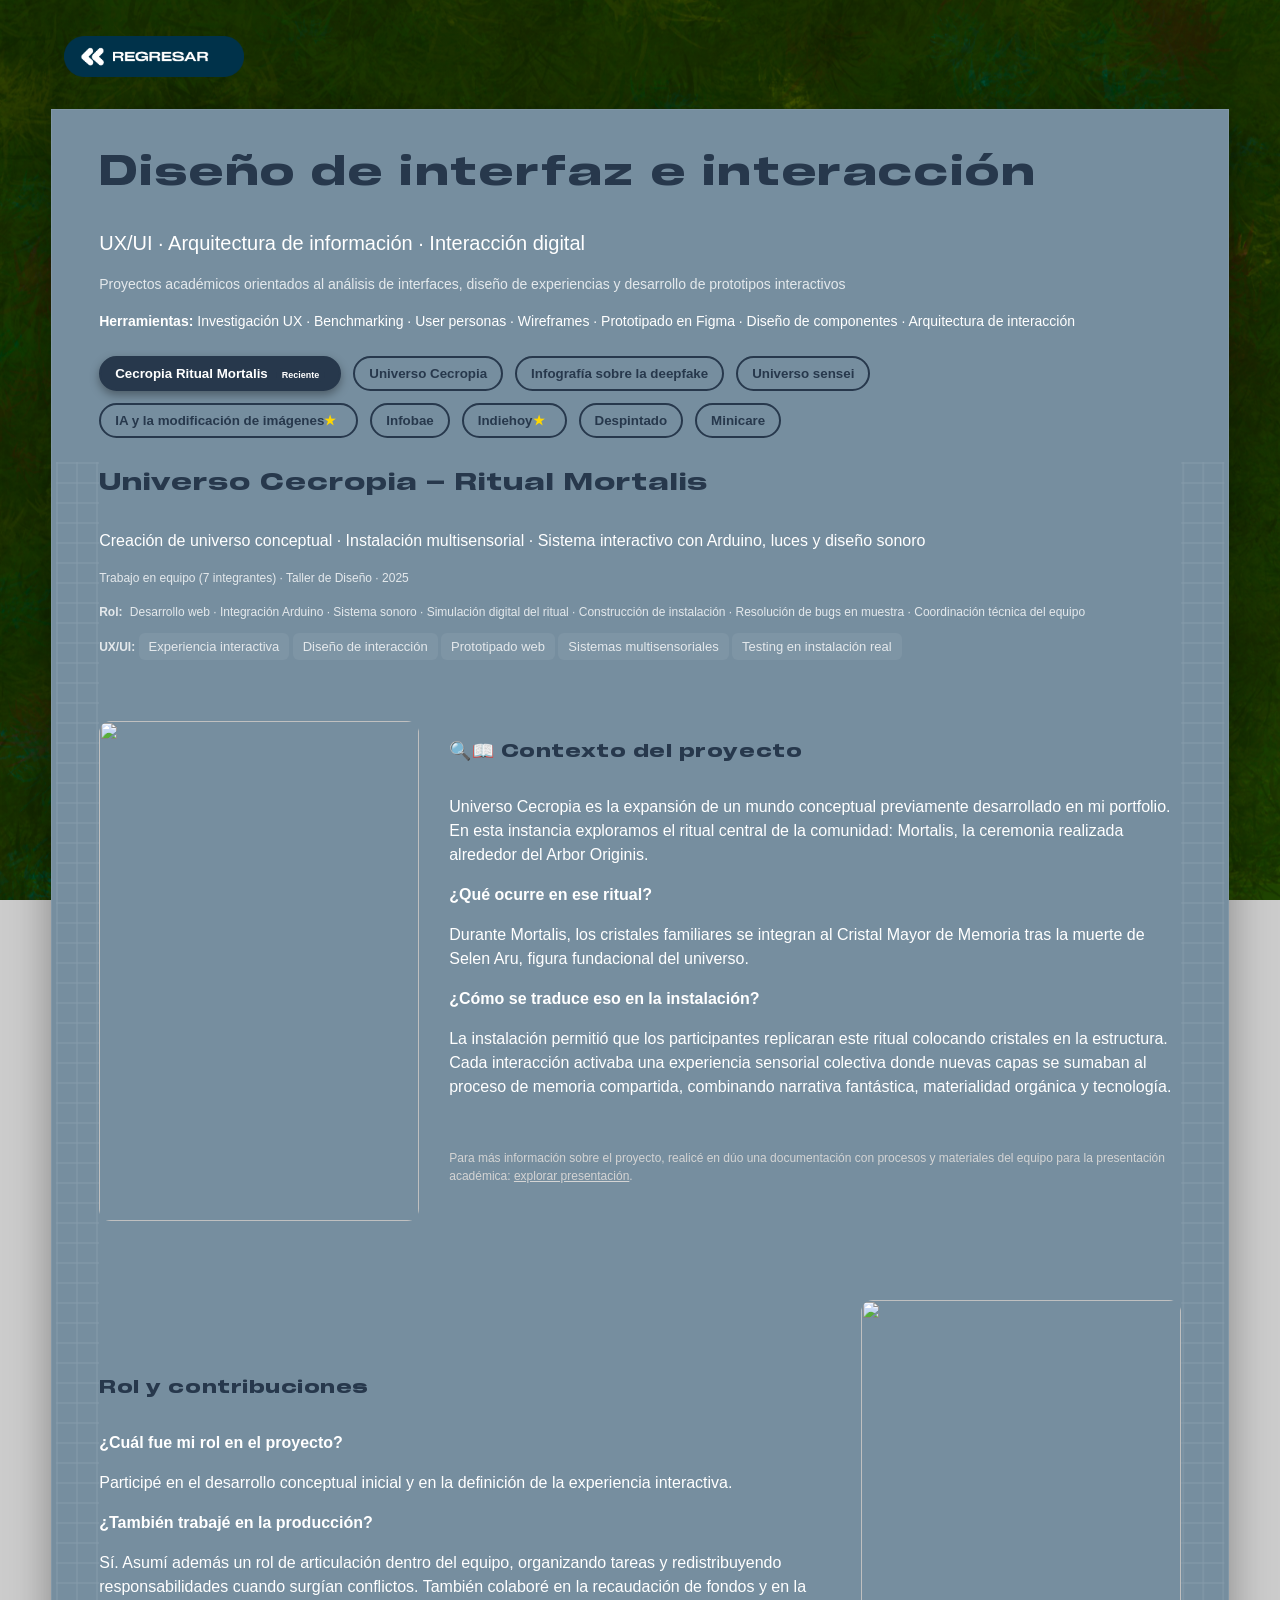
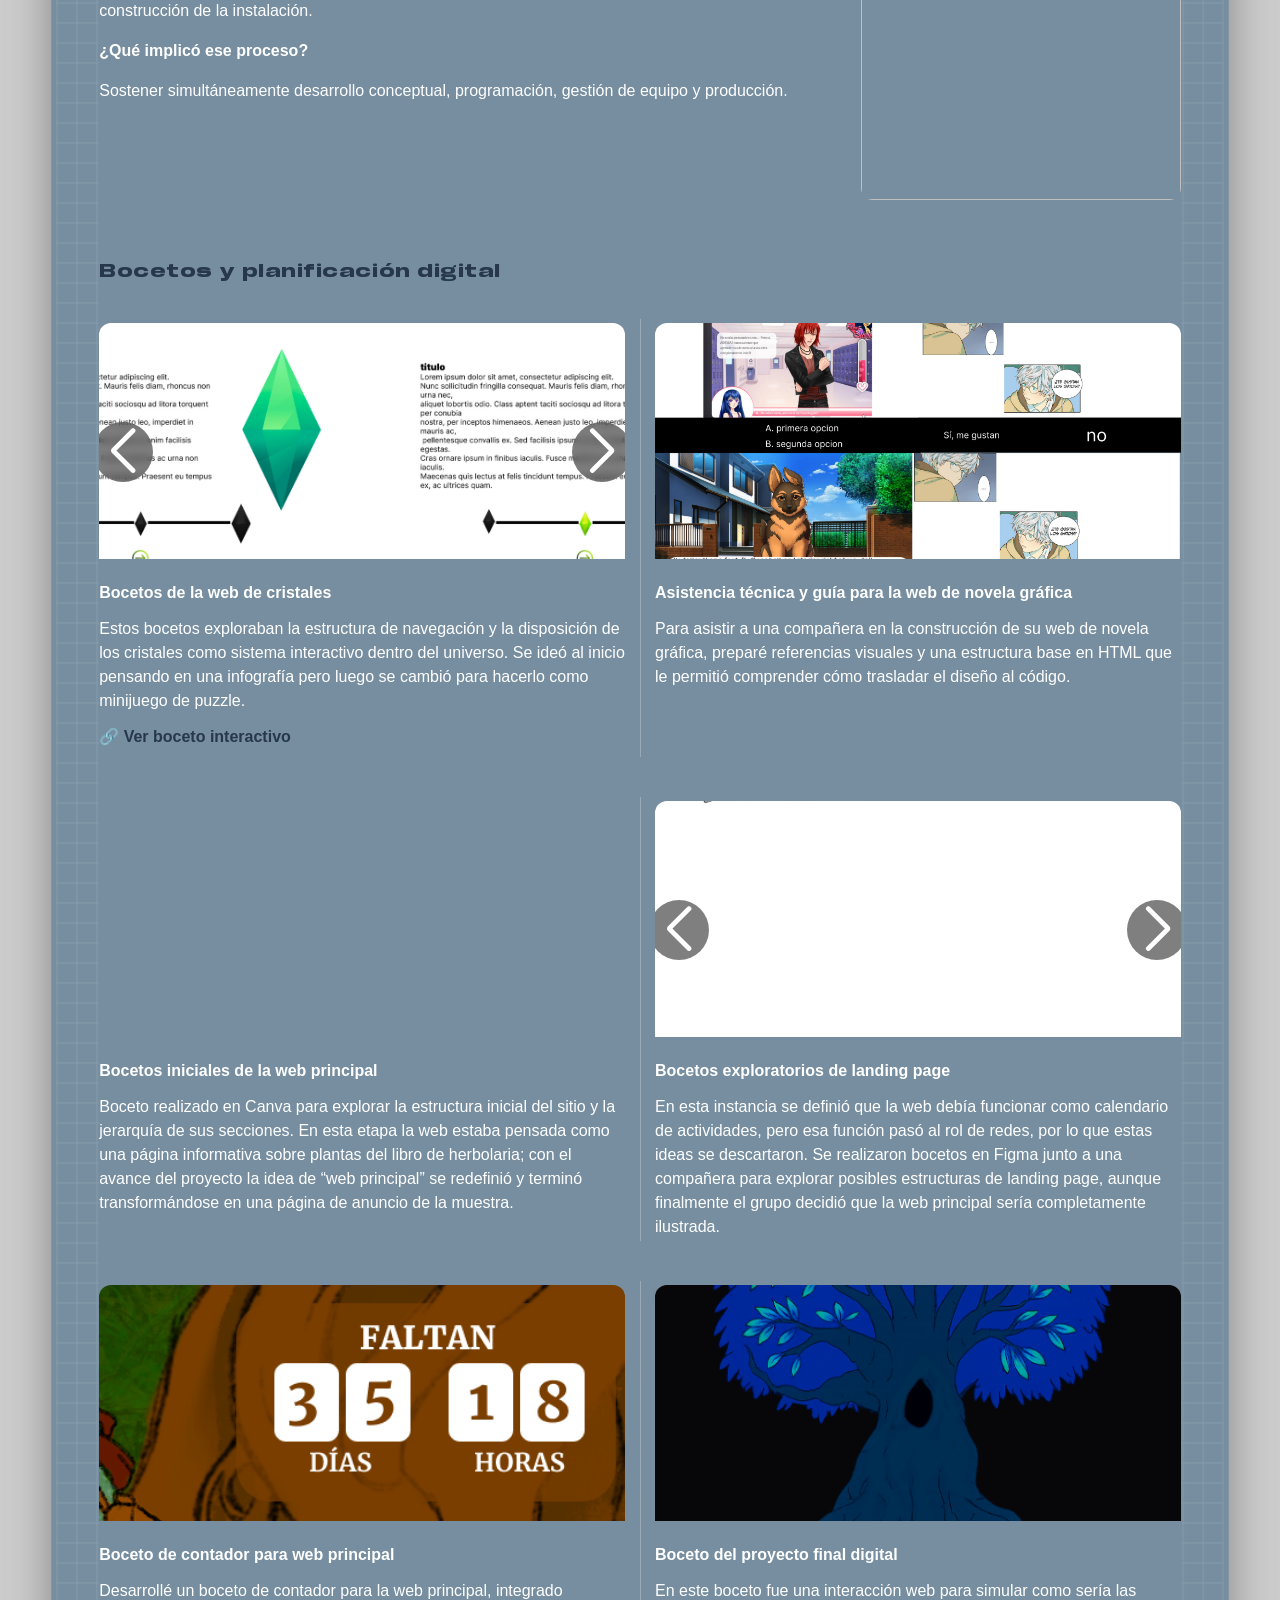
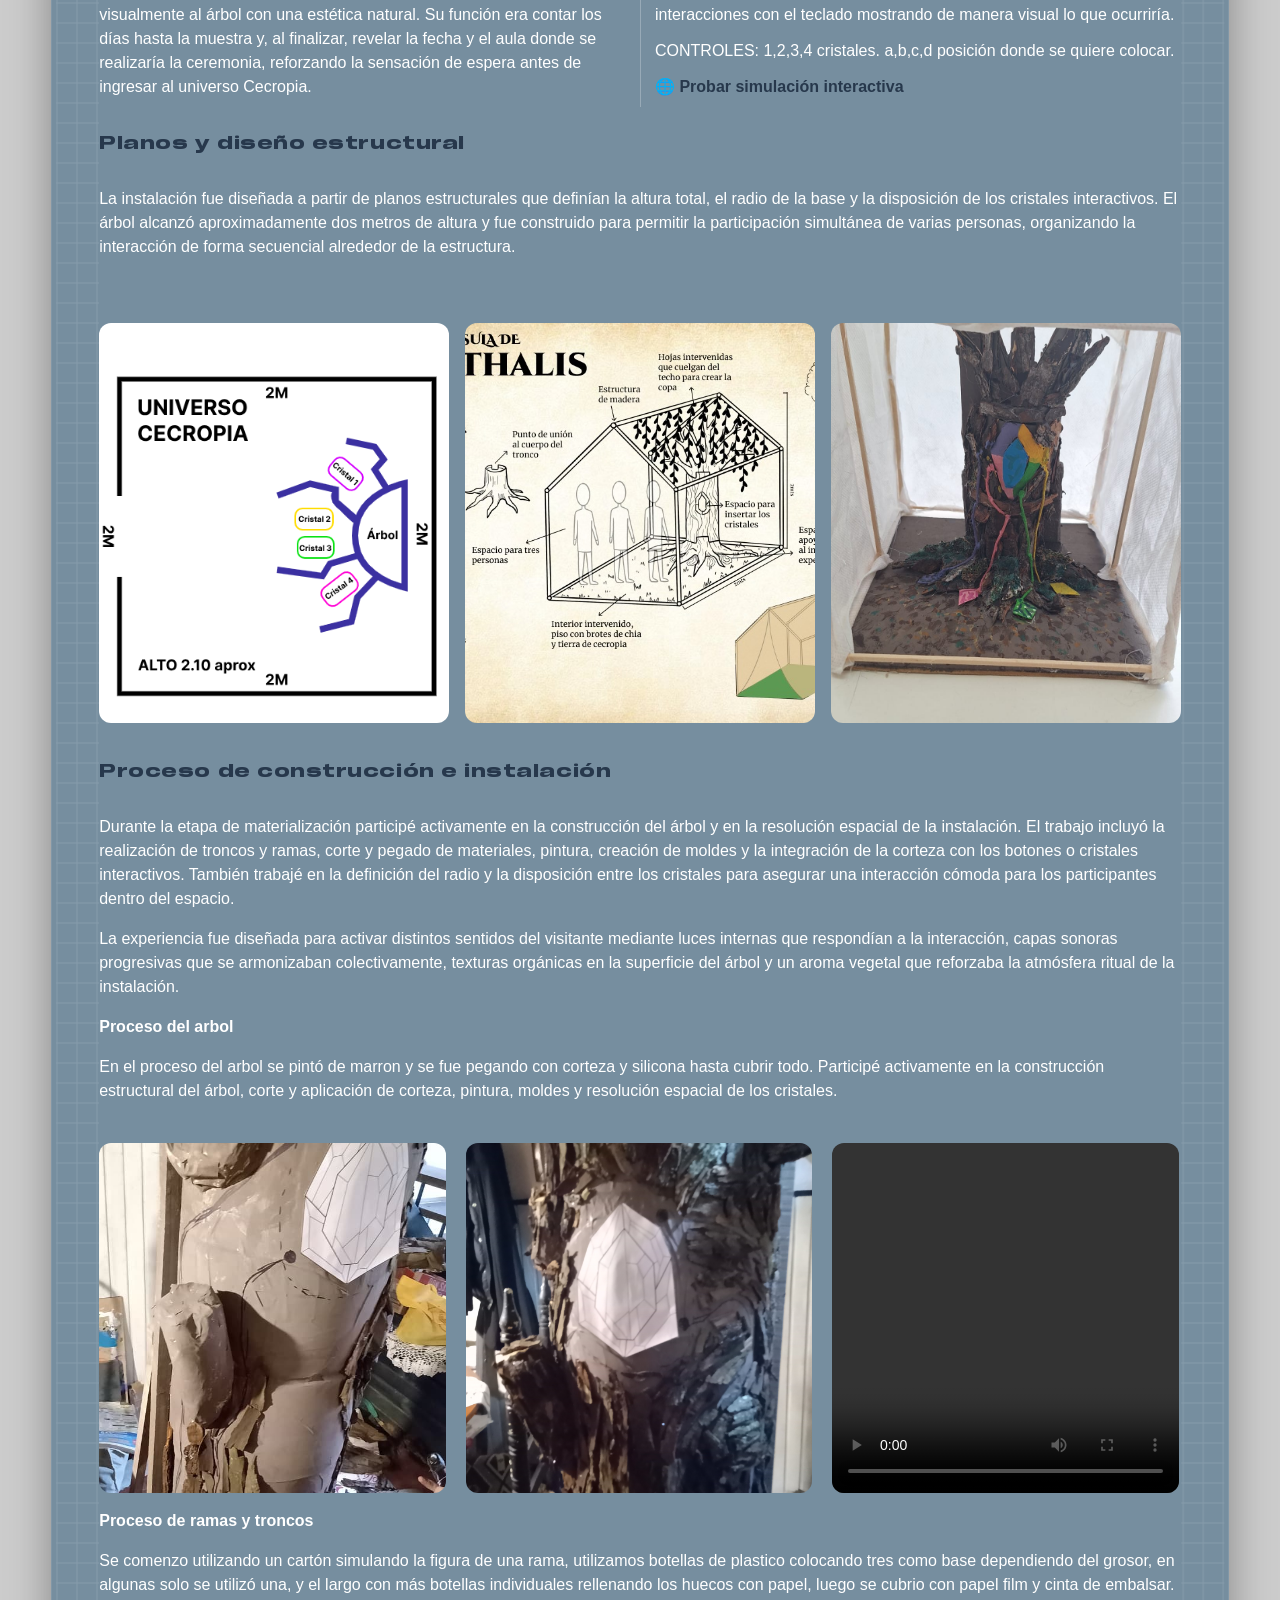
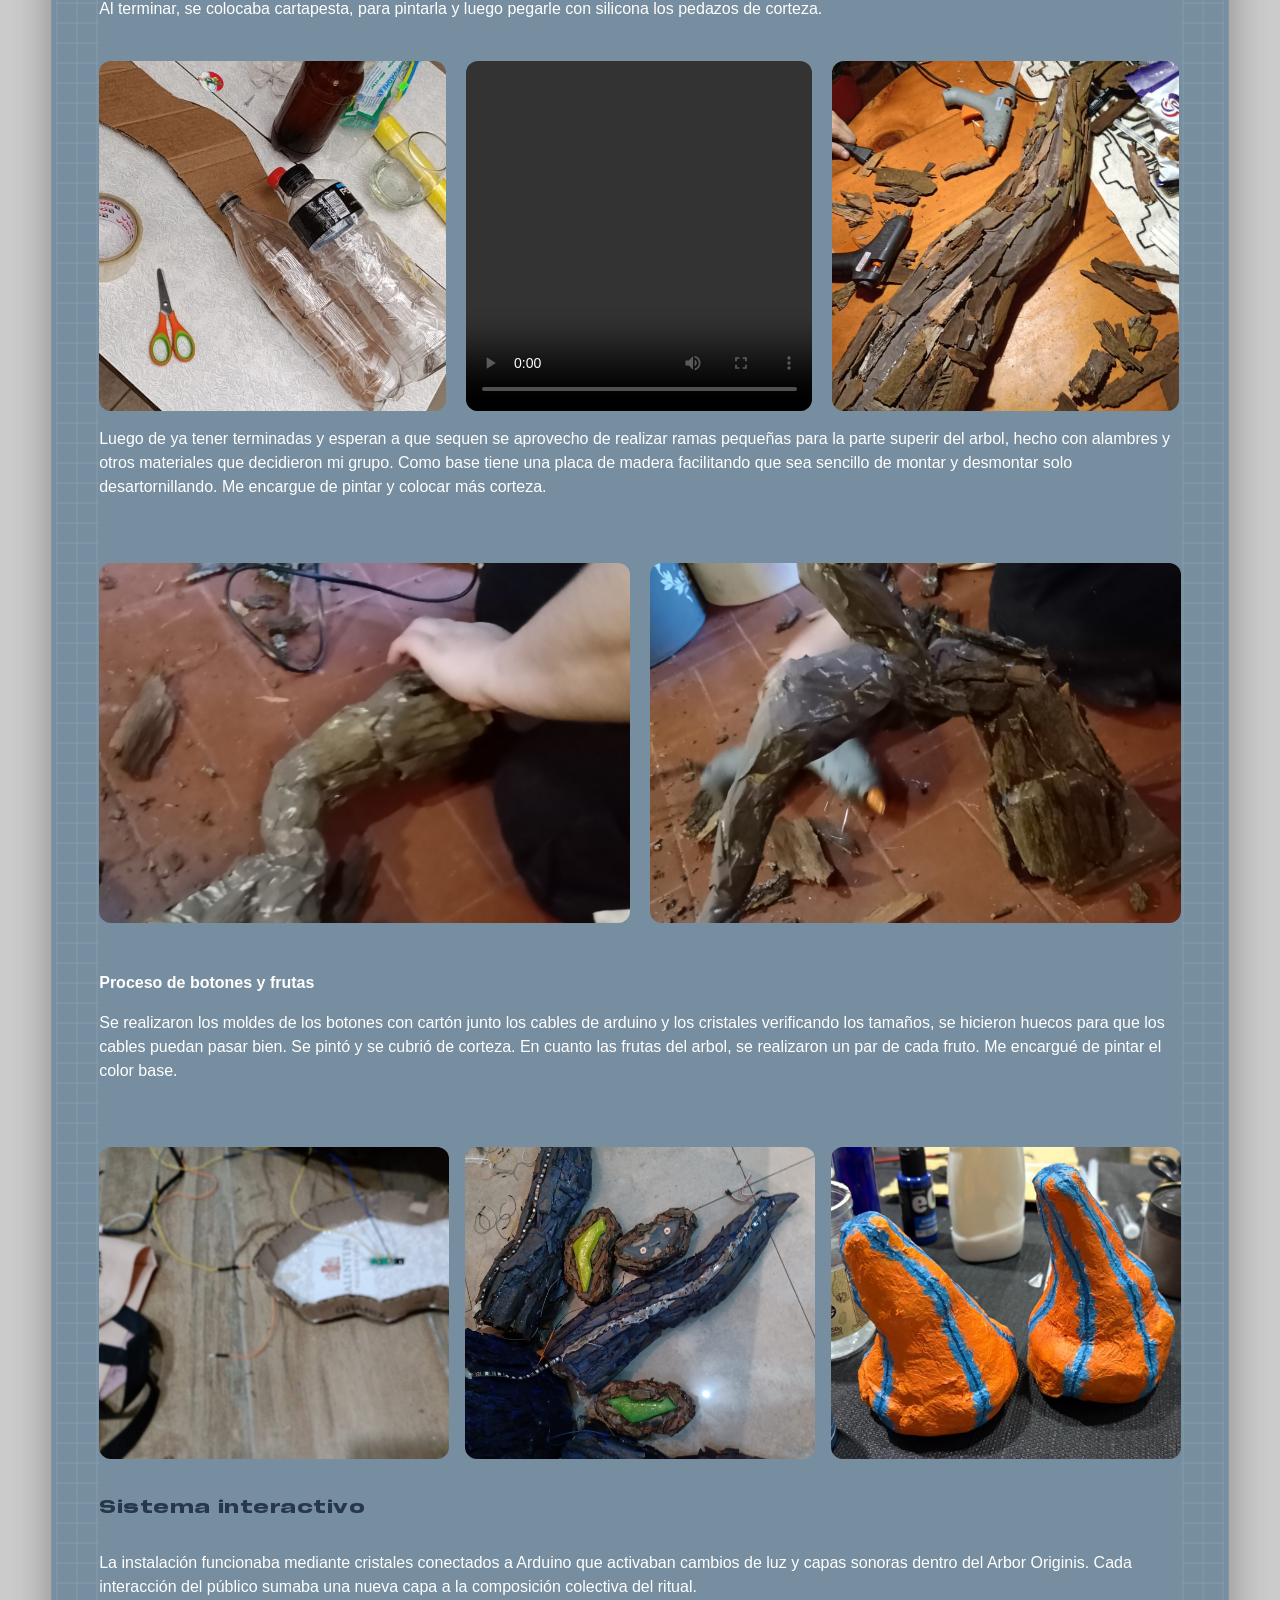
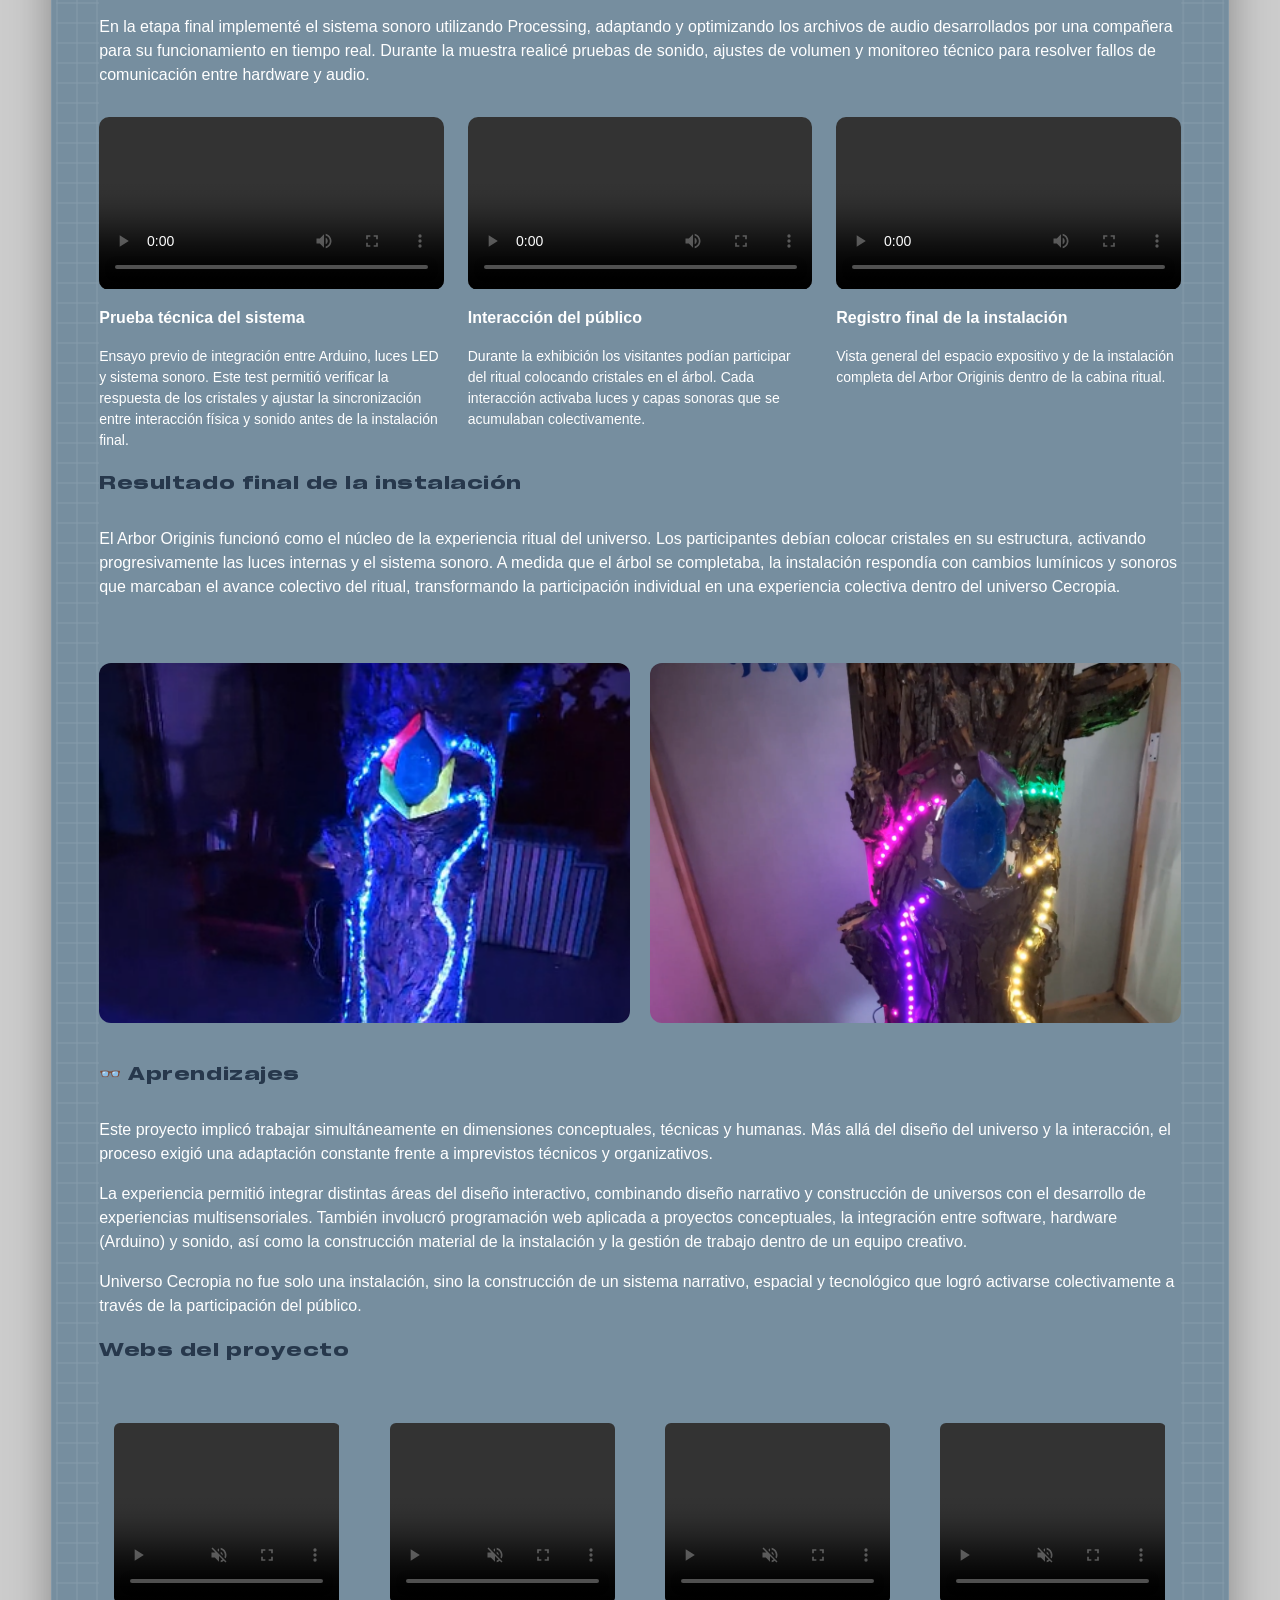
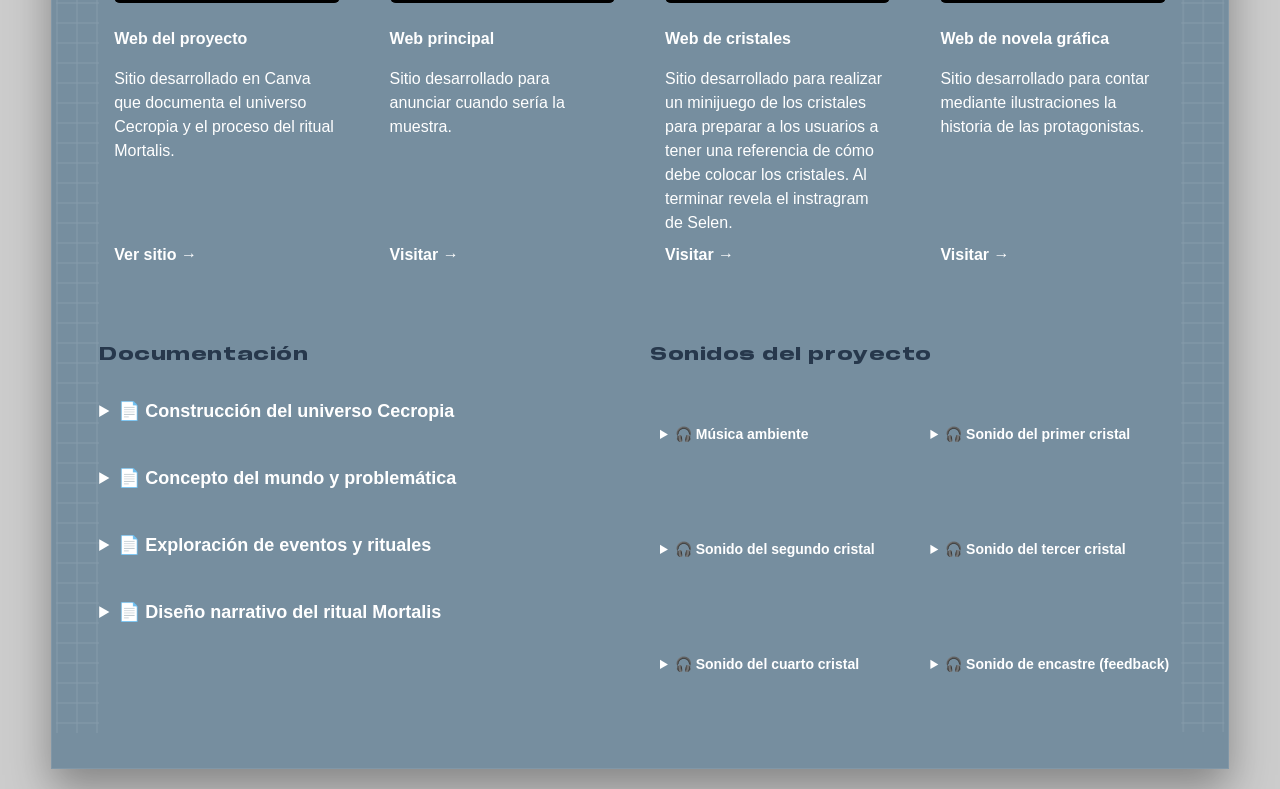
==== index.html @ 1b84fe7b "Add files via upload" ====
<!DOCTYPE html>
<html lang="es">

<head>
  <meta charset="UTF-8">
  <meta name="viewport" content="width=device-width, initial-scale=1.0">
  <title>Diseño de interfaz e interacción – Proyectos</title>
  <link rel="stylesheet" href="../css/interfaz-interaccion.css">
  <script type="module" src="https://unpkg.com/@google/model-viewer/dist/model-viewer.min.js"></script>
  <link rel="stylesheet" href="https://cdn.jsdelivr.net/npm/swiper@11/swiper-bundle.min.css" />

</head>

<body>


  <a class="back" id="regresar" href="https://ramirojuarezgiacomo.github.io/ux-ui-2026"
    aria-label="Volver al portfolio">
    <img class="back-icon" src="../img/regresar.png" alt="Volver al portfolio">
  </a>



  <main class="project-content">

    <div class="panel-stage">

      <div class="robot-container" id="robot">

        <!-- ROBOT INICIO -->
        <img src="../img/robot/robotsinmanitos.png" class="layer base">

        <!-- ANIMACIÓN SALUDO -->
        <img src="../img/robot/manitosaluda00.png" class="layer saludo" id="saludo">

        <img src="../img/robot/manitoabajo.png" class="hand-front" id="handFront">

        <!-- ESTADO CLICK (OCULTO) -->
        <img src="../img/robot/robotojosfelices.png" class="layer happy" id="robotHappy">

        <img src="../img/robot/manitosaluda00.png" class="layer handUp" id="handUp">

        <img src="../img/robot/manoarribaizq.png" class="layer handUpLeft" id="handUpLeft">

        <!-- CAJA TEXTO -->
        <div class="robot-message" id="robotMessage">
          ¿Seguís acá? Me agrada.
          Todavía quedan cosas por descubrir.
        </div>

      </div>

      <!-- HEADER -->
      <div class="content-panel">
        <header class="project-header">
          <h1>Diseño de interfaz e interacción</h1>
          <p class="subtitle">
            UX/UI · Arquitectura de información · Interacción digital
          </p>

          <p class="meta">
            Proyectos académicos orientados al análisis de interfaces,
            diseño de experiencias y desarrollo de prototipos interactivos
          </p>

          <p class="role">
            <strong>Herramientas:</strong> Investigación UX · Benchmarking ·
            User personas · Wireframes · Prototipado en Figma ·
            Diseño de componentes · Arquitectura de interacción
          </p>

          <!-- TABS -->
          <div class="tabs">
            <button class="tab-btn reciente active" onclick="openTab('tp0')">Cecropia Ritual Mortalis</button>
            <button class="tab-btn" onclick="openTab('tp1')">Universo Cecropia</button>

            <button class="tab-btn" onclick="openTab('tp2')">Infografía sobre la deepfake</button>
            <button class="tab-btn" onclick="openTab('tp3')">Universo sensei</button>

            <button class="tab-btn favorito" onclick="openTab('tp4')">IA y la modificación de imágenes</button>
            <button class="tab-btn" onclick="openTab('tp5')">Infobae</button>

            <button class="tab-btn favorito" onclick="openTab('tp6')">Indiehoy</button>
            <button class="tab-btn" onclick="openTab('tp7')">Despintado</button>
            <button class="tab-btn" onclick="openTab('tp8')">Minicare</button>
          </div>
        </header>

        <!-- TP0 mortalis -->
        <section id="tp0" class="tab-content">
          <div class="text-block">

            <div class="project-info">
              <h2>Universo Cecropia – Ritual Mortalis</h2>

              <p class="subtitle">
                Creación de universo conceptual · Instalación multisensorial ·
                Sistema interactivo con Arduino, luces y diseño sonoro
              </p>

              <p class="meta">
                Trabajo en equipo (7 integrantes) · Taller de Diseño · 2025
              </p>

              <p class="meta role-meta">
                <strong>Rol:</strong>
                Desarrollo web · Integración Arduino · Sistema sonoro ·
                Simulación digital del ritual · Construcción de instalación · Resolución de bugs en muestra ·
                Coordinación técnica del equipo
              </p>

              <p class="meta meta-ux">
                <strong>UX/UI:</strong>
                <i>Experiencia interactiva</i>
                <i>Diseño de interacción</i>
                <i>Prototipado web</i>
                <i>Sistemas multisensoriales</i>
                <i>Testing en instalación real</i>
              </p>
            </div>

            <div class="bloque-boceto">

              <img src="../img/mortalis/portada.png" class="media-boceto zoomable"
                style="height:500px; width:100%; max-height:none; max-width:none;">
              <div class="texto-intro">
                <h3>🔍📖 Contexto del proyecto</h3>
                <p>
                  Universo Cecropia es la expansión de un mundo conceptual previamente desarrollado en mi portfolio.
                  En esta instancia exploramos el ritual central de la comunidad: Mortalis, la ceremonia realizada
                  alrededor del Arbor Originis.</p>

                <p><b>¿Qué ocurre en ese ritual?</b></p>
                <p>Durante Mortalis, los cristales familiares se integran al Cristal Mayor de Memoria tras la muerte
                  de Selen Aru, figura fundacional del universo.</p>

                <p><b>¿Cómo se traduce eso en la instalación?</b></p>
                <p>La instalación permitió que los participantes replicaran este ritual colocando cristales en la
                  estructura. Cada interacción activaba una experiencia sensorial colectiva donde nuevas capas se
                  sumaban al proceso de memoria compartida, combinando narrativa fantástica, materialidad orgánica y
                  tecnología.
                </p>
                <br>
                <p style="font-size: 12px; color:#d4d4d4">
                  Para más información sobre el proyecto, realicé en dúo una documentación con procesos y materiales
                  del equipo para la presentación académica:
                  <a href="https://ramirojuarezgiacomo.my.canva.site/mortalis" target="_blank"
                    style="font-size: 12px; color:#d4d4d4">explorar
                    presentación</a>.
                </p>

              </div>

            </div>


            <div class="bloque-boceto">

              <div class="texto-intro">
                <h3>Rol y contribuciones</h3>
                <p><b>¿Cuál fue mi rol en el proyecto?</b></p>
                <p>
                  Participé en el desarrollo conceptual inicial y en la definición de la experiencia interactiva.
                </p>

                <p><b>¿También trabajé en la producción?</b></p>
                <p>
                  Sí. Asumí además un rol de articulación dentro del equipo, organizando tareas y redistribuyendo
                  responsabilidades cuando surgían conflictos. También colaboré en la recaudación de fondos y en la
                  construcción de la instalación.
                </p>

                <p><b>¿Qué implicó ese proceso?</b></p>
                <p>
                  Sostener simultáneamente desarrollo conceptual, programación, gestión de equipo y producción.
                </p>

              </div>

              <img src="../img/mortalis/portada2.png" class="media-boceto"
                style="height:500px; width:100%; max-height:none; max-width:none;">

            </div>




            <h3>Bocetos y planificación digital</h3>

            <div class="fila-cards">
              <!-- CARD 1 -->
              <div class="card-boceto">
                <div class="media-container mortalis-fix">

                  <!-- CARRUSEL -->
                  <div class="swiper mortalis-slider slider-cristal">
                    <div class="swiper-wrapper">

                      <div class="swiper-slide mortalis-slide">
                        <img src="../img/mortalis/bocetowebcristal.png">
                      </div>

                      <div class="swiper-slide mortalis-slide">
                        <img src="../img/mortalis/bocetowebcristal2.png">
                      </div>
                    </div>

                    <!-- botones -->
                    <div class="swiper-button-next"></div>
                    <div class="swiper-button-prev"></div>

                    <!-- puntitos -->
                    <div class="swiper-pagination"></div>
                  </div>
                </div>

                <p><b>Bocetos de la web de cristales</b></p>

                <p>
                  Estos bocetos exploraban la estructura de navegación y la disposición
                  de los cristales como sistema interactivo dentro del universo. Se ideó al inicio pensando
                  en una infografía pero luego se cambió para hacerlo como minijuego de puzzle.
                </p>

                <a href="https://www.figma.com/proto/vuSgsww1yGUpCg5CNgpOXr/taller-3-soportes-webs?node-id=1-2&t=F3peU6ZIBk1Xq5R4-1&scaling=min-zoom&content-scaling=fixed&page-id=0%3A1"
                  target="_blank" class="figma-link">
                  🔗 Ver boceto interactivo
                </a>

              </div>


              <!-- CARD 2 -->
              <div class="card-boceto">
                <div class="media-container">
                  <img src="../img/mortalis/referencias.png" alt="Referencias visuales" class="media-boceto">
                </div>
                <p><b>Asistencia técnica y guía para la web de novela gráfica</b></p>
                <p>
                  Para asistir a una compañera en la construcción de su web de novela gráfica,
                  preparé referencias visuales y una estructura base en HTML que le permitió
                  comprender cómo trasladar el diseño al código.
                </p>
              </div>
            </div>

            <div class="fila-cards">
              <!-- CARD 3 -->
              <div class="card-boceto">
                <div class="media-container">
                  <iframe src="../docs/projects/mortalis/bocetowebprincipal.pdf" class="media-boceto">
                  </iframe>
                </div>
                <p><b>Bocetos iniciales de la web principal</b></p>
                <p>
                  Boceto realizado en Canva para explorar la estructura inicial del sitio y
                  la jerarquía de sus secciones. En esta etapa la web estaba pensada como una
                  página informativa sobre plantas del libro de herbolaria; con el avance del
                  proyecto la idea de “web principal” se redefinió y terminó transformándose
                  en una página de anuncio de la muestra.
                </p>
              </div>


              <div class="card-boceto">
                <!-- CARD 4 -->
                <div class="media-container">
                  <!-- CARRUSEL -->
                  <div class="swiper mortalis-slider slider-landing">
                    <div class="swiper-wrapper">

                      <div class="swiper-slide mortalis-slide">
                        <img src="../img/mortalis/bocetoweb00.jpeg">
                      </div>

                      <div class="swiper-slide mortalis-slide">
                        <img src="../img/mortalis/bocetoweb01.jpeg">
                      </div>

                      <div class="swiper-slide mortalis-slide">
                        <img src="../img/mortalis/bocetoweb02.jpeg">
                      </div>

                      <div class="swiper-slide mortalis-slide">
                        <img src="../img/mortalis/bocetoweb03.jpeg">
                      </div>


                      <div class="swiper-slide mortalis-slide">
                        <img src="../img/mortalis/bocetoweb04.jpeg">
                      </div>


                    </div>

                    <div class="swiper-button-next"></div>
                    <div class="swiper-button-prev"></div>
                    <div class="swiper-pagination"></div>
                  </div>

                </div>

                <p><b>Bocetos exploratorios de landing page</b></p>

                <p>
                  En esta instancia se definió que la web debía funcionar como calendario de actividades, pero esa
                  función pasó al rol de redes, por lo que estas ideas se descartaron. Se realizaron bocetos en Figma
                  junto a una compañera para explorar posibles estructuras de landing page, aunque finalmente el grupo
                  decidió que la web principal sería completamente ilustrada.
                </p>


              </div>
            </div>

            <div class="fila-cards">
              <!-- CARD 5 -->

              <div class="card-boceto">

                <div class="media-container">
                  <img src="../img/mortalis/bocetocontador.png" alt="Propuesta contador" class="media-boceto">
                </div>
                <p><b>Boceto de contador para web principal</b></p>
                <p>
                  Desarrollé un boceto de contador para la web principal, integrado visualmente al árbol con una
                  estética natural. Su función era contar los días hasta la muestra y, al finalizar, revelar la fecha
                  y el aula donde se realizaría la ceremonia, reforzando la sensación de espera antes de ingresar al
                  universo Cecropia.
                </p>
              </div>

              <div class="card-boceto">
                <div class="media-container">
                  <img src="../img/mortalis/demoprograma.PNG" alt="Propuesta contador" class="media-boceto">
                </div>
                <p><b>Boceto del proyecto final digital</b></p>
                <p>En este boceto fue una interacción web para simular como sería las interacciones con el teclado
                  mostrando
                  de manera visual lo que ocurriría.
                </p>

                <p>CONTROLES: 1,2,3,4 cristales. a,b,c,d posición donde se quiere colocar.</p>

                <a href="https://teisun01.github.io/versiones-anteriores/web20/index.html" target="_blank"
                  class="figma-link">
                  🌐 Probar simulación interactiva
                </a>

              </div>

            </div>


            <h3>Planos y diseño estructural</h3>
            <p>
              La instalación fue diseñada a partir de planos estructurales que definían la
              altura total, el radio de la base y la disposición de los cristales interactivos.
              El árbol alcanzó aproximadamente dos metros de altura y fue construido para
              permitir la participación simultánea de varias personas, organizando la
              interacción de forma secuencial alrededor de la estructura.
            </p>
            <div style="display: flex; gap: 16px; margin-top: 40px; flex-wrap: wrap;">

              <img src="../img/mortalis/plano-planta.PNG" alt="Plano en planta"
                style="flex: 1; min-width: 250px; max-height: 400px; object-fit: cover;">

              <img src="../img/mortalis/plano-explicativo.jpeg" alt="Plano explicativo"
                style="flex: 1; min-width: 250px; max-height: 400px; object-fit: cover;">

              <img src="../img/mortalis/maqueta.jpeg" alt="Maqueta pequeña"
                style="flex: 1; min-width: 250px; max-height: 400px; object-fit: cover;">

            </div>

            <h3>Proceso de construcción e instalación</h3>
            <p>
              Durante la etapa de materialización participé activamente en la construcción del árbol y en la
              resolución
              espacial de la instalación. El trabajo incluyó la realización de troncos y ramas, corte y pegado de
              materiales, pintura, creación de moldes y la integración de la corteza con los botones o cristales
              interactivos. También trabajé en la definición del radio y la disposición entre los cristales para
              asegurar una interacción cómoda para los participantes dentro del espacio. </p>
            <p> La experiencia fue diseñada
              para activar distintos sentidos del visitante mediante luces internas que respondían a la interacción,
              capas sonoras progresivas que se armonizaban colectivamente, texturas orgánicas en la superficie del
              árbol
              y un aroma vegetal que reforzaba la atmósfera ritual de la instalación.
            </p>

            <p><b>Proceso del arbol</b></p>

            <p>En el proceso del arbol se pintó de marron y se fue pegando con corteza y silicona hasta cubrir todo.
              Participé activamente en la construcción estructural del árbol, corte y aplicación de
              corteza, pintura, moldes y resolución espacial de los cristales.
            </p>

            <div class="media-row">

              <img src="../img/mortalis/proceso/arbol/01.jpg" alt="Construcción de tronco" class="media-proceso">

              <img src="../img/mortalis/proceso/arbol/03.jpg" alt="Construcción de tronco" class="media-proceso">


              <video controls class="media-proceso">
                <source src="../img/mortalis/proceso/arbol/02.mp4" type="video/mp4">
              </video>


            </div>

            <p><b>Proceso de ramas y troncos</b></p>

            <p> Se comenzo utilizando un cartón simulando la figura de una rama, utilizamos botellas de plastico
              colocando tres como base dependiendo del grosor, en algunas solo se utilizó una, y el largo con más
              botellas individuales rellenando los huecos con papel, luego se cubrio con papel film y cinta de
              embalsar.
              Al terminar, se colocaba cartapesta, para pintarla y luego pegarle con silicona los pedazos de corteza.
            </p>


            <div class="media-row">

              <img src="../img/mortalis/proceso/troncos/00.jpg" class="media-proceso">

              <video controls class="media-proceso">
                <source src="../img/mortalis/proceso/troncos/01.mp4" type="video/mp4">
              </video>

              <img src="../img/mortalis/proceso/troncos/02.jpg" class="media-proceso">

            </div>

            <p>Luego de ya tener terminadas y esperan a que sequen se aprovecho de realizar ramas pequeñas para la
              parte
              superir del arbol, hecho con alambres y otros materiales que decidieron mi grupo.
              Como base tiene una placa de madera facilitando que sea sencillo de montar y desmontar solo
              desartornillando. Me encargue de pintar y colocar más corteza.</p>

            <div style="display: flex; gap: 20px; margin-top: 40px; flex-wrap: wrap;">

              <img src="../img/mortalis/proceso/ramasarriba/00.jpg" alt="Trabajo en ramas" alt="Instalación completa"
                style="flex: 1 1 calc(50% - 10px); max-width: calc(50% - 10px); height: auto; object-fit: cover; border-radius: 12px;">

              <img src="../img/mortalis/proceso/ramasarriba/01.jpg" alt="Trabajo en ramas"
                alt="Detalle del cristal central"
                style="flex: 1 1 calc(50% - 10px); max-width: calc(50% - 10px); height: auto; object-fit: cover; border-radius: 12px;">

            </div>



            <p><b>Proceso de botones y frutas</b></p>

            <p>Se realizaron los moldes de los botones con cartón junto los cables de arduino y los cristales
              verificando los tamaños, se hicieron huecos para que los cables puedan pasar bien. Se pintó y se cubrió
              de
              corteza. En cuanto las frutas del arbol, se realizaron un par de cada fruto. Me encargué de pintar el
              color base. </p>


            <div style="display: flex; gap: 16px; margin-top: 40px; flex-wrap: wrap;">

              <img src="../img/mortalis/proceso/botones/00.jpg" alt="Trabajo en ramas"
                style="flex: 1; min-width: 250px; max-height: 400px; object-fit: cover;">

              <img src="../img/mortalis/proceso/botones/01.jpg" alt="Trabajo en ramas"
                style="flex: 1; min-width: 250px; max-height: 400px; object-fit: cover;">

              <img src="../img/mortalis/proceso/fruta.jpg" alt="Trabajo en ramas"
                style="flex: 1; min-width: 250px; max-height: 400px; object-fit: cover;">

            </div>
            <h3>Sistema interactivo</h3>

            <p>
              La instalación funcionaba mediante cristales conectados a Arduino que activaban cambios de luz y capas
              sonoras dentro del Arbor Originis. Cada interacción del público sumaba una nueva capa a la composición
              colectiva del ritual.
            </p>

            <p>
              En la etapa final implementé el sistema sonoro utilizando Processing, adaptando y optimizando los
              archivos de audio desarrollados por una compañera para su funcionamiento en tiempo real. Durante la
              muestra realicé pruebas de sonido, ajustes de volumen y monitoreo técnico para resolver fallos de
              comunicación entre hardware y audio.
            </p>

            <!-- VIDEOS -->
            <div style="display:flex; gap:24px; margin-top:30px; flex-wrap:wrap;">
              <div style="flex:1; min-width:260px;">
                <video controls style="width:100%; max-height:250px; border-radius:10px; object-fit:cover;">
                  <source src="../videos/mortalis/pruebatecnica.mp4" type="video/mp4">
                </video>

                <p style="margin-top:10px;"><b>Prueba técnica del sistema</b></p>

                <p style="font-size:14px;">
                  Ensayo previo de integración entre Arduino, luces LED y sistema sonoro.
                  Este test permitió verificar la respuesta de los cristales y ajustar la
                  sincronización entre interacción física y sonido antes de la instalación final.
                </p>

              </div>


              <div style="flex:1; min-width:260px;">

                <video controls style="width:100%; max-height:250px; border-radius:10px; object-fit:cover;">
                  <source src="../videos/mortalis/publico.mp4" type="video/mp4">
                </video>

                <p style="margin-top:10px;"><b>Interacción del público</b></p>

                <p style="font-size:14px;">
                  Durante la exhibición los visitantes podían participar del ritual
                  colocando cristales en el árbol. Cada interacción activaba luces y
                  capas sonoras que se acumulaban colectivamente.
                </p>

              </div>


              <div style="flex:1; min-width:260px;">

                <video controls style="width:100%; max-height:250px; border-radius:10px; object-fit:cover;">
                  <source src="../videos/mortalis/finmuestra.mp4" type="video/mp4">
                </video>

                <p style="margin-top:10px;"><b>Registro final de la instalación</b></p>

                <p style="font-size:14px;">
                  Vista general del espacio expositivo y de la instalación completa
                  del Arbor Originis dentro de la cabina ritual.
                </p>

              </div>

            </div>

            <h3>Resultado final de la instalación</h3>
            <p>
              El Arbor Originis funcionó como el núcleo de la experiencia ritual del universo. Los participantes
              debían
              colocar cristales en su estructura, activando progresivamente las luces internas y el sistema sonoro. A
              medida que el árbol se completaba, la instalación respondía con cambios lumínicos y sonoros que marcaban
              el avance colectivo del ritual, transformando la participación individual en una experiencia colectiva
              dentro del universo Cecropia.
            </p>

            <div style="display: flex; gap: 20px; margin-top: 40px; flex-wrap: wrap;">

              <img src="../img/mortalis/arbolcompleto.png" alt="Instalación completa"
                style="flex: 1 1 calc(50% - 10px); max-width: calc(50% - 10px); height: auto; object-fit: cover; border-radius: 12px;">

              <img src="../img/mortalis/arbolcristal.png" alt="Detalle del cristal central"
                style="flex: 1 1 calc(50% - 10px); max-width: calc(50% - 10px); height: auto; object-fit: cover; border-radius: 12px;">

            </div>

            <h3>👓 Aprendizajes</h3>

            <p>
              Este proyecto implicó trabajar simultáneamente en dimensiones conceptuales, técnicas
              y humanas. Más allá del diseño del universo y la interacción, el proceso exigió una
              adaptación constante frente a imprevistos técnicos y organizativos.
            </p>

            <p>
              La experiencia permitió integrar distintas áreas del diseño interactivo, combinando
              diseño narrativo y construcción de universos con el desarrollo de experiencias
              multisensoriales. También involucró programación web aplicada a proyectos conceptuales,
              la integración entre software, hardware (Arduino) y sonido, así como la construcción
              material de la instalación y la gestión de trabajo dentro de un equipo creativo.
            </p>

            <p>
              Universo Cecropia no fue solo una instalación, sino la construcción de un sistema
              narrativo, espacial y tecnológico que logró activarse colectivamente a través de
              la participación del público.
            </p>

            <h3>Webs del proyecto</h3>

            <!-- WEBS -->
            <div class="web-grid">
              <div class="web-card">
                <video autoplay muted loop controls>
                  <source src="../img/mortalis/mortaliswebcanva.mp4" type="video/mp4">
                </video>
                <p><b>Web del proyecto</b></p>
                <p>
                  Sitio desarrollado en Canva que documenta el universo Cecropia
                  y el proceso del ritual Mortalis.
                </p>

                <a href="https://ramirojuarezgiacomo.my.canva.site/mortalis" target="_blank">
                  Ver sitio →
                </a>
              </div>

              <div class="web-card">
                <video autoplay muted loop controls>
                  <source src="../videos/mortalis/webprincipal.mp4" type="video/mp4">
                </video>
                <p><b>Web principal</b></p>

                <p>
                  Sitio desarrollado para anunciar cuando sería la muestra.
                </p>

                <a href="https://mortalisfda.github.io/0/">
                  Visitar →
                </a>
              </div>


              <div class="web-card">
                <video autoplay muted loop controls>
                  <source src="../videos/mortalis/webcristales.mp4" type="video/mp4">
                </video>
                <p> <b>Web de cristales</b></p>
                <p>
                  Sitio desarrollado para realizar un minijuego de los cristales para preparar a los usuarios
                  a tener una referencia de cómo debe colocar los cristales. Al terminar revela el instragram
                  de Selen.
                </p>
                <a href="https://mortalisfda.github.io/1/">
                  Visitar →
                </a>
              </div>


              <div class="web-card">
                <video autoplay muted loop controls>
                  <source src="../videos/mortalis/webnovela.mp4" type="video/mp4">
                </video>
                <p> <b>Web de novela gráfica</b></p>
                <p>
                  Sitio desarrollado para contar mediante ilustraciones la historia de las protagonistas.
                </p>

                <a href="https://mortalisfda.github.io/2/">
                  Visitar →
                </a>
              </div>

            </div>



            <!-- PDFS -->
            <div class="media-row media-row-2">
              <div class="media-item">
                <h3>Documentación</h3>
                <div class="pdfs">
                  <details>
                    <summary>📄 Construcción del universo Cecropia</summary>
                    <p class="pdf-subtitle">
                      Documento inicial donde se desarrolla el universo ficticio de Cecropia.
                      Se exploran las reglas del mundo, su relación con la naturaleza y el
                      sistema de salud basado en plantas medicinales.
                    </p> <a href="../docs/projects/mortalis/construccion-universo.pdf" target="_blank">
                      Abrir PDF →
                    </a>
                    <iframe src="../docs/projects/mortalis/construccion-universo.pdf"></iframe>

                  </details>

                  <details>
                    <summary>📄 Concepto del mundo y problemática</summary>
                    <p class="pdf-subtitle">Investigación conceptual que plantea el origen del universo: una sociedad
                      que,
                      tras depender
                      excesivamente de la inteligencia artificial, vuelve a la medicina natural y al trabajo comunitario
                      para recuperar su salud y sus vínculos sociales.</p>
                    <a href="../docs/projects/mortalis/concepto-problematica.pdf" target="_blank">
                      Abrir PDF →
                    </a>
                    <iframe src="../docs/projects/mortalis/concepto-problematica.pdf"></iframe>
                  </details>

                  <details>
                    <summary>📄 Exploración de eventos y rituales</summary>
                    <p class="pdf-subtitle">
                      Documento de ideación donde se exploran distintos eventos dentro del universo Cecropia, como
                      rutinas diarias, cosechas y ceremonias comunitarias. Estas escenas ayudan a construir la cultura y
                      las prácticas de la sociedad. </p>
                    <a href="../docs/projects/mortalis/ideas-ritual.pdf" target="_blank">
                      Abrir PDF →
                    </a>
                    <iframe src="../docs/projects/mortalis/ideas-ritual.pdf"></iframe>
                  </details>

                  <details>
                    <summary>📄 Diseño narrativo del ritual Mortalis</summary>
                    <p class="pdf-subtitle">
                      Desarrollo del ritual central del proyecto. Se describe la ceremonia en honor a Selen Aru, los
                      vínculos entre los participantes y los elementos simbólicos que construyen la experiencia
                      multisensorial alrededor del Gran Árbol.</p>
                    <a href="../docs/projects/mortalis/narracion-ritual.pdf" target="_blank">
                      Abrir PDF →
                    </a>
                    <iframe src="../docs/projects/mortalis/narracion-ritual.pdf"></iframe>
                  </details>
                </div>
              </div>


              <!-- SONIDOS -->
              <div class="media-item">

                <h3>Sonidos del proyecto</h3>

                <div class="audio-grid">

                  <details>
                    <summary>🎧 Música ambiente</summary>
                    <audio controls preload="none">
                      <source src="../audio/mortalis/ambiente.wav" type="audio/wav">
                    </audio>
                    <a href="../audio/mortalis/ambiente.wav" target="_blank">
                      Abrir en una ventana →
                    </a>
                  </details>

                  <details>
                    <summary>🎧 Sonido del primer cristal</summary>
                    <audio controls preload="none">
                      <source src="../audio/mortalis/cristal1bis.wav" type="audio/wav">
                    </audio>
                    <a href="../audio/mortalis/cristal1bis.wav" target="_blank">
                      Abrir en una ventana →
                    </a>
                  </details>

                  <details>
                    <summary>🎧 Sonido del segundo cristal</summary>
                    <audio controls preload="none">
                      <source src="../audio/mortalis/cristal2bis.wav" type="audio/wav">
                    </audio>
                    <a href="../audio/mortalis/cristal2bis.wav" target="_blank">
                      Abrir en una ventana →
                    </a>
                  </details>

                  <details>
                    <summary>🎧 Sonido del tercer cristal</summary>
                    <audio controls preload="none">
                      <source src="../audio/mortalis/cristal3bis.wav" type="audio/wav">
                    </audio>
                    <a href="../audio/mortalis/cristal3bis.wav" target="_blank">
                      Abrir en una ventana →
                    </a>
                  </details>

                  <details>
                    <summary>🎧 Sonido del cuarto cristal</summary>
                    <audio controls preload="none">
                      <source src="../audio/mortalis/cristal4bis.wav" type="audio/wav">
                    </audio>
                    <a href="../audio/mortalis/cristal4bis.wav" target="_blank">
                      Abrir en una ventana →
                    </a>
                  </details>

                  <details>
                    <summary>🎧 Sonido de encastre (feedback)</summary>
                    <audio controls preload="none">
                      <source src="../audio/mortalis/sonido1inicio.wav" type="audio/wav">
                    </audio>
                    <a href="../audio/mortalis/sonido1inicio.wav" target="_blank">
                      Abrir en una ventana →
                    </a>
                  </details>

                </div>

              </div>

            </div>



          </div>
        </section>

        <!-- TP1 cecropia -->
        <section id="tp1" class="tab-content">
          <div class="text-block">
            <div class="project-info">
              <h2>Universo Cecropia</h2>

              <p class="subtitle">
                Creación de universo conceptual · Instalación multisensorial ·
                Dispositivo interactivo con Arduino
              </p>

              <p class="meta">
                Trabajo en equipo (7 integrantes) · Taller de Diseño · 2025
              </p>

              <p class="meta role-meta">
                <strong>Rol:</strong> Desarrollo de materialidad · Investigación conceptual ·
                Apoyo en programación y experiencia interactiva · Búsqueda de identidad
                arquitectónica y sensorial · Aporte estratégico en construcción del universo
              </p>

              <p class="meta meta-ux">
                <strong>UX/UI:</strong>
                <i>Diseño de interacción física</i>
                <i>Experiencia multisensorial</i>
                <i>Mapeo de flujo de usuario</i>
                <i>Prototipado de experiencia</i>
                <i>Observación de usuarios en instalación real</i>
              </p>
            </div>

            <div class="bloque-boceto-cecropia">
              <img src="../img/cecropia/generalmuestra.jpg" class="media-boceto-cecropia">

              <div class="texto-intro">
                <h3>🔍📖 Sobre el proyecto</h3>

                <p>
                  Cecropia es un universo futurista que nace a partir de una crisis sanitaria y social: la dependencia
                  excesiva de la tecnología y la pérdida de conexión con la naturaleza.
                  <br>
                  En este mundo, la medicina tradicional deja de ser efectiva debido a la resistencia bacteriana,
                  lo que obliga a la humanidad a volver a las plantas, al cultivo propio y a una forma de vida más
                  consciente y orgánica.
                  <br>
                  El proyecto comenzó como una construcción conceptual, pero evolucionó hasta convertirse en una
                  instalación interactiva multisensorial presentada en una muestra.
                </p>

              </div>

            </div>


            <h3>Construcción del universo</h3>
            <p>El universo fue desarrollado a partir de categorías sensoriales: vista, tacto, olfato, gusto y oído.
              También trabajamos arquitectura, indumentaria, clima y naturaleza como un sistema integral.</p>

            <div style="display: flex; gap: 20px; margin-top: 40px; flex-wrap: wrap;">

              <img src="../img/cecropia/feed.jpeg"
                style="flex: 1; min-width: 250px; max-height: 300px; object-fit: cover;">

              <img src="../img/cecropia/moodboardfisico.png"
                style="flex: 1; min-width: 250px; max-height: 300px; object-fit: cover;">

              <img src="../img/cecropia/moodboard.png"
                style="flex: 1; min-width: 250px; max-height: 300px; object-fit: cover;">

            </div>

            <p>
              <b> En la exploración sensorial</b> las categorías sensoriales fueron desarrolladas visual y
              materialmente,
              explorando texturas, colores, aromas y estímulos físicos que luego
              formaron parte de la instalación final.
              La estética se aleja del futurismo tecnológico tradicional y propone un futuro orgánico. Se trabajaron
              formas curvas, materiales naturales y una arquitectura inspirada en que la naturaleza forma parte central
              de la vida cotidiana.
              <br>
              La intención fue construir un mundo coherente, donde cada elemento —desde la textura de la ropa hasta el
              clima— respondiera a la misma lógica narrativa.
            </p>

            <h3>Ideación del dispositivo interactivo</h3>

            <p>
              El proyecto se materializó en un dispositivo interactivo programado con Arduino.
              El sistema utilizaba sensores para detectar la interacción del usuario y activar
              distintos estímulos dentro de la experiencia.

              La actividad estaba pensada para realizarse en parejas: una persona introducía la
              mano dentro del terrario sin poder ver el interior, mientras la otra observaba a
              través de un orificio lateral y debía guiarla.

              Dentro del terrario había frutos que debían colocarse sobre puntos de luz. Cuando
              todos los puntos eran cubiertos correctamente, el sistema activaba un estímulo
              final liberando un aroma dentro del dispositivo.
            </p>

            <p>
              Durante el desarrollo también se realizaron distintos esquemas y diagramas para
              definir la interacción del usuario, la lógica del sistema y la estructura física
              del dispositivo. Estos materiales sirvieron como guía para planificar el
              funcionamiento del artefacto y su construcción.
            </p>


            <div class="media-row">

              <div class="media-item">
                <img src="../img/cecropia/interaccion-usuario.jpg" style="width:100%; height:220px; object-fit:cover;">
                <p><b>Interacción del usuario</b></p>
                <p>
                  La persona introduce su mano en el terrario sin ver el interior mientras otra observa y la guía.
                  También muestra la altura del pedestal en relación al cuerpo del usuario.
                </p>
              </div>

              <div class="media-item">
                <img src="../img/cecropia/flowchat.jpg" style="width:100%; height:220px; object-fit:cover;">
                <p><b>Flujo de interacción</b></p>
                <p>
                  Diagrama que representa el recorrido que el usuario debe realizar
                  y la secuencia de activación de los estímulos dentro del sistema.
                </p>
              </div>

              <div class="media-item">
                <img src="../img/cecropia/plano.jpg" style="width:100%; height:220px; object-fit:cover;">
                <p><b>Plano del dispositivo</b></p>
                <p>
                  Plano con las medidas generales del artefacto y la organización
                  de sus partes para la construcción física.
                </p>
              </div>

              <div class="media-item">
                <img src="../img/cecropia/disp00.png" style="width:100%; height:220px; object-fit:cover;">
                <p><b>Esquema técnico</b></p>
                <p>
                  Diagrama que señala los sensores y componentes electrónicos
                  utilizados dentro del dispositivo interactivo.
                </p>
              </div>


            </div>

            <h3>Modelado 3D del dispositivo</h3>

            <p>
              Para visualizar mejor cómo sería el dispositivo antes de su construcción,
              realicé un modelo 3D preliminar que nos permitió discutir proporciones,
              disposición de elementos y posibles recorridos de interacción.
              El modelo no formaba parte obligatoria del proyecto, sino que lo desarrollé
              como una herramienta de exploración para compartir con el equipo y tener
              una referencia visual más clara del artefacto.
            </p>

            <div class="media-row media-row-3">

              <div class="media-item">

                <video controls style="width:100%; height:260px; object-fit:cover;">
                  <source src="../videos/cecropia/modeloblender.mp4" type="video/mp4">
                </video>

                <p><b>Exploración del dispositivo en 3D</b></p>

                <p>
                  Modelo realizado por mí en Blender para visualizar la estructura del
                  dispositivo, la cúpula y la distribución general de los elementos antes
                  de comenzar la construcción física.
                </p>

              </div>

              <div class="media-item">

                <model-viewer src="../videos/cecropia/cecropia.gltf" camera-controls auto-rotate
                  style="width:100%; height:260px;">
                </model-viewer>

                <p><b>Modelo interactivo</b></p>

                <p>
                  Versión interactiva del modelo 3D que permite explorar el dispositivo
                  desde distintos ángulos para entender su forma y organización espacial.
                </p>

              </div>


              <div class="media-item">

                <video controls style="width:100%; height:260px; object-fit:cover;">
                  <source src="../videos/cecropia/modelo3d.mp4" type="video/mp4">
                </video>

                <p><b>Visualización del dispositivo completo</b></p>

                <p>
                  Representación final del proyecto generada a partir de imágenes mediante
                  una herramienta web de reconstrucción 3D. Este modelo permitió mostrar
                  una versión aproximada del resultado final con colores y composición
                  general del dispositivo.
                </p>

              </div>



            </div>

            <h3>Desarrollo de materialidad</h3>

            <p>Mi rol principal fue el desarrollo de la materialidad del universo, enfocándome en traducir el concepto
              en decisiones físicas concretas.
              <br>
              Trabajé sobre cómo debía sentirse y verse este mundo en términos reales: qué materiales usar, cómo
              resolver las uniones, cómo sostener los elementos y cómo lograr que lo orgánico no perdiera estabilidad
              estructural.
            </p>


            <div class="media-row">

              <div class="media-item">

                <img src="../img/cecropia/cupulayeso.jpg"
                  style="width:100%; height:220px; object-fit:cover; margin-bottom:0;">

                <p><b>Construcción de la cúpula</b></p>

                <p>Para la estructura principal realizamos una cúpula utilizando yeso como material base, tomando una
                  forma circular plástica como molde. Luego la pintamos en tonos marrones para simular arcilla,
                  reforzando la identidad orgánica del universo.

                  Participé activamente en la construcción y acabado de esta pieza, buscando que la textura y el color
                  transmitieran una sensación natural y artesanal.
                </p>

              </div>

              <div class="media-item">


                <img src="../img/cecropia/tapamusgo.jpg"
                  style="width:100%; height:220px; object-fit:cover; margin-bottom:0;">

                <p><b>Sistema para flores y vegetación</b></p>

                <p>Hubo complicaciones al colocar las flores, ya que era difícil unir plástico con yeso. Por eso propuse
                  usar tapas de botellas como base, fijadas con tornillos.
                  El sistema funcionó, así que cubrimos las tapas con musgo artificial hecho con esponjas cortadas y
                  pintadas en tonos verdes y violetas.
                  Esta solución combinó funcionalidad y estética, resolviendo un problema técnico sin perder coherencia
                  visual con el proyecto.</p>

              </div>

              <div class="media-item">

                <img src="../img/cecropia/tornilloluces.jpg"
                  style="width:100%; height:220px; object-fit:cover; margin-bottom:0;">

                <p><b>Iluminación interior</b></p>

                <p>También me ocupé de pensar la iluminación interna de la cúpula.

                  Propuse sujetar las tiras de luces mediante un sistema de tornillo central que permitiera enrollarlas
                  en múltiples vueltas dentro de la estructura, asegurando una distribución uniforme de la luz.

                  La intención era que el interior quedara bien iluminado sin que la fuente de luz fuera invasiva o
                  visible desde el exterior.
                </p>
              </div>


              <div class="media-item">
                <img src="../img/cecropia/flores.jpg"
                  style="width:100%; height:220px; object-fit:cover; margin-bottom:0;">

                <p><b>Sistema práctico de encastre</b></p>

                <p>La cúpula contiene musgo, tapas, flores y la pintura terminada. Diseñé el sistema para que las flores
                  conservaran la rosca de la tapa, permitiendo encastrarlas simplemente girándolas en la base. Esto
                  facilitaba desmontarlas sin dañar el yeso y permitía transportar la estructura con menor riesgo de
                  rotura. La solución fue pensada desde lo práctico y la durabilidad.</p>

              </div>
            </div>


            <div class="media-row">

              <div class="media-item">

                <video controls style="width:100%; height:260px; object-fit:cover; margin-bottom:0;">
                  <source src="../img/cecropia/pilasluces.mp4" type="video/mp4">
                </video>

                <p><b>Iluminación exterior y detalles</b></p>

                <p>
                  Incorporé luces LED a pilas en el exterior, fijadas manualmente con cinta, para reforzar el
                  carácter orgánico y generar un efecto decorativo por debajo de las flores.
                  Aunque era un detalle pequeño, ayudó a darle más profundidad visual y presencia en la muestra.
                </p>

              </div>

              <div class="media-item">

                <video controls style="width:100%; height:260px; object-fit:cover; margin-bottom:0;">
                  <source src="../img/cecropia/olfato.mp4" type="video/mp4">
                </video>

                <p><b>Olfato y gusto</b></p>

                <p>
                  Realice pruebas de aroma mezclando elementos como romero, menta y alcohol hasta que el aroma de
                  naranja con alcohol
                  fue elegida ya que combinaba lo dulce y lo natural.
                  En el gusto se hizo una tierra comestible de colores. A partir de
                  esa base propuse incorporar golosinas (Bulldogs y Jelly Beans) para que el público pudiera
                  interactuar.
                </p>

              </div>


              <div class="media-item">

                <video controls style="width:100%; height:260px; object-fit:cover; margin-bottom:0;">
                  <source src="../img/cecropia/hojas.mp4" type="video/mp4">
                </video>
                <p><b>Lianas de hojas</b></p>

                <p>
                  Recorté pequeños fragmentos de papel que luego pinté en tonos verdes y oscuros, creando unas lianas
                  buscando
                  equilibrar la composición ya que visualmente el conjunto estaba quedando demasiado marrón intentando
                  darle
                  más vegetación.
                  Finalmente no se utilizaron por decisión de los profesores, ya que el material se percibía
                  claramente como papel.
                </p>

              </div>

              <div class="media-item">

                <img src="../img/cecropia/agujeros.jpg"
                  style="width:100%; height:260px; object-fit:cover; margin-bottom:0;">

                <p><b>Sistema de piso y sensores</b></p>

                <p>
                  En prototipo se realizó un piso sin perforaciones y pequeño, lo que no funcionó. El equipo construyó
                  finalmente la versión con agujeros, como había planteado en el inicio.

                  Los sensores de luz del Arduino necesitaban que ingresara luz desde el suelo para activarse. Para
                  evitar que los frutos se caigan, propuse una lámina de acetato como soporte.
                </p>

              </div>
            </div>



            <h3>👓 Reflexión y aprendizaje</h3>
            <div class="media-row">
              <div class="media-item">
                <img src="/img/cecropia/muestra03.jpg" style="height:250px; object-fit:cover;">
              </div>

              <div class="media-item">
                <p> <b>Trabajo colaborativo</b><br>
                  Fue una experiencia importante de trabajo en equipo, donde fue necesario adaptarse a cambios y asumir
                  responsabilidades en áreas distintas a las previstas. Aunque mi rol principal estaba vinculado al
                  desarrollo de la materialidad, también participé en otras áreas del proyecto.
                </p>
              </div>

              <div class="media-item">
                <img src="/img/cecropia/muestra00.jpg" style="height:250px; object-fit:cover;">
              </div>

              <div class="media-item">
                <p>
                  <b>Construcción del universo Cecropia</b><br>
                  A nivel personal, el proyecto me permitió experimentar cómo un concepto narrativo puede traducirse en
                  decisiones materiales, técnicas y sensoriales. Uno de los aspectos que más me interesó fue el proceso
                  de construir un universo coherente.
                </p>
              </div>

            </div>
            <div class="media-row">

              <div class="media-item">
                <img src="/img/cecropia/muestra01.JPG" style="height:250px; object-fit:cover;">
              </div>

              <div class="media-item">
                <p>
                  <b>Interacción entre participantes</b><br>
                  Durante la muestra fue muy interesante observar cómo las personas interactuaban con el dispositivo. La
                  experiencia estaba pensada para realizarse en parejas, y era gratificante ver sus reacciones y
                  emociones, especialmente en quien introducía la mano sin poder ver.
                </p>
              </div>

              <div class="media-item">
                <img src="/img/cecropia/muestra02.jpg" style="height:250px; object-fit:cover;">
              </div>

              <div class="media-item">
                <p>
                  <b>Prototipado y aprendizaje</b><br>
                  El proceso de construcción y prototipado fue clave para comprender cómo las ideas se transforman en
                  experiencias concretas y cómo cada etapa del diseño contribuye a una experiencia significativa.
                </p>
              </div>

            </div>


            <h3>Documentación completa</h3>

            <p class="docs-intro">
              A continuación se incluyen algunos documentos utilizados durante el desarrollo
              del proyecto, que muestran el proceso de investigación, construcción del
              universo y diseño del dispositivo interactivo.
            </p>

            <div class="media-row media-row-2">

              <div class="media-item">
                <div class="pdfs">
                  <details>


                    <summary>📄 Exploración inicial del universo</summary>

                    <p class="pdf-subtitle">
                      Documento de ideación donde se exploran distintos escenarios posibles
                      para el futuro de la humanidad. A partir de estas hipótesis se comienza
                      a construir el punto de partida conceptual del universo Cecropia y su
                      relación con la naturaleza, la tecnología y la medicina.
                    </p>

                    <a href="../docs/projects/cecropia/ideasuniverso.pdf" target="_blank">
                      Abrir PDF →
                    </a>
                    <br>
                    <iframe src="../docs/projects/cecropia/ideasuniverso.pdf"></iframe>
                  </details>


                  <details>
                    <summary>📄 Ficha del universo Cecropia</summary>

                    <p class="pdf-subtitle">
                      Documento de análisis donde se definen las bases del universo ficticio:
                      contexto histórico, geolocalización, mensaje conceptual y características
                      del entorno. Se describen aspectos como el ambiente, la alimentación,
                      la arquitectura y el vínculo entre humanos, naturaleza y tecnología.
                    </p>

                    <a href="../docs/projects/cecropia/ficha.pdf" target="_blank">
                      Abrir PDF →
                    </a>
                    <br>
                    <iframe src="../docs/projects/cecropia/ficha.pdf"></iframe>
                  </details>


                  <details>
                    <summary>📄 Propuesta conceptual del universo Cecropia</summary>

                    <p class="pdf-subtitle">
                      Desarrollo conceptual del universo donde se profundiza en la experiencia
                      multisensorial del entorno. El documento explora cómo el tacto, el olor,
                      el sonido y el gusto forman parte de la vida cotidiana dentro de este
                      mundo basado en plantas medicinales y conexión con la naturaleza.
                    </p>

                    <a href="../docs/projects/cecropia/cecropiapropuesta.pdf" target="_blank">
                      Abrir PDF →
                    </a>
                    <br>
                    <iframe src="../docs/projects/cecropia/cecropiapropuesta.pdf"></iframe>
                  </details>
                </div>
              </div>

              <div class="media-item">
                <div class="pdfs">
                  <details>
                    <summary>📄 Diseño del dispositivo multisensorial</summary>

                    <p class="pdf-subtitle">
                      Documento técnico que explica el diseño del dispositivo interactivo
                      desarrollado para representar el universo Cecropia. Incluye el uso de
                      sensores, iluminación, aromas y programación con Arduino para generar
                      una experiencia multisensorial vinculada al cultivo de plantas.
                    </p>

                    <a href="../docs/projects/cecropia/dispositivo.pdf" target="_blank">
                      Abrir PDF →
                    </a>
                    <br>
                    <iframe src="../docs/projects/cecropia/dispositivo.pdf"></iframe>
                  </details>


                  <details>
                    <summary>📄 Presentación final del proyecto Cecropia</summary>

                    <p class="pdf-subtitle">
                      Documento de entrega final del trabajo práctico donde se sintetiza el
                      universo Cecropia y su desarrollo conceptual. Incluye descripciones del
                      entorno, arquitectura, clima, indumentaria, experiencias sensoriales y
                      registros del proceso del proyecto.
                    </p>

                    <a href="../docs/projects/cecropia/final.pdf" target="_blank">
                      Abrir PDF →
                    </a>
                    <br>
                    <iframe src="../docs/projects/cecropia/final.pdf"></iframe>
                  </details>
                </div>
              </div>
            </div>


          </div>
        </section>

        <!-- TP2 deepfake -->
        <section id="tp2" class="tab-content">
          <div class="text-block">
            <div class="project-info">
              <h2>Cinépolis</h2>

              <p class="subtitle">
                Instalación interactiva · Infografía lúdica · Trivias sobre Deepfake
              </p>

              <p class="meta">
                Trabajo en equipo · Taller de Diseño para la Web · 2024
              </p>

              <p class="meta role-meta">
                <strong>Mi rol:</strong> Diseño UX/UI · Sistema de componentes ·
                Diseño de interacción y feedback · Organización visual y grillas ·
                Coordinación del diseño del proyecto · Testing de experiencia ·
                Resolución técnica en contexto real
              </p>

              <p class="meta meta-ux">
                <strong>UX/UI:</strong>
                <i>Arquitectura de información</i>
                <i>Diseño de interacción</i>
                <i>Sistema de componentes</i>
                <i>Prototipado en Figma</i>
                <i>Feedback y estados de interfaz</i>
                <i>Testing en instalación real</i>
              </p>
            </div>

            <div class="media-row media-row-3">

              <div class="media-item">
                <div class="icon-block">
                  <span class="icon">🎬</span>
                  <h3>Contexto y objetivo</h3>
                  <p>Instalación interactiva tipo cabina de cine que informa y genera reflexión sobre Deepfake en el
                    cine.
                  </p>
                </div>
              </div>

              <div class="media-item">
                <div class="icon-block">
                  <span class="icon">🎮</span>
                  <h3>Concepto de experiencia</h3>
                  <p>Menú interactivo no lineal. El usuario aprende mediante actividades como trivias y juegos
                    interactivos.</p>
                </div>
              </div>

              <div class="media-item">
                <div class="icon-block">
                  <span class="icon">🧩</span>
                  <h3>Núcleos interactivos</h3>
                  <p> Cinco núcleos sobre diferentes aspectos del Deepfake. Los usuarios exploran libremente con botones
                    numéricos.</p>
                </div>
              </div>

            </div>

            <h3>Componentes</h3>
            <p>
              Se diseñaron distintos componentes interactivos para guiar el recorrido
              del usuario dentro de la experiencia. Entre ellos se incluyen trivias,
              preguntas de verdadero o falso, carruseles informativos y selección
              visual de imágenes (deepfake vs originales). Cada componente busca
              reforzar el aprendizaje mediante la interacción y mantener una
              navegación dinámica dentro de los distintos núcleos de contenido.
            </p>
            <div class="media-row media-row-3">
              <div class="media-item">
                <img src="../img/deepfake/componentes/componente00.png" alt="Componentes interactivos">
                <p>Trivias donde el usuario debe adivinar con información ya dada anteriormente. Se evalua al usuario si
                  ha entendido el contenido informativo. </p>
              </div>
              <div class="media-item">
                <img src="../img/deepfake/componentes/componente01.png" alt="Componentes interactivos">
                <p>Figuras famosas con datos despegable en el lateral, se agrandan a medida que avanzas, permite que el
                  usuario se ubique, los inactivos se vuelven a su estado inicial.</p>
              </div>
              <div class="media-item">
                <img src="../img/deepfake/componentes/componente02.png" alt="Componentes interactivos">
                <p>Pregunta con respuesta interactiva para evaluar al usuario o desafiar si ha entendido el contenido
                  informativo del núcleo.</p>
              </div>
              <div class="media-item">
                <img src="../img/deepfake/componentes/componente03.png" alt="Componentes interactivos">
                <p>Recurso de carrusel para moverse mediante los botones mientras se muestra información arriba del
                  carrusel por cada tema elegido.</p>
              </div>
              <div class="media-item">
                <img src="../img/deepfake/componentes/componente04.png" alt="Componentes interactivos">
                <p>Pequeño cartel en el inicio de cada nucleo donde da un mini instrutivo de los controles.</p>
              </div>
              <div class="media-item">
                <img src="../img/deepfake/componentes/componente05.png" alt="Componentes interactivos">
                <p>Orden de información en una claqueta, gif de muestra y una ruleta interactiva con animaciones donde
                  va girando con distintos temas moviendo con los botones a la izquierda o derecha.</p>
              </div>
            </div>


            <h3>Feedback</h3>

            <p>
              Las interacciones incorporan distintos tipos de feedback visual para
              confirmar las acciones del usuario y reforzar la comprensión del
              contenido. Se utilizan indicadores de correcto o incorrecto,
              mensajes visuales, cambios de estado y animaciones que guían el
              avance dentro de cada núcleo y comunican cuándo una actividad fue
              completada.
            </p>
            <div class="media-row media-row-3">
              <div class="media-item">
                <img src="../img/deepfake/feedback/feedback00.png" alt="Feedback visual">
                <p>Feedback de correcto o incorrecto, permitiendo saber al usuario si se ha equivocado o acertado. Con
                  iconografia visual y colores distintivos.</p>
              </div>

              <div class="media-item">
                <img src="../img/deepfake/feedback/feedback01.png" alt="Feedback visual">
                <p>Feedback de ilustración con mensaje de felicidades o contención permitiendo que el usuario se informe
                  si ha acertado o equivocado.</p>
              </div>

              <div class="media-item">
                <img src="../img/deepfake/feedback/feedback02.png" alt="Feedback visual">
                <p>Secuencia animada de flechas que inicia inactiva. El usuario no puede avanzar hasta completar el
                  núcleo. Una vez finalizado, la flecha se activa con mayor opacidad y una animación indicando que ya
                  puede continuar.</p>
              </div>
            </div>

            <div class="media-row media-row-2">
              <div class="media-item">
                <img src="../img/deepfake/feedback/feedback03.png" alt="Feedback visual">
                <p>Diseño con enfoque visual del cine con butacas, pensado en utilizar porcentajes, pregunta y
                  adivinanza.</p>
              </div>

              <div class="media-item">
                <img src="../img/deepfake/feedback/feedback04.png" alt="Feedback visual">
                <p>Pregunta para que el usuario de su opinión y se le otorgue un porcentaje e información de demás
                  usuarios que han votado.</p>
              </div>
            </div>



            <div class="bloque-boceto-deepfake">

              <video class="media-boceto-deepfake video" controls>
                <source src="../videos/deepfake/preparacion.mp4" type="video/mp4">
              </video>

              <div class="texto-intro">

                <h3 style="margin-bottom: 0; margin-top: 0;">🛠️ Resolución de problemas</h3>
                <p> Durante la muestra, los sensores (teclas de la computadora) eran demasiado sensibles y
                  provocaban múltiples activaciones al presionarlos. Sin acceso al código original ya que no era mi rol,
                  implementé un script en AutoHotkey que detecta cada pulsación y agrega un retardo de 3 segundos,
                  eliminando la sensibilidad excesiva y garantizando el correcto funcionamiento de la experiencia.</p>
              </div>

            </div>



            <div class="bloque-boceto-deepfake">

              <img src="../img/deepfake/promocion.jpeg" alt="Promoción del proyecto Cinépolis durante la muestra"
                class="media-boceto-deepfake">

              <div class="texto-intro">

                <h3 style="margin-bottom:0;margin-top:0;">🍿 Promoción</h3>

                <p>
                  Para generar interés durante la muestra propuse una pequeña estrategia para promocionar.
                  El equipo utilizó vestimenta temática (vestimenta roja y vinchas de pochoclos) para
                  llamar la atención del público mientras recorríamos la institución.
                </p>

                <p>
                  La idea era generar curiosidad visual antes de que las personas vieran la instalación.
                  Esto funcionó como una forma simple de promoción: muchas personas se acercaban a
                  preguntar de qué se trataba el proyecto.
                </p>

                <p>
                  También se repartieron pequeñas bolsitas de pochoclos y stickers para reforzar el concepto
                  de cabina de cine y atraer visitantes hacia la experiencia.
                </p>

              </div>
            </div>



            <div class="bloque-boceto-deepfake">

              <img src="../img/deepfake/instalacion.jpeg" alt="Instalación interactiva Cinépolis durante la muestra"
                class="media-boceto-deepfake">
              <div class="texto-intro">
                <h3 style="margin-bottom: 0; margin-top: 0;">☝🤓 Aprendizajes del proyecto</h3>
                <p>
                  Este proyecto implicó diseñar una experiencia interactiva pensada para un contexto físico real,
                  combinando arquitectura de información, diseño de interacción y componentes lúdicos
                  para explicar el fenómeno del deepfake de forma accesible. Durante el proceso también
                  fue necesario adaptarse a situaciones propias de una instalación en exhibición, resolviendo
                  problemas técnicos y ajustando la experiencia para garantizar su funcionamiento durante la muestra.
                  Más allá de la interfaz, el proyecto permitió pensar la interacción como parte de una experiencia
                  espacial y participativa, donde el público descubre y explora los contenidos a través del juego y
                  la participación directa.
                </p>
              </div>
            </div>

            <h3>Documentación completa</h3>
            <p>
              A continuación se incluyen algunos documentos utilizados durante el desarrollo del proyecto.
              Estos materiales muestran el proceso de investigación, conceptualización y planificación de la instalación
              interactiva.
            </p>

            <div class="project-resources">

              <!-- DOCUMENTOS-->
              <div class="resource-card">

                <p class="resource-title">📄 Documentación</p>

                <p class="resource-text">
                  Documentos de investigación, conceptualización y planificación de la instalación interactiva.
                </p>
                <div class="pdfs">
                  <details>
                    <summary>Propuesta conceptual</summary>
                    <p class="pdf-subtitle">
                      Documento inicial donde se desarrolla la idea del proyecto <strong>Cinépolis</strong>, una cabina
                      de
                      cine interactiva pensada para informar y generar reflexión sobre el uso del deepfake en la
                      industria
                      cinematográfica.
                      En este material se explica la propuesta de valor de la instalación y cómo la experiencia
                      interactiva permite abordar el tema de forma más inmersiva que una página web tradicional.
                    </p>
                    <a href="../docs/projects/deepfake/deepfake.pdf" target="_blank">Abrir PDF</a>
                    <br>
                    <iframe src="../docs/projects/deepfake/deepfake.pdf"></iframe>
                  </details>

                  <details>

                    <summary>Guía de presentación</summary>
                    <p class="pdf-subtitle">
                      Documento de planificación utilizado para organizar la presentación del proyecto.
                      Incluye la definición del tema, los objetivos de la experiencia interactiva, la descripción de los
                      cinco núcleos de información y el mapa de navegación que estructura el recorrido del usuario
                      dentro
                      de la instalación.
                    </p>

                    <p class="pdf-subtitle">
                      También se detallan aspectos del público objetivo, el concepto de interfaz física y las posibles
                      acciones que realiza el usuario durante la experiencia.
                    </p>
                    <a href="../docs/projects/deepfake/guia-presentacion.pdf" target="_blank">Abrir PDF</a>
                    <br>
                    <iframe src="../docs/projects/deepfake/guia-presentacion.pdf"></iframe>
                  </details>
                </div>
              </div>



              <!-- UNITY -->
              <div class="resource-card">
                <p class="resource-title">🕹️ Experiencia Unity</p>
                <p class="resource-text">
                  El proyecto fue desarrollado en Unity como una experiencia interactiva funcional para su uso en
                  contexto físico.
                </p>
                <a class="figma-link"
                  href="https://drive.google.com/drive/folders/1fj5a68F4gDQrEPzWCH89z4goYhmfOxzF?usp=drive_link"
                  target="_blank">
                  ⬇️ Descargar ejecutable
                </a>
              </div>


              <!-- FIGMA -->
              <div class="resource-card">

                <p class="resource-title">🎨 Prototipos Figma</p>

                <p class="resource-text">
                  El proyecto fue prototipado en Figma mediante cinco núcleos independientes, activados de forma
                  individual para simular la instalación física.
                </p>

                <div class="figma-grid-full">
                  <a href="https://www.figma.com/proto/1BgOQYtw0F0092blOV6KBo/ramirojuarezgiacomo-ultimo?node-id=4-3394&t=ceY29rZkTuICdxXE-1"
                    target="_blank"><span class="link-icon">1️⃣</span> CGI</a>
                  <a href="https://www.figma.com/proto/1BgOQYtw0F0092blOV6KBo/ramirojuarezgiacomo-ultimo?node-id=4-3577&t=DG4VSY2I2tJvQcYL-1"
                    target="_blank"><span class="link-icon">2️⃣</span> ¿Qué es y cómo funciona?</a>
                  <a href="https://www.figma.com/proto/1BgOQYtw0F0092blOV6KBo/ramirojuarezgiacomo-ultimo?node-id=4-5266&t=qTSVsQxs89qrNohe-1"
                    target="_blank"><span class="link-icon">3️⃣</span> Uso de Deepfake</a>
                  <a href="https://www.figma.com/proto/1BgOQYtw0F0092blOV6KBo/ramirojuarezgiacomo-ultimo?node-id=4-4150&t=N1nPg8iFXwdapzzF-1"
                    target="_blank"><span class="link-icon">4️⃣</span> Herramientas</a>
                  <a href="https://www.figma.com/proto/1BgOQYtw0F0092blOV6KBo/ramirojuarezgiacomo-ultimo?node-id=4-5626&t=w4hSYTupbm3Cpt9J-1"
                    target="_blank" class="center-link"><span class="link-icon">5️⃣</span> La huelga de actores</a>
                </div>

              </div>

            </div>


          </div>


        </section>

        <!-- TP3 sensei -->
        <section id="tp3" class="tab-content">
          <div class="text-block">
            <div class="project-info">
              <h2>Universo Sensei</h2>

              <p class="subtitle">
                Experiencia interactiva · Meditación · Concentración · Juego sensorial
              </p>

              <p class="meta">
                Proyecto grupal (3 integrantes) · Desarrollo en Unity · 2024
              </p>

              <p class="meta role-meta">
                <strong>Mi rol:</strong>
                Programación completa en Unity · Diseño de interacción ·
                Integración de ilustraciones · Implementación de sonido ·
                Gestión de estados del personaje · Ajustes técnicos y animación
              </p>

              <p class="meta meta-ux">
                <strong>UX/UI:</strong>
                <i>Diseño de interacción</i>
                <i>Sistemas de estados del usuario</i>
                <i>Feedback visual y sonoro</i>
                <i>Prototipado conceptual</i>
                <i>Diseño de experiencia exploratoria</i>
                <i>Implementación interactiva en Unity</i>
              </p>
            </div>


            <div class="bloque-boceto-sensei">

              <img src="../img/sensei/sensei-feliz.png" class="media-boceto-sensei">
              <div class="texto-intro">
                <h3>🔍📖 Concepto de la experiencia</h3>
                <p>
                  <strong>Universo Sensei</strong> es una experiencia interactiva desarrollada en el marco de un trabajo
                  práctico grupal, cuyo eje conceptual gira en torno a la <strong>concentración, la meditación y la
                    distracción</strong>.
                </p>

                <p>
                  El usuario interactúa con un <strong>sensei</strong> ubicado en un entorno tipo dojo. El personaje
                  intenta mantener su concentración mientras el usuario puede tocar distintos elementos del entorno.

                  Algunas interacciones favorecen la calma del sensei mientras que otras generan distracción o
                  frustración.
                  No existe una guía explícita: el aprendizaje se produce mediante exploración y prueba y error.
                </p>
                <a class="figma-link" href="https://ramirojuarezg.itch.io/capelettinis" target="_blank">
                  🎮 Probar la experiencia
                </a>
              </div>

            </div>

            <div class="bloque-boceto-sensei">

              <div class="texto-intro">
                <h3>🎨 Proceso y desarrollo</h3>
                <p>
                  El proyecto comenzó con una etapa de ideación y bocetado donde se definieron los estados emocionales
                  del personaje, los objetos interactivos y las reglas del sistema. A partir de estos esquemas se
                  crearon wireframes y prototipos para organizar la lógica de interacción.
                </p>

                <p>
                  El desarrollo final se realizó en <strong>Unity</strong>. Me encargué de la programación del sistema
                  interactivo, incluyendo la detección de interacciones, la gestión de estados del personaje, la
                  sincronización de animaciones y la integración del sonido.
                </p>

                <p>
                  El proyecto se realizó en colaboración con una ilustradora responsable de los elementos visuales,
                  mientras que un tercer integrante participó en el armado inicial de algunas secuencias.
                </p>

                <div class="figma-links">
                  <a class="figma-link"
                    href="https://www.figma.com/proto/8kegCoYLUF1MHklNfgxaUY/sensei-wireframe?node-id=1-132&p=f&t=Czylgphi07WyngE3-1&scaling=min-zoom&content-scaling=fixed&page-id=0%3A1"
                    target="_blank">
                    🔗 Primer boceto prototipo
                  </a>

                  <a class="figma-link"
                    href="https://www.figma.com/proto/HzsMXPhCjwS5dpRV3wulPL/ilustracion-lmm2?node-id=1-2&t=rsBrmyJWRsJ3crQd-1&scaling=contain&content-scaling=fixed&page-id=0%3A1&starting-point-node-id=1%3A2"
                    target="_blank">
                    🔗 Segundo boceto prototipo
                  </a>
                </div>
              </div>

              <img src="../img/sensei/bocetos.jpg" alt="Bocetos y wireframes iniciales" class="media-boceto-sensei">
            </div>



            <h3>Objetos interactivos del entorno</h3>
            <p>
              La experiencia utiliza objetos interactivos que modifican el estado del sensei.

              Estos elementos son reutilizables y permiten una interacción libre, sin un recorrido único.
            </p>


            <div class="media-row media-row-3">

              <div class="media-item">

                <img src="../img/sensei/objetos/neutro/objetosneutro.png" alt="Entorno interactivo del dojo">

                <p><b>Objetos del entorno neutral</b></p>

                <p>
                  Elementos del entorno del dojo que no alteran el estado del personaje.
                  Funcionan como parte de la ambientación y construyen el espacio interactivo.
                </p>

              </div>

              <div class="media-item">

                <img src="../img/sensei/objetos/meditacion/meditacion.png" alt="Entorno interactivo del dojo">

                <p><b>Objetos de meditación</b></p>

                <p>
                  Elementos asociados a la concentración del sensei.
                  Al interactuar con ellos, el personaje recupera
                  el equilibrio y el foco dentro del entorno.
                </p>

              </div>


              <div class="media-item">

                <img src="../img/sensei/objetos/desconcentracion/desconcentracion.png"
                  alt="Entorno interactivo del dojo">

                <p><b>Objetos de distracción</b></p>

                <p>
                  Objetos que interrumpen la calma del dojo y afectan la concentración del personaje,
                  generando reacciones de frustración o pérdida de foco.
                </p>

              </div>
            </div>

            <h3>Feedback e interacción</h3>
            <p>
              El sistema de feedback hace que cada acción del usuario genere una respuesta visual y sonora.
              En lugar de cambios abruptos, el personaje evoluciona progresivamente según cómo el usuario interactúa con
              los objetos del entorno.
            </p>


            <div class="media-row media-row-3">

              <div class="media-item">

                <img src="../img/sensei/escenario-neutro.png" alt="Entorno interactivo del dojo">

                <p><b>Estado inicial del entorno.</b></p>

                <p>

                  El sensei se encuentra en equilibrio y el dojo mantiene una ambientación tranquila.

                </p>


              </div>

              <div class="media-item">

                <img src="../img/sensei/escenario-meditacion.png" alt="Entorno interactivo del dojo">

                <p><b>Estado de meditación</b></p>

                <p>
                  Cuando el usuario interactúa con el instrumento, el entorno refuerza la concentración del personaje.
                  El sensei se relaja y el ambiente transmite una sensación de trance.
                </p>

              </div>


              <div class="media-item">

                <img src="../img/sensei/escenario-desconcentracion.png" alt="Entorno interactivo del dojo">

                <p><b>Estado de distracción</b></p>

                <p>
                  Si el usuario activa objetos que interrumpen la calma del dojo, el personaje pierde su concentración.
                  Las animaciones y el entorno reflejan este cambio mostrando un momento de tensión en la escena.
                </p>

              </div>
            </div>
            <div class="bloque-boceto-sensei" style="margin-top:0">

              <div class="texto-intro">

                <h3>👓 Aprendizajes</h3>
                <p>
                  Este proyecto implicó desarrollar una experiencia interactiva donde conceptos abstractos como
                  la concentración, la calma y la distracción se comunican mediante animación, sonido y diseño de
                  interacción.</p>
                <p>
                  El desafío fue construir un sistema donde las acciones del usuario generaran respuestas claras
                  del personaje, integrando programación, lógica de estados y trabajo con el área de ilustración
                  para dar forma al entorno.
                </p>



              </div>

              <img src="../img/sensei/shamisen.png" alt="Bocetos y wireframes iniciales" class="media-boceto-sensei">


            </div>

            <h3>Documentación y prototipos</h3>
            <div class="media-row media-row-2">
              <div class="media-item">
                <!-- DOCUMENTOS -->
                <div class="pdfs">
                  <details>
                    <summary>📄 Ideación y concepto</summary>
                    <a href="../docs/projects/sensei/ideacion.pdf" target="_blank">
                      Abrir PDF →
                    </a>
                    <iframe src="../docs/projects/sensei/ideacion.pdf"></iframe>
                  </details>

                  <details>
                    <summary>📄 Desarrollo y sistema interactivo</summary>
                    <a href="../docs/projects/sensei/desarrollo.pdf" target="_blank">
                      Abrir PDF →
                    </a>
                    <iframe src="../docs/projects/sensei/desarrollo.pdf"></iframe>
                  </details>

                  <details>
                    <summary>📄 Concepto de experiencia interactiva</summary>
                    <a href="../docs/projects/sensei/concepto-experiencia.pdf" target="_blank">
                      Abrir PDF →
                    </a>
                    <iframe src="../docs/projects/sensei/concepto-experiencia.pdf"></iframe>
                  </details>
                </div>
              </div>

              <div class="media-item">
                <!-- DOCUMENTOS -->
                <div class="pdfs">
                  <details>
                    <summary>📄 Boceto y propuesta estética de la pieza interactiva</summary>
                    <a href="../docs/projects/sensei/boceto-propuesta.pdf" target="_blank">
                      Abrir PDF →
                    </a>
                    <iframe src="../docs/projects/sensei/boceto-propuesta.pdf"></iframe>
                  </details>
                </div>

                <a class="figma-link" href="https://ramirojuarezg.itch.io/capelettinis" target="_blank">
                  🎮 Probar la experiencia
                </a>

              </div>
            </div>

        </section>

        <!-- TP4 ia -->
        <section id="tp4" class="tab-content">
          <div class="text-block">
            <div class="project-info">
              <h2>Infografía interactiva sobre Inteligencia Artificial</h2>

              <p class="subtitle">
                Storytelling interactivo · Micro-interacciones · Sistema de componentes
              </p>

              <p class="meta">
                Trabajo en equipo (4 integrantes) · Taller de Diseño para la Web · 2024
              </p>

              <p class="meta role-meta">
                <strong>Mi rol:</strong> Diseño UX/UI · Arquitectura de la experiencia ·
                Sistema de componentes · Diseño de interacción y feedback visual ·
                Micro-animaciones y señales de acción · Estados del personaje ·
                Grillas y jerarquía visual · Coordinación y guía conceptual del equipo ·
                Apoyo en desarrollo
              </p>

              <p class="meta meta-ux">
                <strong>UX/UI:</strong>
                <i>Arquitectura de información</i>
                <i>Storytelling interactivo</i>
                <i>Sistema de componentes</i>
                <i>Diseño de micro-interacciones</i>
                <i>Prototipado en Figma</i>
                <i>Experiencia de exploración por scroll</i>
              </p>
            </div>


            <div class="bloque-boceto-infoia">

              <img src="../img/infografia-ia/principal.png" class="media-boceto-infoia">

              <div class="texto-intro">
                <h3>🔍📖 Concepto de la experiencia</h3>
                <p>
                  El proyecto consistió en el diseño de una infografía interactiva orientada a
                  comunicar información compleja sobre inteligencia artificial de manera
                  accesible, dinámica y participativa.
                </p>

                <p>
                  La propuesta transforma datos y contenidos informativos en una experiencia de
                  storytelling interactivo, donde el usuario explora distintos temas mediante
                  scroll, interacción y decisiones propias.
                </p>

                <p>
                  La navegación fue pensada como un recorrido vertical en el que el usuario
                  avanza entre diferentes núcleos temáticos. Cada sección funciona como una
                  unidad independiente, permitiendo profundizar en un tema o desplazarse entre
                  contenidos sin un recorrido rígido, manteniendo siempre la continuidad de la
                  experiencia.
                </p>
              </div>

            </div>

            <!-- COMPONENTES -->
            <h3>Sistema de componentes interactivos</h3>
            <p>
              Mi trabajo se centró en el diseño de un sistema de componentes interactivos
              reutilizables que organiza la información y marca el ritmo de la experiencia.
              A través de módulos como mini juegos, carruseles y galerías, el contenido se presenta
              de forma progresiva, incentivando la exploración sin generar sobrecarga de información.
            </p>


            <div class="media-row media-row-3">
              <!-- MINI JUEGO -->
              <div class="media-item">

                <img src="../img/infografia-ia/vof.jpg" alt="Mini juego verdadero o falso con información progresiva">

                <p><b>Mini juego: Verdadero o falso</b></p>

                <p>
                  El mini juego de verdadero o falso fue diseñado como una herramienta de
                  aprendizaje activo. Al interactuar con las cartas, se despliega una ventana
                  informativa donde los contenidos se desbloquean gradualmente mediante
                  elementos visuales animados.
                </p>

              </div>

              <!-- CARRUSEL -->
              <div class="media-item">

                <img src="../img/infografia-ia/carrusel.jpg" alt="Carrusel interactivo con ejemplos de uso de IA">

                <p><b>Carrusel interactivo</b></p>

                <p>
                  Se diseñó un carrusel de logos interactivo que permite acceder a información
                  contextual y ejemplos concretos de aplicación de la inteligencia artificial.
                </p>

              </div>

              <!-- GALERÍA -->
              <div class="media-item">

                <img src="../img/infografia-ia/galeria.jpg" alt="Galería interactiva de obras generadas con IA">

                <p><b>Módulo tipo galería</b></p>

                <p>
                  El módulo de galería presenta obras generadas con IA, donde al seleccionar
                  una pieza se despliega información lateral sin interrumpir el flujo principal.
                </p>

              </div>
            </div>


            <div class="media-row media-row-3">
              <div class="media-item">

                <img src="../img/infografia-ia/principal - copia.png" alt="Componente de menu con feedback al usuario"
                  style=" width:100%; max-height:none; max-width:none;">

                <p><b>Menú de navegación</b></p>

                <p>
                  Este componente permite al usuario elegir el tema que desea explorar.
                  Los tres cuadros iniciales muestran ilustraciones y títulos; al hacer
                  hover se resalta el cuadro, y al hacer clic, el scroll lleva al usuario directamente
                  al tema seleccionado, facilitando la exploración libre dentro del storytelling.
                </p>

              </div>

              <div class="media-item">
                <img src="../img/infografia-ia/robot.jpg" alt="Robot interactivo con distintos estados y animaciones">

                <p><b>Personaje interactivo</b></p>

                <p>
                  Diseñé un personaje interactivo que funciona como guía sutil dentro de la
                  experiencia. El robot acompaña al usuario con intervenciones breves,
                  sugerencias y preguntas reflexivas.
                </p>

                <p>
                  Se trabajaron distintos estados animados (saludo, indicador de interacción,
                  estados inactivos) cuidando que su presencia no resulte invasiva.
                </p>
              </div>

              <div class="media-item">

                <img src="../img/infografia-ia/valoracion.jpg" alt="Componente de valoración con feedback al usuario">

                <p><b>Valoración y feedback</b></p>

                <p>
                  Al finalizar cada núcleo informativo se incorporó un componente de valoración
                  que permite al usuario expresar su opinión y recibir información contextual
                  respaldada por fuentes.
                </p>

              </div>

            </div>

            <div class="bloque-boceto-infoia">

              <img src="../img/infografia-ia/cuadro.png" class="media-boceto-infoia">

              <div class="texto-intro">
                <h3>☝🤓 Aprendizajes y resultados</h3>
                <p> Este proyecto permitió trabajar simultáneamente en dimensiones conceptuales,
                  técnicas y de experiencia de usuario. Más allá del diseño visual y narrativo, fue
                  necesario coordinar la interacción de los componentes, micro-animaciones y feedback
                  para lograr un flujo coherente y atractivo. </p>
                <p> La experiencia integró distintas
                  áreas del diseño interactivo: storytelling, arquitectura de información, micro-interacciones
                  y exploración por scroll. Además, implicó pensar en la reutilización de componentes,
                  la consistencia visual y la respuesta del sistema a las decisiones del usuario. </p>
                <p> El resultado final es una infografía interactiva dinámica, accesible y participativa,
                  donde la información se comunica de forma clara y progresiva, fomentando la exploración
                  libre del usuario y consolidando un sistema robusto de interacción y narrativa visual. </p>

              </div>

            </div>

            <h3>Documentación completa</h3>
            <p class="docs-intro">
              A continuación se incluyen algunos documentos utilizados durante el desarrollo
              del proyecto, que muestran el proceso de investigación, construcción del
              universo y diseño del dispositivo interactivo.
            </p>
            <div class="media-row media-row-3">

              <div class="media-item">
                <p><b>Exploración de fuentes</b></p>
                <p>
                  Documento de fuentes donde se exploran los sitios de dónde sacamos
                  la información de nuestro trabajo. A partir de estas hipótesis se comienza
                  a construir el punto de partida conceptual de la infografia.
                </p>
                <div class="pdfs">
                  <details>

                    <summary>📄 Fuentes de los datos</summary>



                    <a href="../docs/projects/infografia-ia/fuentes.pdf" target="_blank">
                      Abrir PDF →
                    </a>
                    <br>
                    <iframe src="../docs/projects/infografia-ia/fuentes.pdf"></iframe>
                  </details>
                </div>
              </div>

              <!-- WEB -->
              <div class="media-item">

                <p><b>Sitio web interactivo</b></p>

                <p>
                  El proyecto fue llevado a una versión web funcional que permite experimentar
                  la infografía con scroll narrativo, interacciones y animaciones, reflejando
                  el comportamiento de los componentes diseñados.
                </p>

                <a class="figma-link" href="https://ramirojuarezgiacomo.github.io/Portfolio/web07/index.html"
                  target="_blank">
                  🌐 Ver infografía interactiva
                </a>

              </div>

              <!-- FIGMA -->
              <div class="media-item">

                <p><b>Prototipo interactivo</b></p>

                <p>
                  El prototipo interactivo en Figma fue utilizado para definir flujos,
                  transiciones y comportamiento de los componentes antes de la implementación.
                </p>
                <br>
                <a class="figma-link"
                  href="https://www.figma.com/proto/zv1ZEMuju1C8t1RpEdEGcO/2024-Taller-2-infografia?node-id=922-1167&t=x7TgerFX4xTTVGxh-1&scaling=scale-down-width&content-scaling=fixed&page-id=3%3A300&starting-point-node-id=922%3A1167"
                  target="_blank">
                  🔗 Ver prototipo en Figma
                </a>

              </div>

            </div>

          </div>
        </section>

        <!-- TP5 infobae -->
        <section id="tp5" class="tab-content">

          <div class="text-block">
            <div class="project-info">
              <h2>Infobae</h2>

              <p class="subtitle">
                Rediseño UX de medio digital · Enfoque en componentes
              </p>

              <p class="meta">
                Trabajo en equipo (4 integrantes) · Taller de Diseño para la Web · 2024
              </p>

              <p class="meta role-meta">
                <strong>Mi rol:</strong> Diseño de componentes · Jerarquías visuales ·
                Señales de interacción · Estados y feedback · Apoyo en prototipado (Figma)
              </p>

              <p class="meta meta-ux">
                <strong>UX/UI:</strong>
                <i>Rediseño UX de producto digital</i>
                <i>Arquitectura de información</i>
                <i>Sistema de componentes</i>
                <i>Jerarquía y escaneo de contenido</i>
                <i>Estados y feedback de interfaz</i>
                <i>Wireframes y prototipado en Figma</i>
              </p>
            </div>



            <div class="icon-sections">
              <div class="icon-block">
                <span class="icon">🎯</span>
                <h3>Contexto y objetivo</h3>
                <p>El proyecto consistió en el rediseño UX de <strong>Infobae</strong>,
                  uno de los principales medios digitales de Argentina. El objetivo fue
                  mejorar la experiencia de lectura y exploración en un contexto de alto
                  volumen de información.</p>
              </div>
              <div class="icon-block">
                <span class="icon">⚠️</span>
                <h3>Problema</h3>
                <p>La gran cantidad de noticias y actualizaciones constantes genera ruido
                  visual y dificulta la identificación rápida de temas relevantes,
                  afectando la comprensión y navegación del usuario.</p>
              </div>
              <div class="icon-block">
                <span class="icon">🔍</span>
                <h3>Enfoque de mi aporte</h3>
                <p> Mi trabajo se centró en el diseño de <strong>componentes interactivos</strong>
                  y en la definición de jerarquías claras, priorizando la comprensión del
                  contenido por sobre lo estético. Se trabajaron señales visuales, estados
                  e interacciones para guiar al usuario y reforzar la comunicación del sistema.</p>

              </div>
            </div>


            <!-- WIREFRAMES -->
            <h3>Wireframes</h3>
            <div class="media-row media-row-3">
              <div class="media-item">

                <img src="../img/infobae/wireframe/wireframe00.png"
                  alt="Componente de votación con estados e interacción">
                <p><b>Componente de tendencias</b></p>
                <p>Diseñé el componente de tendencias en la home para que sea interactivo, esta pensado para mostrar de
                  forma breve el tema más votado.
                  Al interactuar con el componente (hovers), se despliega una ventana por debajo que muestra la noticia
                  más vista o votada.
                  El objetivo fue ofrecer información relevante sin sobrecargar la pantalla.</p>
              </div>

              <div class="media-item">

                <img src="../img/infobae/wireframe/wireframe01.png"
                  alt="Componente de votación con estados e interacción">
                <p><b>Actualizaciones en vivo</b></p>
                <p>Está sección la diseñé pensando en que cuando se lea un artículo el usuario puede seguir
                  pendiente ante las actualizaciones en vivo en el lateral del articulo se muestra mientras
                  aún se hace scroll. Se descartó por peso visual.</p>

              </div>

              <div class="media-item">
                <img src="../img/infobae/wireframe/wireframe02.png"
                  alt="Componente de votación con estados e interacción">
                <p><b>Ranking de opiniones</b></p>
                <p>Se muestra los comienzos del diseño sobre lo que la gente más quiere o odia, mostrando sus
                  porcentajes.</p>
              </div>
            </div>

            <div class="media-row media-row-2">

              <div class="media-item">
                <img src="../img/infobae/wireframe/wireframe03.png"
                  alt="Componente de votación con estados e interacción">
                <p><b>Noticias por temática</b></p>
                <p>En las noticias por temática trabajé la jerarquización de la información, con datos
                  como cantidad de artículos, fecha de actualización y reacciones totales. El objetivo
                  fue facilitar una lectura rápida del impacto y la relevancia del tema, permitiendo al
                  usuario decidir si profundizar o no en ese contenido.</p>
              </div>

              <div class="media-item">
                <img src="../img/infobae/wireframe/wireframe04.png"
                  alt="Componente de votación con estados e interacción">
                <p><b>Valoración de artículos</b></p>
                <p>El componentede de valoración fue pensado no solo como una acción de voto, sino como ver la
                  cantidad de usuarios que interactúan y comparten su pensamiento sobre tal artículo.
                  Inicia en estado neutro y al ser activado, cambia de color para indicar el estado seleccionado.
                  El voto puede revertirse, volviendo al estado inicial, lo que le otorga mayor control y claridad
                  al usuario.</p>
              </div>


            </div>

            <a class="figma-link" href="https://www.figma.com/proto/b0t7w1YvkuOWaM4I78B8PJ/tp2TM2?node-id=8-6143"
              target="_blank">
              🔗 Ver wireframes interactivos en Figma
            </a>

            <!-- MOCKUPS -->
            <h3>Mockups</h3>

            <div class="media-row media-row-2">

              <div class="media-item">
                <img src="../img/infobae/mockup/mockup00.png" style="height: 400px;"
                  alt="Componente de votación con estados e interacción">
                <p><b>Valoración de artículos</b></p>
                <p>Al final de cada artículo diseñé el componente de valoración mediante acciones de “me gusta” y “no me
                  gusta”, pensado no solo como una acción de voto sino también como un canal de feedback hacia el
                  usuario. Al interactuar, el sistema confirma la acción mediante cambios de color y mensajes
                  contextuales que indican si el voto fue registrado o si el usuario expresó disconformidad con el
                  contenido.

                  El componente inicia en un estado neutro y, al ser activado, cambia visualmente para indicar la
                  selección realizada. Además, el voto puede revertirse y volver al estado inicial, lo que le otorga
                  mayor control al usuario y mantiene una experiencia flexible y comprensible durante la lectura.</p>
              </div>

              <div class="media-item">
                <img src="../img/infobae/mockup/mockup01.png" style="height: 400px;">
                <p><b>Top interactivo</b></p>
                <p>Diseñé el componente de top presente en la home como un sistema interactivo de lectura rápida pensado
                  para mostrar de forma breve las opiniones de los usuarios. Al interactuar con el componente (hover),
                  se despliega una ventana lateral que informa cuál es el contenido más votado y el más rechazado,
                  utilizando indicadores visuales como iconos y barras de valoración que refuerzan la comparación entre
                  resultados.
                  <br>
                  El objetivo fue ofrecer información relevante sin sobrecargar la pantalla, aplicando una interacción
                  progresiva que revela datos solo cuando el usuario lo necesita. A nivel de prototipado, el componente
                  fue construido conectando múltiples nodos en Figma para simular sus distintos estados, cuidando
                  especialmente distancias, tamaños tipográficos y alineaciones para mantener consistencia visual dentro
                  de una lista extensa de contenido.
                </p>
              </div>

            </div>

            <div class="media-row media-row-2">

              <div class="media-item">
                <img src="../img/infobae/mockup/mockup02.png" alt="Componente de votación con estados e interacción">
                <p><b>Estadísticas del artículo</b></p>
                <p>En los artículos particulares contienen estadísticas de los mismo, como su posición,
                  si es que se encuentra dentro del top, las visualizaciones, las reacciones y las veces
                  que se compartió, todo en relación a ese tema, para que el usuario no solo se quede con
                  la noticia leída si no que también obtenga una información mas precisa de lo que se habla
                  y tiene relevancia en el país.</p>
              </div>

              <div class="media-item">
                <img src="../img/infobae/mockup/mockup03.png" alt="Componente de votación con estados e interacción">
                <p><b>Sección de noticias por temática</b></p>
                <p>En las noticias por temática trabajé el diseño visual y la jerarquización de la información,
                  buscando destacar rápidamente los temas de mayor relevancia, con una imagen representativa y el
                  nombre de la persona asociada a la temática con datos como cantidad de artículos, visualizaciones
                  y reacciones totales. El objetivo fue facilitar una lectura rápida del impacto y la relevancia del
                  tema, permitiendo al usuario decidir si profundizar o no en ese contenido.</p>
              </div>

            </div>

            <a class="figma-link" href="https://www.figma.com/proto/b0t7w1YvkuOWaM4I78B8PJ/tp2TM2?node-id=8-3932"
              target="_blank">
              🔗 Ver prototipo interactivo en Figma
            </a>

            <h3>👓 Aprendizajes</h3>
            <p>
              Este proyecto permitió profundizar en el diseño de componentes dentro de
              un sistema de información complejo, donde la claridad y la jerarquía
              visual resultan fundamentales para la lectura. Trabajar sobre un medio
              digital con gran volumen de contenido implicó pensar la interfaz desde
              la lógica del escaneo y la exploración rápida, priorizando señales
              visuales y estados que guíen al usuario sin sobrecargar la pantalla.
            </p>

            <p>
              A lo largo del proceso se exploraron distintas formas de presentar
              información de manera progresiva, utilizando componentes interactivos
              que revelan contenido solo cuando el usuario lo necesita. El trabajo
              en equipo y el prototipado en Figma también permitieron validar
              decisiones de diseño y ajustar la interacción antes de llegar a
              la propuesta final.
            </p>


            <!-- PDF -->
            <div class="pdfs">
              <h3>Documentación del proyecto</h3>

              <details>
                <summary>📄 Memoria descriptiva del proyecto</summary>
                <a href="../docs/projects/infobae/infobae.pdf" target="_blank">
                  Abrir PDF →
                </a>
                <iframe src="../docs/projects/infobae/infobae.pdf"></iframe>
              </details>
            </div>
          </div>

        </section>

        <!-- TP6 indiehoy -->
        <section id="tp6" class="tab-content">
          <div class="text-block">
            <div class="project-info">
              <h2>Indie Hoy – Landing Page</h2>

              <p class="subtitle">
                Rediseño UX/UI · Landing page responsive
              </p>

              <p class="meta">
                Proyecto individual · Diseño UX/UI · 2024
              </p>

              <p class="meta role-meta">
                <strong>Mi rol:</strong> Investigación UX · User personas · Benchmarking ·
                Wireframes · Diseño UI · Prototipado (Mobile & Desktop)
              </p>

              <p class="meta meta-ux">
                <strong>UX/UI:</strong>
                <i>Investigación UX</i>
                <i>User personas</i>
                <i>Benchmarking</i>
                <i>Arquitectura de información</i>
                <i>Wireframes y prototipado en Figma</i>
                <i>Diseño responsive (Mobile & Desktop)</i>
              </p>
            </div>

            <div class="icon-sections">
              <div class="icon-block">
                <span class="icon">🎯</span>
                <h3>Contexto y objetivo</h3>
                <p>
                  Rediseño de la landing page de <strong>Indie Hoy</strong>, medio digital de música, cine, cultura y
                  arte. El objetivo fue crear una página clara y atractiva que comunique el valor del medio y motive a
                  sus usuarios a suscribirse al newsletter.
                </p>
              </div>
              <div class="icon-block">
                <span class="icon">⚠️</span>
                <h3>Problema</h3>
                <p>
                  Muchos medios digitales no comunican de forma inmediata su propuesta de valor. El desafío fue
                  organizar la información, reducir sobrecarga visual y guiar al usuario hacia la acción principal
                  (suscripción), tanto en mobile como en desktop.
                </p>
              </div>
              <div class="icon-block">
                <span class="icon">🔍</span>
                <h3>Investigación UX</h3>
                <p>
                  El proceso comenzó con una investigación exploratoria del medio y su contexto.
                  Se realizó un <strong>moodboard</strong> para definir el estilo visual,
                  analizando tipografías, paletas de color, componentes e interacciones presentes
                  en la identidad de Indie Hoy.
                </p>

              </div>
            </div>



            <div class="bloque-boceto-indiehoy">
              <div class="texto-intro">
                <h3>Concepto visual</h3>
                <p>
                  Como punto de partida se desarrolló un <strong>moodboard</strong> para
                  definir el estilo visual de la landing. Se analizaron tipografías,
                  paletas de color, imágenes y componentes presentes en la identidad
                  del medio para construir una propuesta coherente con Indie Hoy.
                </p>

                <p>
                  La landing fue diseñada para destacar el beneficio principal del
                  medio: el <strong>newsletter personalizado</strong>. A partir de este
                  objetivo se organizaron las secciones y llamados a la acción para
                  comunicar claramente el valor del contenido e incentivar la
                  suscripción del usuario.
                </p>

              </div>
              <img src="../img/indiehoy/moodboard.png" class="media-boceto-indiehoy">
            </div>


            <h3>Proceso de diseño</h3>
            <div class="media-row-2">

              <div class="media-item">
                <img src="../img/indiehoy/userperson01.png" style="height: 300px;">
                <p><b>User persona</b></p>
                <p>
                  Se desarrollaron tres perfiles de usuario para comprender necesidades,
                  frustraciones e intereses. Esto permitió tomar decisiones de diseño
                  más fundamentadas y centradas en el usuario.
                </p>
              </div>

              <div class="media-item">
                <img src="../img/indiehoy/benchmark.png" style="height: 300px;">
                <p><b>Benchmarking</b></p>
                <p>
                  Se analizaron medios como Level Up y Cinéfilos para identificar
                  patrones de navegación, jerarquización de contenido y recursos
                  como sistemas de etiquetas y organización de entrevistas.
                </p>
              </div>

              <div class="media-item">
                <img src="../img/indiehoy/wireframes.png" style="height: 300px;">
                <p><b>Wireframes</b></p>
                <p>
                  A partir de la investigación, se desarrollaron wireframes iniciales
                  para las versiones mobile y desktop, definiendo la estructura general
                  de la landing.
                </p>
              </div>

              <div class="media-item">
                <img src="../img/indiehoy/mockwire.png" style="height: 300px;">
                <p><b>De wireframe a diseño final</b></p>
                <p>
                  Los wireframes se transformaron en el diseño visual final, incorporando
                  tipografía, color y jerarquía visual. El objetivo fue comunicar la propuesta
                  del medio y destacar el beneficio principal para el usuario: el newsletter
                  personalizado.
                </p>
              </div>

            </div>


            <div class="bloque-boceto-indiehoy">
              <div class="texto-intro">
                <h3>👓 Aprendizajes</h3>
                <p>
                  Este proyecto permitió trabajar el proceso completo de diseño UX/UI, desde la
                  investigación inicial hasta el desarrollo de wireframes y prototipos
                  interactivos. A lo largo del proceso fue clave organizar la información de
                  forma clara y definir una jerarquía visual que ayudara a comunicar el valor
                  del medio y orientar al usuario hacia la suscripción al newsletter.
                </p>

                <p>
                  La investigación mediante user personas y benchmarking permitió comprender
                  mejor a los posibles lectores del medio y detectar patrones de diseño
                  utilizados en otros sitios culturales. Esto ayudó a fundamentar decisiones
                  como la organización del contenido, la simplificación de la navegación y la
                  priorización de llamados a la acción.
                </p>

                <p>
                  El proyecto también permitió profundizar en el diseño responsive,
                  adaptando la estructura y los componentes para que la experiencia funcione
                  correctamente tanto en mobile como en desktop, manteniendo coherencia visual
                  y funcional entre ambas versiones.
                </p>
              </div>

              <img src="../img/indiehoy/final.png" class="media-boceto-indiehoy">

            </div>


            <h3>Prototipos y documentación</h3>
            <div class="media-row media-row-3">

              <!-- web -->
              <div class="media-item">

                <p><b>Versión Desktop</b></p>

                <p>
                  En desktop se aprovechó la mayor resolución para ampliar banners,
                  mostrar más contenido en simultáneo y reorganizar los elementos de forma horizontal,
                  manteniendo coherencia con la versión mobile.
                </p>

                <a class="figma-link"
                  href="https://www.figma.com/proto/ClxVZi9eXB5mWUTaK7FYG0/TP1_TM2?node-id=4178-847&t=grNrnQd713Qn6RGh-1"
                  target="_blank">
                  🔗 Ver prototipo Desktop
                </a>
              </div>

              <!-- mobile -->
              <div class="media-item">

                <p><b>Versión Mobile</b></p>

                <p>
                  En mobile se priorizó una lectura rápida y escaneable. Se utilizaron carruseles
                  para noticias y entrevistas, iconografía clara para explicar beneficios
                  y un formulario progresivo que habilita el CTA solo cuando los datos están completos.
                </p>

                <a class="figma-link"
                  href="https://www.figma.com/proto/ClxVZi9eXB5mWUTaK7FYG0/TP1_TM2?node-id=4177-1333&starting-point-node-id=4177%3A1333&t=WWDm02EGpLg6vj9D-1"
                  target="_blank">
                  🔗 Ver prototipo Mobile
                </a>

              </div>

              <!-- DOCUMENTOS -->
              <div class="media-item">

                <p><b>Documentación del proyecto</b></p>

                <p>
                  Documento que reúne el proceso completo de trabajo: investigación UX,
                  análisis de referencias, desarrollo de user personas, wireframes y
                  decisiones de diseño aplicadas en la propuesta final.
                </p>
                <div class="pdfs">
                  <details>
                    <summary>📄 Ver memoria descriptiva</summary>
                    <a href="../docs/projects/indiehoy/indiehoy.pdf" target="_blank">
                      Abrir PDF →
                    </a>
                    <iframe src="../docs/projects/indiehoy/indiehoy.pdf"></iframe>
                  </details>
                </div>
              </div>

            </div>

          </div>
        </section>

        <!-- TP7 despintado -->
        <section id="tp7" class="tab-content">
          <div class="text-block">
            <div class="project-info">
              <h2>Despintado</h2>

              <p class="subtitle">
                Videojuego interactivo · Instalación lúdica · Shooter experimental
              </p>

              <p class="meta">
                Trabajo en equipo · Taller de Diseño Multimedial 1 · 2023
              </p>

              <p class="meta role-meta">
                <strong>Mi rol:</strong>
                Programación en Unity · Diseño de feedback e interacción ·
                Integración de ilustraciones y sonido · Diseño e implementación de HUD ·
                Resolución de problemas técnicos · Asistencia al desarrollo general ·
                Apoyo en arquigrafía y armado del dispositivo físico
              </p>

              <p class="meta meta-ux">
                <strong>UX/UI:</strong>
                <i>Diseño de interacción en videojuegos</i>
                <i>Feedback visual y sistémico</i>
                <i>Diseño de HUD</i>
                <i>Tutorial y comprensión de mecánicas</i>
                <i>Testing en instalación física</i>
                <i>Iteración de gameplay</i>
              </p>
            </div>

            <div class="bloque-boceto-despintado">

              <img src="../img/despintado/general.jpg" alt="Vista general del juego Despintado"
                class="media-boceto-despintado">


              <div class="texto-intro">
                <h3>🔍📖 Sobre el proyecto</h3>
                <p>
                  <strong>Despintado</strong> Despintado es un videojuego interactivo
                  desarrollado en Unity, inspirado en la obra Huyendo de la crítica de
                  Pere Borrell. La experiencia funciona como una metáfora lúdica sobre
                  la exposición pública, las críticas negativas y su impacto emocional.
                </p>

                <p>
                  El jugador controla a Víctor, quien debe defenderse de una horda de “haters”
                  que intentan publicar comentarios dañinos. Para hacerlo utiliza el <strong>Pinceltrón 3000</strong>,
                  un arma que dispara pintura, la cual funciona tanto como munición como vida.
                </p>
                <p>
                  La mecánica principal consiste en resistir oleadas de enemigos, evitar la publicación
                  de comentarios negativos y derrotar al jefe final. El proyecto buscó crear una
                  experiencia clara y accesible, donde el jugador entienda las reglas y consecuencias
                  de sus acciones a través del feedback visual, sonoro y sistémico.
                </p>
              </div>

            </div>

            <div class="media-row media-row-2 media-row-juego">
              <div class="media-item">
                <img src="../img/despintado/hud.jpg" alt="HUD y mecánicas de juego">

                <!-- MECÁNICAS -->
                <h3>Mecánicas principales</h3>
                <p>El juego se estructura como un shooter por oleadas en el que cada enemigo
                  representa una crítica negativa. El jugador debe apuntar, disparar con su arma
                  física, recargar pintura y administrar estratégicamente
                  sus recursos, ya que la vida y la munición comparten el mismo sistema.
                  A medida que avanzan las partidas, las oleadas de enemigos se vuelven
                  progresivamente más intensas hasta culminar en un enfrentamiento final
                  contra un jefe.</p>
              </div>
              <div class="media-item">
                <video controls muted playsinline>
                  <source src="../img/despintado/feedback.mp4" type="video/mp4">
                </video>
                <!-- FEEDBACK -->
                <h3>Feedback e interacción</h3>
                <p>
                  Uno de mis principales aportes fue el diseño de feedback claro para que el jugador
                  comprenda de inmediato el efecto de sus acciones. Para ello se implementaron
                  respuestas visuales y sistémicas que refuerzan la lectura del juego y evitan
                  confusión durante el ritmo acelerado de las partidas, como enemigos que cambian
                  a rojo al recibir daño, enemigos especiales que titilan tres veces antes de morir,
                  reducción progresiva de vida ante la aparición de comentarios y mensajes o alertas
                  visuales que guían al jugador durante el tutorial.
                </p>
              </div>
            </div>


            <div class="bloque-boceto-despintado">
              <video class="media-boceto-despintado video" controls muted playsinline>
                <source src="../img/despintado/gameplay.mp4" type="video/mp4">
              </video>

              <div class="texto-intro">
                <h3>Implementación técnica y gameplay</h3>
                <p>Durante el desarrollo surgieron dificultades técnicas al implementar la mecánica de
                  los comentarios en pantalla que le quitan vida al jugador. Inicialmente el sistema utilizaba valores
                  enteros, lo que generaba problemas de implementación. Como alternativa, propuse utilizar valores
                  decimales para aplicar una pérdida de vida progresiva, solución que permitió destrabar el
                  desarrollo y se mantuvo en la versión final del juego.</p>
                <p>
                  También participé en la implementación de sistemas de gameplay como el tutorial interactivo,
                  la integración del HUD, la colocación de escenarios en el build final, la integración de enemigos y
                  tweets.
                  En el siguiente video se observa el funcionamiento del sistema de vida, la interacción con
                  enemigos y el impacto de los comentarios durante la partida.</p>
              </div>
            </div>


            <div class="bloque-boceto-despintado">

              <img src="../img/despintado/arqui.jpg" alt="Dispositivo físico y stand" class="media-boceto-despintado">

              <div class="texto-intro">
                <!-- ARQUI -->
                <h3>Arquigrafía y dispositivo físico</h3>
                <p>
                  El proyecto incluyó el diseño y armado de un dispositivo físico
                  que funciona como controlador del juego.
                  Ante fallas técnicas con los controles disponibles,
                  facilité mi control de Wii y sensor, explicando su uso
                  como mouse en PC para la correcta calibración del arma.
                </p>
                <p>
                  También colaboré en tareas de maqueta, pintura, armado,
                  empapelado y detalles generales del stand,
                  además de asistir en el diseño del logo y su tipografía.
                </p>
              </div>
            </div>

            <h3>Experiencia en la muestra</h3>
            <p>El proyecto fue presentado en una muestra académica donde el público pudo interactuar
              directamente con el juego y el dispositivo físico. Durante la exhibición se realizaron
              pruebas con usuarios en tiempo real, lo que permitió observar cómo los jugadores comprendían
              las mecánicas, el sistema de vida y las respuestas visuales del juego.

              La instalación combinaba el videojuego proyectado en pantalla con el controlador físico del
              Pinceltrón 3000, generando una experiencia lúdica que integraba juego digital y participación
              del público.</p>
            <div class="media-row media-row-5">

              <div class="media-item">
                <video controls muted playsinline disablepictureinpicture
                  style="height:350px; width:100%; max-height:none; max-width:none; object-fit: cover;">
                  <source src="../img/despintado/muestra00.mp4" type="video/mp4">
                </video>
              </div>

              <div class="media-item">
                <video controls muted playsinline disablepictureinpicture
                  style="height:350px; width:100%; max-height:none; max-width:none; object-fit: cover;">
                  <source src="../img/despintado/muestra01.mp4" type="video/mp4">
                </video>
              </div>

              <div class="media-item">
                <video controls muted playsinline disablepictureinpicture
                  style="height:350px; width:100%; max-height:none; max-width:none; object-fit: cover;">
                  <source src="../img/despintado/muestra02.mp4" type="video/mp4">
                </video>
              </div>

              <div class="media-item">
                <video controls muted playsinline disablepictureinpicture
                  style="height:350px; width:100%; max-height:none; max-width:none; object-fit: cover;">
                  <source src="../img/despintado/muestra04.mp4" type="video/mp4">
                </video>
              </div>

              <div class="media-item">
                <video controls muted playsinline disablepictureinpicture
                  style="height:350px; width:100%; max-height:none; max-width:none; object-fit: cover;">
                  <source src="../img/despintado/muestra05.mp4" type="video/mp4">
                </video>
              </div>

            </div>



            <video controls muted playsinline disablepictureinpicture
              style="height:350px; width:100%; max-height:none; max-width:none; object-fit: cover;">
              <source src="../img/despintado/muestra03.mp4" type="video/mp4">
            </video>



            <div class="bloque-boceto-despintado">
              <img src="../img/despintado/final.jpeg" alt="Dispositivo físico y stand" class="media-boceto-despintado">

              <div class="texto-intro">
                <!-- ARQUIGRAFÍA -->
                <h3>👓 Aprendizaje</h3>
                <p>
                  Este proyecto implicó trabajar en diseño, programación e interacción dentro de una experiencia que
                  combinaba un videojuego con un dispositivo físico. El proceso incluyó el desarrollo de mecánicas de
                  juego, resolución de problemas técnicos y ajustes en el sistema de feedback para mejorar la claridad
                  de las acciones del jugador.
                </p>
                <p>
                  La experiencia integró programación en Unity con diseño de interacción, desarrollo de HUD, tutoriales
                  y sistemas de feedback visual. También incluyó una instalación física que funcionaba como controlador
                  del juego, lo que implicó desafíos de calibración y de experiencia del jugador en un espacio
                  expositivo.
                </p>
                <p>
                  El proyecto se desarrolló de forma colaborativa, participando en el desarrollo del gameplay y en la
                  integración de elementos visuales y técnicos. El proceso incluyó pruebas con usuarios y ajustes
                  iterativos para mejorar la comprensión del juego.
                </p>
                <p>
                  Despintado se planteó como una experiencia interactiva que combinó mecánicas lúdicas, crítica social e
                  interfaces físicas para explorar cómo el diseño de interacción puede comunicar ideas y generar
                  experiencias claras para el público.
                </p>
              </div>
            </div>


            <h3>Documentación y material del proyecto</h3>
            <div class="media-row media-row-2">
              <div class="media-item">
                <!-- DOCUMENTOS -->
                <div class="pdfs">
                  <p class="resource-title">📄 Documentación</p>
                  <p class="resource-text">
                    El proyecto fue desarrollado en Unity como una experiencia interactiva funcional para su uso en
                    contexto físico.
                  </p>
                  <details>
                    <summary>📄 Presentación final</summary>
                    <a href="../docs/projects/despintado/despintado.pdf" target="_blank">
                      Abrir PDF →
                    </a>
                    <iframe src="../docs/projects/despintado/despintado.pdf"></iframe>
                  </details>

                  <details>
                    <summary>📄 Exploración y bocetos</summary>
                    <a href="../docs/projects/despintado/procesos.pdf" target="_blank">
                      Abrir PDF →
                    </a>
                    <iframe src="../docs/projects/despintado/procesos.pdf"></iframe>
                  </details>
                </div>
              </div>

              <div class="media-item">

                <!-- UNITY -->
                <p class="resource-title">🕹️ Experiencia Unity</p>
                <p class="resource-text">
                  El proyecto fue desarrollado en Unity como una experiencia interactiva funcional para su uso en
                  contexto físico.
                </p>
                <a class="figma-link"
                  href="https://drive.google.com/drive/folders/1m7rZXjf3viI5zT0ZH9nnQLSxUiee3Oqv?usp=sharing"
                  target="_blank">
                  ⬇️ Descargar ejecutable
                </a>

                <a class="figma-link" href="https://ramirojuarezg.itch.io/despintado" target="_blank">
                  🎮 Probar la experiencia
                </a>

              </div>
            </div>


          </div>

        </section>

        <!-- MINICARE -->
        <section id="tp8" class="tab-content active">
          <div class="text-block">
            <div class="project-info">
              <h2>Minicare</h2>

              <p class="subtitle">
                App de gestión de salud infantil · Proyecto académico
              </p>

              <p class="meta">
                Trabajo en equipo (3 integrantes) · Taller de Diseño Multimedial · 2023
              </p>

              <p class="meta role-meta">
                <strong>Mi rol:</strong> Investigación UX · Benchmarking · Análisis de patrones ·
                Diseño de componentes · Apoyo en prototipado (Figma)
              </p>

              <p class="meta meta-ux">
                <strong>UX/UI:</strong>
                <i>Investigación y benchmarking de aplicaciones</i>
                <i>Análisis de patrones de diseño UX</i>
                <i>Organización y jerarquía de la información</i>
                <i>Diseño de navegación y flujos de usuario</i>
                <i>Wireframes y prototipado en Figma</i>
                <i>Diseño de componentes y consistencia visual</i>
              </p>
            </div>


            <div class="icon-sections-2">
              <div class="icon-block">
                <span class="icon">🎯</span>
                <h3>Contexto y objetivo</h3>
                <p>
                  Minicare surge a partir del análisis de aplicaciones orientadas al cuidado
                  y seguimiento de la salud infantil. El objetivo fue identificar oportunidades
                  de mejora en la organización de la información y proponer una interfaz clara,
                  accesible y confiable para padres y tutores.
                </p>
              </div>
              <div class="icon-block">
                <span class="icon">⚠️</span>
                <h3>Problema</h3>
                <p>
                  Muchas apps del rubro presentan interfaces sobrecargadas, flujos poco claros
                  y exceso de información en una misma pantalla, lo que dificulta el seguimiento
                  de turnos médicos, vacunas e historial clínico.
                </p>
              </div>

            </div>


            <h3>Investigación UX</h3>
            <p>
              Realicé una búsqueda y análisis de distintas aplicaciones similares, comparando sus estructuras
              de pantalla, funcionalidades y patrones de uso. A partir de este estudio se identificaron
              constantes, variables, fortalezas y debilidades de cada solución. Como principal aporte,
              analicé patrones de diseño recurrentes (navegación por tabs, el uso de colores de
              estado y la jerarquía visual) que luego sirvieron como base para la propuesta de la app.
            </p>
            <div class="media-row-2" style="margin-top: 0;">

              <div class="media-item">
                <img src="../img/minicare/1-1.png" alt="Benchmark de aplicaciones" style="height: 300px;">
                <p>
                  Se analizaron aplicaciones similares comparando estructura de pantallas,
                  funcionalidades y organización de la información para detectar
                  fortalezas y debilidades.
                </p>
              </div>

              <div class="media-item">
                <img src="../img/minicare/3.png" alt="Análisis de patrones UX" style="height: 300px;">
                <p>
                  A partir del benchmark se identificaron patrones recurrentes como
                  navegación por tabs, uso de colores de estado y jerarquía visual,
                  que sirvieron como base para el diseño de la propuesta.
                </p>
              </div>

            </div>



            <div class="bloque-boceto">
              <img src="../img/minicare/userperson.png" class="media-boceto"
                style="height:400px; width:100%; max-height:none; max-width:none;">
              <div class="texto-intro">
                <h3>Brand persona</h3>
                <p>
                  A partir de entrevistas y la observación de patrones de uso, se identificaron
                  necesidades recurrentes de padres y tutores al gestionar información médica infantil.
                  Con base en estos insights se desarrolló el brand persona, que guió las decisiones de
                  diseño durante el proyecto. Mi participación consistió en identificar puntos clave,
                  necesidades repetidas, comportamientos y expectativas comunes en las entrevistas,
                  aportando al análisis que permitió al equipo elaborar la redacción final del brand persona.
                </p>

              </div>
            </div>


            <h3>Proceso de diseño</h3>
            <p>
              El proceso de diseño se desarrolló en dos etapas. En una primera instancia
              se trabajaron wireframes interactivos para definir la estructura general
              de la app y los flujos principales. Posteriormente, se desarrolló un
              prototipo de alta fidelidad incorporando identidad visual, tipografía,
              colores e iconografía.
            </p>
            <div class="proceso-grid">

              <img src="../img/minicare/wireframe.png" class="proceso-img">
              <img src="../img/minicare/mockup.png" class="proceso-img">
              <img src="../img/minicare/mockup2.png" class="proceso-img">

              <div class="proceso-texto1">
                <p>
                  Los wireframes permitieron definir y validar la estructura general de la app,
                  la organización y jerarquía de la información, así como los flujos principales
                  y la navegación antes de avanzar al diseño visual final.
                </p>

                <a class="figma-link"
                  href="https://www.figma.com/proto/SZ9HmRQIuTOoL0Si7reKRh/GRUPO-8-tema-1--Copia-?node-id=342-25463&p=f&t=UMIJ3Vw5MRJJTgmO-1&scaling=scale-down&content-scaling=fixed&page-id=0%3A1&starting-point-node-id=342%3A25463">
                  🔗 Ver wireframes
                </a>
              </div>

              <div class="proceso-texto2">
                <p>
                  En el prototipo final se trabajó una estética amigable y familiar,
                  priorizando la claridad y la consistencia visual. Para lograrlo,
                  se incorporaron tipografía, iconografía y componentes reutilizables
                  como botones y cards que mantienen la coherencia a lo largo de
                  toda la interfaz.
                </p>

                <a class="figma-link"
                  href="https://www.figma.com/proto/cA9t7RN12ulSNStebgg5CD/TP3.2--Copia-?node-id=593-857&p=f&t=7piTXbSJFcyNcbYg-1&scaling=min-zoom&content-scaling=fixed&page-id=1%3A4653&starting-point-node-id=593%3A857">
                  🔗 Ver prototipo final
                </a>
              </div>

            </div>

            <h3>👓 Aprendizajes</h3>

            <p>
              Este proyecto permitió trabajar el proceso de diseño UX aplicado a una
              problemática concreta dentro del ámbito de la salud. A partir del análisis
              de aplicaciones existentes fue posible identificar patrones de uso,
              fortalezas y debilidades en la organización de la información y en la
              navegación de las interfaces.
            </p>

            <p>
              El benchmarking y el análisis de patrones de diseño ayudaron a comprender
              cómo diferentes aplicaciones resuelven tareas similares, como la creación
              de perfiles familiares, el registro de información médica y el seguimiento
              de vacunas o controles pediátricos. Estos hallazgos sirvieron como base
              para definir decisiones de diseño orientadas a simplificar los flujos y
              mejorar la claridad de la interfaz.
            </p>

            <p>
              El proceso también permitió profundizar en la importancia de la jerarquía
              visual, la consistencia de componentes y la organización de la información
              en aplicaciones con gran cantidad de datos. A través de wireframes y
              prototipos interactivos se exploraron distintas formas de estructurar
              las pantallas para facilitar la gestión de información médica infantil
              de forma clara y confiable para padres y tutores.
            </p>


            <!-- PDFs -->
            <div class="pdfs">
              <h3>Documentación del proyecto</h3>

              <details>
                <summary>📄 Investigación UX y benchmarking</summary>
                <a href="../docs/projects/minicare/ux-research-benchmark.pdf" target="_blank">
                  Abrir PDF →
                </a>
                <iframe src="../docs/projects/minicare/ux-research-benchmark.pdf"></iframe>
              </details>

              <details>
                <summary>📄 Análisis de patrones de diseño</summary>
                <a href="../docs/projects/minicare/ux-patterns-analysis.pdf" target="_blank">
                  Abrir PDF →
                </a>
                <iframe src="../docs/projects/minicare/ux-patterns-analysis.pdf"></iframe>
              </details>

              <details>
                <summary>📄 Brand persona</summary>
                <a href="../docs/projects/minicare/brand-persona.pdf" target="_blank">
                  Abrir PDF →
                </a>
                <iframe src="../docs/projects/minicare/brand-persona.pdf"></iframe>
              </details>
            </div>
          </div>
        </section>


      </div>

  </main>

  <script src="../js/interfaz.js"></script>
  <script src="https://cdn.jsdelivr.net/npm/swiper@11/swiper-bundle.min.js"></script>
</body>

</html>
---- css/interfaz-interaccion.css ----
* {
  box-sizing: border-box;
  margin: 0;
  padding: 0;
}

body {
  position: relative;
  background: #000;
  color: #fff;
  overflow-x: hidden;
}


/* FONDOS DE LAS TABS */

/* mortalis / canva */
body.bg-tp0 {
      background:
    linear-gradient(
      rgba(0,0,0,0.20),
      rgba(0,0,0,0.20)
    ),
    url("/img/fondo/morthalis.png") center / cover no-repeat fixed;

  color: #fff;
}
/* cecropia */
body.bg-tp1 {
      background:
    linear-gradient(
      rgba(0,0,0,0.20),
      rgba(0,0,0,0.20)
    ),
    url("/img/fondo/morthalis.png") center / cover no-repeat fixed;

  color: #fff;
}

/* Deepfake */
body.bg-tp2 {
    background:
    linear-gradient(
      rgba(0,0,0,0.80),
      rgba(0,0,0,0.80)
    ),
    url("/img/fondo/deepfake.png") center no-repeat fixed;

  color: #fff;
}

/* Sensei */
body.bg-tp3 {
  background:
    linear-gradient(
      rgba(0,0,0,0.60),
      rgba(0,0,0,0.60)
    ),
    url("/img/fondo/sensei.jpeg") center / cover no-repeat fixed;

  color: #fff;
}


/* IA */
body.bg-tp4 {background:
  linear-gradient(rgba(0,0,0,.7), rgba(0,0,0,.7)),
  url("/img/fondo/00.png") top center / contain no-repeat,
  url("/img/fondo/01.png") center 40vh / contain no-repeat,
  url("/img/fondo/02.png") repeat;
}

/* infobae */
body.bg-tp5 {
  background:
    linear-gradient(
      rgba(0, 0, 0, 0.60),
      rgba(0, 0, 0, 0.60)
    ),
    url("/img/fondo/infobae.png");

  background-repeat: repeat;
  background-size: 80% auto; /* 👈 tamaño del patrón */
  background-position: top left;

  color: #fff;
}

/* indiehoy */
body.bg-tp6 {
  background:
    linear-gradient(
      rgba(0,0,0,0.40),
      rgba(0,0,0,0.20)
    ),
    url("/img/fondo/indiehoy.png") center / cover no-repeat fixed;

  color: #fff;
}
/* despintado */
body.bg-tp7 {
      background:
    linear-gradient(
      rgba(0,0,0,0.70),
      rgba(0,0,0,0.70)
    ),
    url("/img/fondo/despintado.jpg") center / cover no-repeat fixed;

  color: #fff;
}

/* minicare */
body.bg-tp8 {
  background:
    linear-gradient(
      rgba(0, 0, 0, 0.70),
      rgba(0, 0, 0, 0.70)
    ),
    url("/img/fondo/minicare.png") center;

  color: #fff;
}


@font-face {
  font-family: 'CyGrotesk';
  src: url('../fonts/grotesk/CyGroteskStd-GrandDemi.woff2') format('woff2');
  font-style: normal;
  font-display: swap;
}

@font-face {
  font-family: 'Murs';
  src: url('../fonts/MursGothic-WideDark.woff2') format('woff2');
  font-weight: 300 900;
  font-style: normal;
  font-display: swap;
}

@font-face {
  font-family: 'Cosette';
  src: url('../fonts/CossetteTitre-Bold.woff2') format('woff2');
  font-style: normal;
  font-display: swap;
}

@font-face {
  font-family: 'Raela'; /* esta puede ser */
  src: url('../fonts/grotesk/RaelaGrotesque-Black.woff2') format('woff2');
  font-style: normal;
  font-display: swap;
}

h1, h2 {
  font-family:
    'CyGrotesk',
    'Murs',
    'Cosette',
    'Raela',
    sans-serif;
  font-weight: 700;
  color: #27384c;
  letter-spacing: 0.04em;
}

h3 {
  font-family:
    'CyGrotesk',
    'Murs',
    'Cosette',
    'Raela',
    sans-serif;
  font-weight: 700;
  color: #27384c;
  letter-spacing: 0.03em;
}

/* TIPOGRAFÍA */
h1 {
  font-size: 32px;
}


h2 {
  font-size: 24px;
}

h3 {
  font-size: 18px;
}

a {
  font-size: 16px;
}

p {
  font-family: 'IBM Plex Sans', sans-serif;
  font-size: 16px;
  line-height: 1.5;
  color: #fff;
}

h1, h2, h3, p, a, summary, details {
  margin-bottom: 16px;
  margin-top: 16px;
}

summary, details, a { 
  font-size: 16px;
  font-family: 'IBM Plex Sans', sans-serif;
  line-height: 1.5;
  color: #fff;
}


ul, li {
  font-family: 'IBM Plex Sans', sans-serif;
  font-size: 16px;
  line-height: 1.5;
  color: #fff;
}

ul {
  margin-top: 16px;
  margin-bottom: 16px;
  padding-left: 22px;
}

li {
  margin-bottom: 8px;
}

/* TIPOGRAFÍA */


/* EDICION TEXTO */
.text-block { 
  position: relative; 
} 

.text-block::before,
.text-block::after {
  content: "";
  position: absolute;
  top: 0;
  width: 4%;
  height: 100%;

  background:
    linear-gradient(rgba(255, 255, 255, 0.50) 2px, transparent 2px), /* horizontal */
    linear-gradient(90deg, rgba(255, 255, 255, 0.50) 2px, transparent 2px); /* vertical */

  background-size: 20px 20px;
  opacity: 0.12;
  pointer-events: none;
}

/* lado izquierdo */
.text-block::before {
  left: -4%;
}

/* lado derecho (espejado) */
.text-block::after {
  right: -4%;
  transform: scaleX(-1);
}


.content-panel {
  position: relative;
width: min(1300px, 90vw);
  margin: 0 auto 80px;
  padding: 36px 48px;

  background-color: color-mix(
    in srgb,
    var(--panel-color, #000000) var(--panel-alpha, 20%),
    transparent
  );

  backdrop-filter: blur(var(--panel-blur, 8px));
  -webkit-backdrop-filter: blur(var(--panel-blur, 8px));

  box-shadow:
    0 20px 40px rgba(0,0,0,0.35),
    inset 0 0 0 1px rgba(255,255,255,0.08);
}

body.bg-tp0,
body.bg-tp1,
body.bg-tp2,
body.bg-tp3,
body.bg-tp4,
body.bg-tp5,
body.bg-tp6,
body.bg-tp7,
body.bg-tp8 {
  --panel-color: #768e9f; 
  --panel-alpha: 100%;
  --panel-blur: 1px;
}


/* EDICION TEXTO */

h1, h2, h3 {
  position: relative;
  display: inline-block;
  margin-top: 8px;
}

/* HEADER */

.back {
  position: relative;
  top: 20px;
  left: 64px;
  z-index: 9999;
  margin-left: 0;
  margin-bottom: 32px;
  display: inline-flex;
  line-height: 0;
  text-decoration: none;
cursor: pointer;
}

.back-icon {
  width: 180px; 
  height: auto;
  display: block;
    margin: 0;
cursor: pointer;
}


/* ROBOT */
.robot-container {
  position: absolute;
  isolation: isolate;
  top: -160px;
  right: 0;
  width: 120px;
  height: 120px;
  z-index: 10;
    display: none;
    cursor:pointer;
}
.layer {
  position: absolute;
  inset: 0;
  width: 100%;
}

.base { z-index: 1; }
.saludo { z-index: 2; }
.happy {
  z-index: 3;
}

.handUp {
  z-index: 4;
}

.handUpLeft {
  z-index: 5;
}

.hand-front {
  position: absolute;
  inset: 0;
  width: 100%;
  z-index: 6;
}

/* estado inicial con visibilidad */
#saludo,
#handFront{
  display:block;
}

/* estado feliz toculto*/
#robotHappy,
#handUp,
#handUpLeft,
#robotMessage{
  display:none;
}

#robotHappy {
  position: absolute;
  inset: 0;
  z-index: 999999;
  pointer-events: none;
}

.handUpLeft{
  inset:auto;
  position:absolute;
  top:6px;
  left:-5px;
  width:100%;
  z-index:5;
}

/* texto robot*/
.robot-message{
  position:absolute;
  font-family:'IBM Plex Sans', sans-serif;
  right:100%;
  margin-right:16px;
  top:50%;
  width:220px;
  padding:16px 18px;
  background:#32508b;
  color:#fff;
  font-size:14px;
  line-height:1.4;
  border-radius:12px;
  box-shadow:
    0 10px 25px rgba(0,0,0,.35);
  z-index:9999;
  display:none;
}

.robot-message::after{
  content:"";
  position:absolute;
  top:14px;
  right:-8px;

  width:0;
  height:0;

  border-top:8px solid transparent;
  border-bottom:8px solid transparent;
  border-left:8px solid #32508b;
}



.panel-stage {
  position: relative;
  margin: 0 auto;
}


.content-panel {
  position: relative;
  z-index: 20;
}

.project-header {
  margin: 0 auto 24px;
  padding: 0;
}

.panel-stage,
.content-panel,
.project-header{
  width: 92vw;
  max-width: 1600px;
  margin: 0 auto;
}


.project-header h1 {
  font-size: 40px;
  color: #27384c;
}

.subtitle {
  font-size: 20px;
  margin-bottom: 8px;
}

.meta{
font-size:14px;
opacity:0.8;
margin-bottom:4px;
}

.role-meta strong{
opacity:1;
margin-right:4px;
}

.meta-ux i{
background:#ffffff14;
padding:6px 10px;
border-radius:6px;
font-size:13px;
font-style:normal;
}


.role {
  margin-top: 16px;
  font-size: 14px;
}

/* HEADER */

    .project-link {
      display: inline-block;
      margin-top: 20px;
      font-weight: 600;
      text-decoration: none;
      color: #27384c;
    }

    .project-link:hover {
      text-decoration: underline;
    }

    .download-btn {
      display: inline-block;
      margin-top: 20px;
      padding: 10px 16px;
      border-radius: 8px;
      background-color: #27384c;
      color: #fff;
      text-decoration: none;
      font-weight: 600;
    }

.tab-btn.favorito::after {
  content: "★";
  margin-right: 6px;
  color: gold;
}

.tab-btn.reciente::after {
  content: "Reciente";
  font-size: 9px;
  margin-left: 8px;
  padding: 2px 6px;
  border-radius: 10px;
  background: #27384c;
  color: white;
}

 /* TABS */
.tabs {
  display: flex;
  flex-wrap: wrap;
  gap: 12px;
  margin: 24px 0;

  width: 85%;
}

.tab-btn {
  background: none;
  border: 2px solid #27384c;
  color: #27384c;
  padding: 8px 14px;
  border-radius: 20px;
  font-weight: 600;
  cursor: pointer;

  transition:
    transform 0.25s ease,
    background-color 0.25s ease,
    color 0.25s ease,
    box-shadow 0.25s ease;
}

.tab-btn:hover {
  background-color: #27384c;
  color: #fff;

  transform: translateY(-2px) scale(1.03);

  box-shadow:
    0 8px 18px rgba(0,0,0,0.4),
    0 0 10px rgba(39,56,76,0.35);
}


/* estado activo */
.tab-btn.active {
  background-color: #27384c;
  color: #fff;

  box-shadow:
    0 4px 10px rgba(0,0,0,0.35);
}

    .tab-content {
      display: none;
    }

    .tab-content.active {
      display: block;
    }

    .video-link {
    font-family:
    'CyGrotesk',
    'Murs',
    'Cosette',
    'Raela',
    sans-serif;
    font-weight: 700;
    display: inline-block;
    margin-top: 12px;
    padding: 8px 16px;
    border-radius: 20px;
    background-color: #27384c;
    color: #fff;
    text-decoration: none;
    letter-spacing: 0.04em;
    }

    .video-link:hover {
      opacity: 0.85;
    }
 /* TABS */

/* CONTENIDO */
.project-content {
  display: flex;
  flex-wrap: wrap;
  gap: 20px;
  padding: 20px;
}

/* TODAS las imágenes */
img {
  width: 100%;
  margin-top: 24px;
  border-radius: 12px;
  margin-bottom: 32px;
}

#tp0 img {
  max-height: 360px;
  object-fit: cover;
}

/* CONTENIDO */


/* DOCUMENTACIÓN */
/* PDFs */
.pdfs details {
  margin-bottom: 24px;
}

.pdfs summary {
  font-size: 18px;
  cursor: pointer;
  font-weight: 600;
}

.pdfs iframe {
  width: 100%;
  height: 80vh;
  border: none;
  margin-top: 16px;
}

.website-link,
.figma-link {
  display: block;
  margin-top: 12px;
  margin-bottom: 28px;
  font-weight: 600;
  text-decoration: none;
  color: #27384c;
}

.figma-link:hover {
  text-decoration: underline;
}

.website-link:hover {
  text-decoration: underline;
}

.figma-links{
display:flex;
gap:12px;
flex-wrap:wrap;
}

.figma-links .figma-link{
flex:1;
text-align:left;
}
/* DOCUMENTACIÓN */

/* HEADER INTERNO DE TABS*/

.project-info {
  width: 100%;
  margin: 0 auto 32px;
  padding: 0;
}

.project-info .subtitle {
  font-size: 16px;
}

.project-info .meta {
  font-size: 12px;
}

.project-info .role {
  font-size: 14px;
}

video {
  width: 100%;
  height: auto;
  margin-bottom: 16px;
  border-radius: 12px;
}

img,
video,
iframe {
  max-width: 100%;
  height: auto;
}



/* Mobile */

@media (max-width: 768px) {

  .back {
  display: inline-flex;
    top: 20px;
  left: 0px;
  margin-left: 24px;
  margin-bottom: 32px;

  }

  .back-icon {
    width: 120px;
    max-width: 100%;
  }
  
  .project-content {
    display: block !important;
    padding: 10px !important;
  }
    .project-header {
    width: 100% !important;
    max-width: 100% !important;
    box-sizing: border-box;
  }

  .content-panel {
    width: 100% !important;
    max-width: 100% !important;
  }

  h1 { font-size: 24px; line-height: 1.2; }
  h2 { font-size: 20px; }
  h3 { font-size: 18px !important; }
  p  { font-size: 16px; line-height: 1.5; }

  
  .content-panel {
 max-width: 100%;
    backdrop-filter: none !important;
    -webkit-backdrop-filter: none !important;
    
    background-color: #768e9f !important; 
    

    padding: 20px 15px !important;
    margin: 0 auto 30px !important;
    
    /* Forzamos al celular a usar la tarjeta gráfica (GPU) para suavizar */ /* Osea que will-change esta moviendo la carga de las animaciones para la gpu tarjeta grafica, esto evita que haya lag optimiza */
    transform: translateZ(0);
    will-change: transform;
  }

  .text-block {
    padding-right: 20px !important;
    margin-bottom: 30px;
  }

  .text-block::after {
    right: 5px; 
    height: 85%;
  }


  body.bg-tp0,
  body.bg-tp1,
  body.bg-tp3,
  body.bg-tp5,
  body.bg-tp6,
   body.bg-tp7,
  body.bg-tp8 {

    background-size: auto 100% !important;

background-position: top center !important;

    background-repeat: no-repeat !important;

    background-color: #000 !important;
  }


  /* TP2 patrón */
  body.bg-tp5 {
    background-size: 80% auto !important;
    background-repeat: repeat !important;
  }

  body.bg-tp8{
    background-size: 400px auto !important;
    background-repeat: repeat !important;

  }

  /* TP4 capas */
  body.bg-tp4 {
    background:
      linear-gradient(rgba(0,0,0,.7), rgba(0,0,0,.7)),


    url("/img/fondo/00.png") top center / auto 4% no-repeat,


    url("/img/fondo/01.png") center 40vh / auto 4% no-repeat,


    url("/img/fondo/02.png") repeat;

  background-color: #000 !important;

  }


  /* supuestamenete mejora lo visual*/
  body {
    image-rendering: -webkit-optimize-contrast;
  }


  /* TABS */
  .tabs-nav { 
    display: flex;
    overflow-x: auto;
    white-space: nowrap;
    padding-bottom: 10px;
    -webkit-overflow-scrolling: touch;
    gap: 10px;
    justify-content: flex-start !important;
  }

  .tab-btn {
    padding: 8px 16px;
    font-size: 14px;
    flex: 0 0 auto;
  }

  .project-header h1, .project-info h1, .project-info h2 {
    font-size: 24px !important;
  }

  .subtitle {
 font-size: 16px !important;

  }

.meta {
 font-size: 16px !important;
}

.role {
  font-size: 16px !important;
}


img, 
video, 
iframe:not(#tp7 iframe) {
  max-width: 100%;
  height: auto !important;
}

.pdfs iframe {
  height: 60vh !important; 
}

  * {
    overflow-wrap: break-word;
    word-wrap: break-word;
  }


  /* HEADER UX */

  .meta-ux {
    display: flex;
    flex-wrap: wrap;
    gap: 8px;
    margin-top: 12px;
  }

  .meta-ux i {
    display: inline-block;
    padding: 6px 6px;
    font-size: 11px;
    line-height: 1;
  }

    /* BLOQUE-BOCETO IMAGENES Y DEMAS */

  /* TODO en vertical */

.bloque-boceto {
    display: flex;
    flex-direction: column;
    gap: 12px;
  }

  /* reset de tamaños pasados*/
  [class*="bloque-boceto"] img,
  [class*="bloque-boceto"] video,
  [class*="bloque-boceto"] iframe {
    height: 160px;
    width: 100%;
    max-width: 100% ;
    flex: none !important;
    object-fit: cover;
  }

  .media-row,
  .media-row-2,
  .media-row-3,
  .media-row-5 {
    display: flex;
    flex-direction: column;
    gap: 16px;
    
  }

  .media-proceso{
    width: 100% !important;
    max-width: 100% !important;
    flex: none !important;
  }


  .media-item {
    width: 100% !important;
    max-width: 100% !important;
    flex: none !important;
  }

  .texto-intro {
    width: 100%;
  }

  .project-info {
    padding: 0;
  }

  /* MORTALIS */
  .fila-cards{
    display: grid !important;
    grid-template-columns: 1fr !important;
  }

  .fila-cards::after{
    display: none;
  }

  .card-boceto{
    width: 100% !important;
  }


  /* deepfake documentación */
    .project-resources{
    display: grid !important;
    grid-template-columns: 1fr !important;
    gap: 16px;
  }

  .resource-card{
    width: 100% !important;
  }


  /* MINICARE fila de 3 img y 2 textos */
  .proceso-grid{
    grid-template-columns: 1fr !important;
  }

  /* RESET columnas */
  .proceso-texto1,
  .proceso-texto2{
    grid-column: auto !important;
  }

  /* ORDEN NUEVO */
  .proceso-img:nth-child(1){
    order: 1;
  }

  .proceso-texto1{
    order: 2;
  }

  .proceso-img:nth-child(2){
    order: 3;
  }

  .proceso-img:nth-child(3){
    order: 4;
  }

  .proceso-texto2{
    order: 5;
  }

  /* items inicio */

  .icon-sections{
    grid-template-columns: 1fr !important;
  }

  .icon-sections-2{
    grid-template-columns: 1fr !important;
  }
  


  .mortalis-slide {
aspect-ratio: 4 / 3;
}

.mortalis-slide img {
  width: 100% !important;
  height: 100% !important;
  object-fit: contain;
}


  /* flechas */
  .swiper-button-next::before,
  .swiper-button-prev::before {
    width: 45px !important;
    height: 45px !important;
  }

  .swiper-button-next::after,
  .swiper-button-prev::after {
    font-size: 14px !important;
  }


  .swiper-button-next,
.swiper-button-prev {
  top: calc(50% - 15px);
}
}

/* CONTENEDOR TEXTO + img costado */

.bloque-boceto{
  display:flex;
  gap:30px;
  align-items:center;
  margin:40px 0;
  flex-wrap:wrap;
}

.bloque-boceto img{
flex:0 0 320px;
max-width:320px;
}

.texto-intro{
flex:1;
min-width:280px;
}

.media-boceto{
  width:100%;
  height:260px;
  object-fit:cover;
  margin-bottom:15px;
}

/* bloque-boceto DEEPFAKE */

.bloque-boceto-deepfake {
  display: flex;
  gap: 16px;
  align-items:center;
  margin:40px 0;
  flex-wrap:wrap;

}

.media-boceto-deepfake {
  width: 40%;
  height: 300px;
  object-fit: cover;
  border-radius: 12px;
}

.media-boceto-deepfake.video {
  object-fit: contain;
  background: #000;
}

/* bloque-boceto CECROPIA */

.bloque-boceto-cecropia {
  display: flex;
  gap: 16px;
  align-items:center;
  margin:40px 0;
  flex-wrap:wrap;

}

.media-boceto-cecropia {
  width: 40%;
  height: 450px;
  object-fit: cover;
  border-radius: 12px;
}


/* bloque-boceto SENSEI */

.bloque-boceto-sensei {
  display: flex;
  gap: 16px;
  align-items:center;
  margin:40px 0;
  flex-wrap:wrap;

}


.media-boceto-sensei {
  width: 40%;
  height: 450px;
  object-fit: cover;
  border-radius: 12px;
}

/* bloque-boceto INFOIA */

.bloque-boceto-infoia {
  display: flex;
  gap: 16px;
  align-items:center;
  margin:40px 0;
  flex-wrap:wrap;

}

.media-boceto-infoia {
  width: 40%;
  height: 450px;
  object-fit: cover;
  border-radius: 12px;
}


/* bloque-boceto INDIEHOY */

.bloque-boceto-indiehoy {
  display: flex;
  gap: 16px;
  align-items:center;
  margin:40px 0;
  flex-wrap:wrap;

}

.media-boceto-indiehoy {
  width: 40%;
  height: 400px;
  object-fit: cover;
  border-radius: 12px;
}


/* bloque-boceto DESPINTADO */
.bloque-boceto-despintado {
  display: flex;
  gap: 16px;
  align-items:center;
  margin:40px 0;
  flex-wrap:wrap;

}


.media-boceto-despintado {
  width: 40%;
  height: 450px;
  object-fit: cover;
  border-radius: 12px;
}

.media-boceto-despintado.video {
  object-fit: contain;
  background: #000;
}

/* CARRUSEL  1 */
/* CONTENEDOR */
.carousel{
  width:100%;
  height:260px;
  position:relative;
  overflow:hidden;
}

/* alinear imgs bocetos */
iframe.media-boceto{
  border:none;
}

video{
  display:block;
}

.media-proceso{
display:block;
}

.media-row{
display:flex;
gap:20px;
margin-top:40px;
flex-wrap:wrap;
}

.media-proceso{
flex:1 1 calc(33.333% - 14px);
max-width:calc(33.333% - 14px);
height:350px;
object-fit:cover;
border-radius:12px;
}

.media-row img,
.media-row video{
margin-top:0;
margin-bottom:0;
}

.media-row-5{
  display:flex;
  gap:16px;
}

.media-row-5 .media-item{
  flex:1;
}

.media-row-3 .media-item{
flex: 0 0 calc(33.333% - 14px);
max-width: calc(33.333% - 14px);
}


.icon-sections{
  display:grid;
  grid-template-columns: repeat(3, 1fr);
  gap: 20px;
  margin-top: 30px;
}

.icon-sections-2 {
  display:grid;
  grid-template-columns: repeat(2, 1fr);
  gap: 20px;
  margin-top: 30px;
}

.media-row-2{
display:flex;
gap:20px;
margin-top:40px;
flex-wrap:wrap;
}

.media-row-2 .media-item{
flex:1 1 calc(50% - 10px);
max-width:calc(50% - 10px);
}

.media-row-2 img{
width:100%;
height:auto;
object-fit:cover;
border-radius:12px;
margin-bottom:10px;
}

.media-row-juego .media-item img,
.media-row-juego .media-item video{
width:100%;
height:320px;
object-fit:cover;
border-radius:12px;
}

.media-row-juego .media-item video{
margin-bottom: 10px;
}

.pdf-subtitle{
  margin-top:10px;
  margin-bottom:16px;
  font-size:15px;
  opacity:0.9;
}



.media-item{
flex:1 1 calc(25% - 30px);
max-width:calc(25% - 30px);
display:flex;
flex-direction:column;
margin-bottom: 16px;
}

.media-item img{
width:100%;
height:220px;
object-fit:cover;
}

.media-item p{
margin-top: 12px;
}


/* CONTENEDOR DE LAS WEBS */
.web-grid{
  display: flex;
  flex-wrap: wrap;
  gap: 20px;
  justify-content: center;
  margin-top: 30px;
}

/* CARD */
.web-card{
  flex:1 1 250px;
  max-width:320px;
  border-radius:10px;
  padding:15px;
  text-align:left;
  display:flex;
  flex-direction:column;
}


/* VIDEO */
.web-card video{
  width:100%;
  height:180px;
  object-fit:cover;
  border-radius:6px;
}

/* TEXTO */
.web-card p{
  margin: 8px 0;
}

/* LINK */
.web-card a{
  display: inline-block;
  margin-top: 6px;
  text-decoration: none;
  font-weight: bold;
  margin-top:auto;
}

.fila-cards{
  display:grid;
  grid-template-columns:1fr 1fr;
  gap:30px;
  
}

.fila-cards{
  position:relative;
}

.fila-cards::after{
  content:"";
  position:absolute;
  top:20px;
  bottom:20px;
  left:50%;
  width:1px;
  background:rgba(255,255,255,0.25);
  pointer-events:none;
}

.card-boceto{
  flex:1;
  display:flex;
  flex-direction:column;
  margin-bottom: 16px;
  border-radius: 6px;
  min-width: 0;
}

.media-container{
  width:100%;
  height:260px;
  overflow:hidden;
  margin-bottom:16px;
  
}

.media-container img,
.media-container iframe,
.media-container .carousel{
  width:100%;
  height:100%;
}

.media-container img{
  object-fit:cover;
}

.card-boceto p{
  margin-top:6px;
  margin-bottom:6px;
}

.card-boceto a{
  margin-top:6px;
  margin-bottom:12px;
}

.icon-block .icon {
  font-size: 3rem;
  display: block;
  margin-bottom: 0.5rem;
}

.icon-block-horizontal{
display:flex;
gap:30px;
align-items:flex-start;
margin-top:40px;
}

.icon-block-horizontal .icon{
  font-size:4rem;
  line-height:1;
  flex-shrink:0;
  margin-top:4px;
}

.icon-text {
  flex: 1;
}



.figma-grid-full {
  display: grid;
  grid-template-columns: repeat(2, 1fr); /* 2 columnas */
  gap: 0.75rem;
  margin-top: 0;
  width: 100%;
}

.figma-grid-full a {
  margin:0;
  display: flex;
  align-items: center;
  gap: 0.5rem;
  padding: 0.4rem 0.5rem;
  border-radius: 6px;
  text-decoration: underline;
  font-weight: 500;
}

/* CARRUSEL DEEPFAKE */
.deepfake-carousel{
  width:100%;
  position:relative;
  overflow:hidden;
}

.deepfake-slide{
  width:100%;
  display:none;
}

.deepfake-btn{
  position:absolute;
  top:50%;
  transform:translateY(-50%);
  background:rgba(0,0,0,0.4);
  color:white;
  border:none;
  font-size:22px;
  padding:6px 10px;
  cursor:pointer;
}

.deepfake-btn.prev{
  left:10px;
}

.deepfake-btn.next{
  right:10px;
}


/* deepfake */

.deepfake-media img,
.deepfake-media video{
width:100%;
height:300px;
object-fit:cover;
border-radius:6px;
margin-top:0;
}


.icon-block-horizontal .deepfake-media{
flex:0 0 42%;
max-width:42%;
}

.icon-block-horizontal .icon-text{
flex:1;
}

.project-resources{
display:grid;
grid-template-columns:repeat(3,1fr);
gap:12px;
margin-top:0px;
}

.resource-title{
font-weight:600;
margin-bottom:6px;
}

.resource-text{
font-size:15px;
margin-bottom:12px;
}



/* minicare grid 3 texto ocupa 2 */

.proceso-grid{
display:grid;
grid-template-columns: repeat(3, 1fr);
gap:20px;
margin-top:20px;
}

.proceso-img{
width:100%;
height:300px;
object-fit:cover;
border-radius:12px;
}

.proceso-texto1{
grid-column:1;
}

.proceso-texto2{
grid-column:2 / span 2;
}


/* CARRUSEL MORTALIS 1 */
.mortalis-fix {
  width: 100%;
  max-width: 100%;
  overflow: hidden;
}

.mortalis-slider {
  width: 100%;
  max-width: 100%;

  
  display: flex;
  align-items: center;
  justify-content: center;
}

.swiper {
  width: 100%;
  max-width: 100%;
}

/* slides */
.mortalis-slide {
  width: 100%;
  
}

/* IMGS */
.mortalis-slide img {
  width: 100%;
  height: 250px;
  object-fit: cover;
  object-position: center;

  display: block;
}

/* FLECHAS */

.swiper-button-next,
.swiper-button-prev {
  position: absolute;
  z-index: 20;
  width: 40px;
  height: 40px;
  display: flex;
  align-items: center;
  justify-content: center;
  top: calc(50% - 20px);
  transform: none;
}

.swiper-button-next::before,
.swiper-button-prev::before {
  content: "";
  position: absolute;
  width: 60px;
  height: 60px;
  background: rgba(0, 0, 0, 0.5);
  border-radius: 50%;
  backdrop-filter: blur(4px);
  z-index: -1;
}

/* POSICIÓN */
.swiper-button-prev {
  left: 10px;
}
.swiper-button-next {
  right: 10px;
}

/* icono (la flecha) */
.swiper-button-next::after,
.swiper-button-prev::after {
  font-size: 16px;
  color: white;
  font-weight: bold;
}

.swiper-button-next:hover,
.swiper-button-prev:hover {
  background: rgba(0, 0, 0, 0.8);
  transform: scale(1.1);
}


/* abre imagenes */
img {
  position: relative;
  cursor: zoom-in;
}

img:hover {
  filter: brightness(0.85);
}

body::after {
  content: "🔍";

  position: fixed;
  z-index: 99999;

  pointer-events: none;
  opacity: 0;
  transition: 0.2s;
}


/* MORTALIS AUDIOS */
.audio-grid{
display:grid;
grid-template-columns:repeat(2,1fr);
gap:10px;
align-items:start;
}

.audio-grid details{
padding:10px;
border-radius:6px;
min-width:0;
overflow:hidden;
}

.audio-grid summary{
cursor:pointer;
font-size:14px;
font-weight:600;
}
.audio-grid audio{
width:100%;
max-width:100%;
display:block;
}
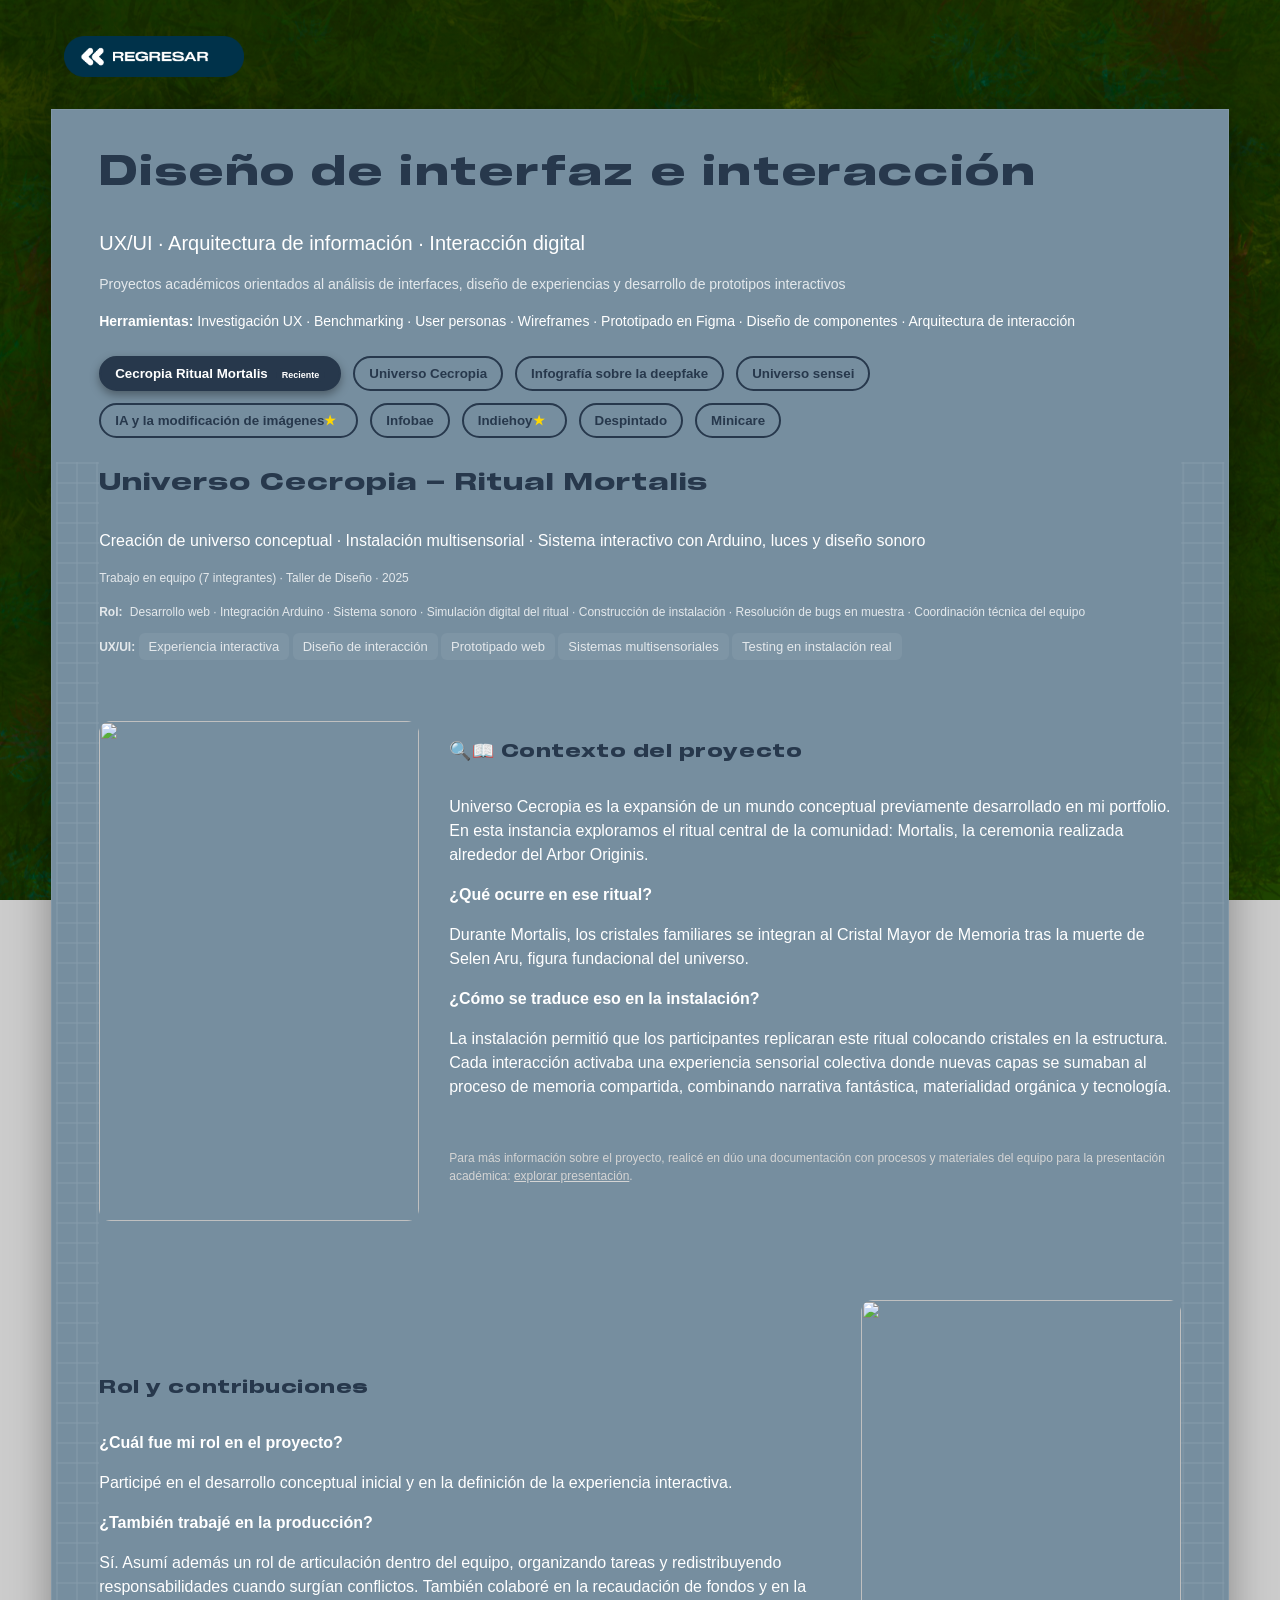
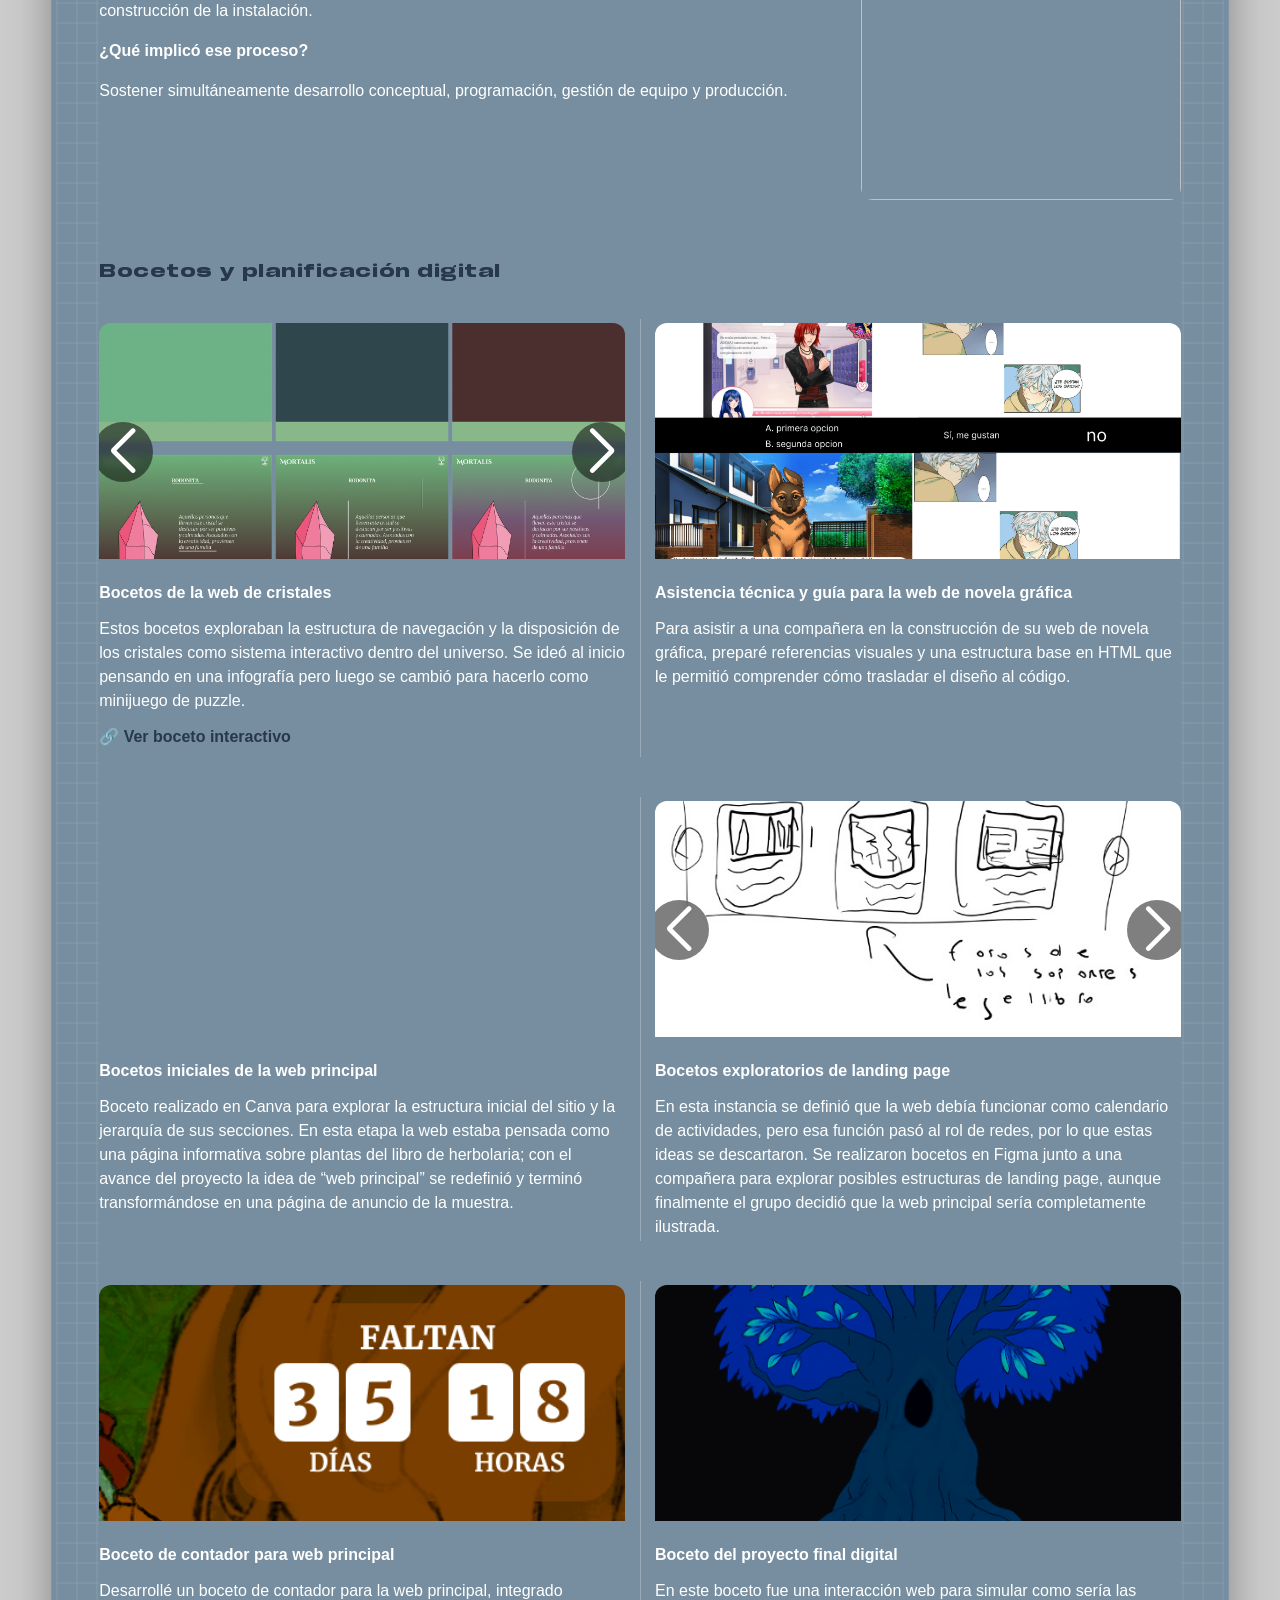
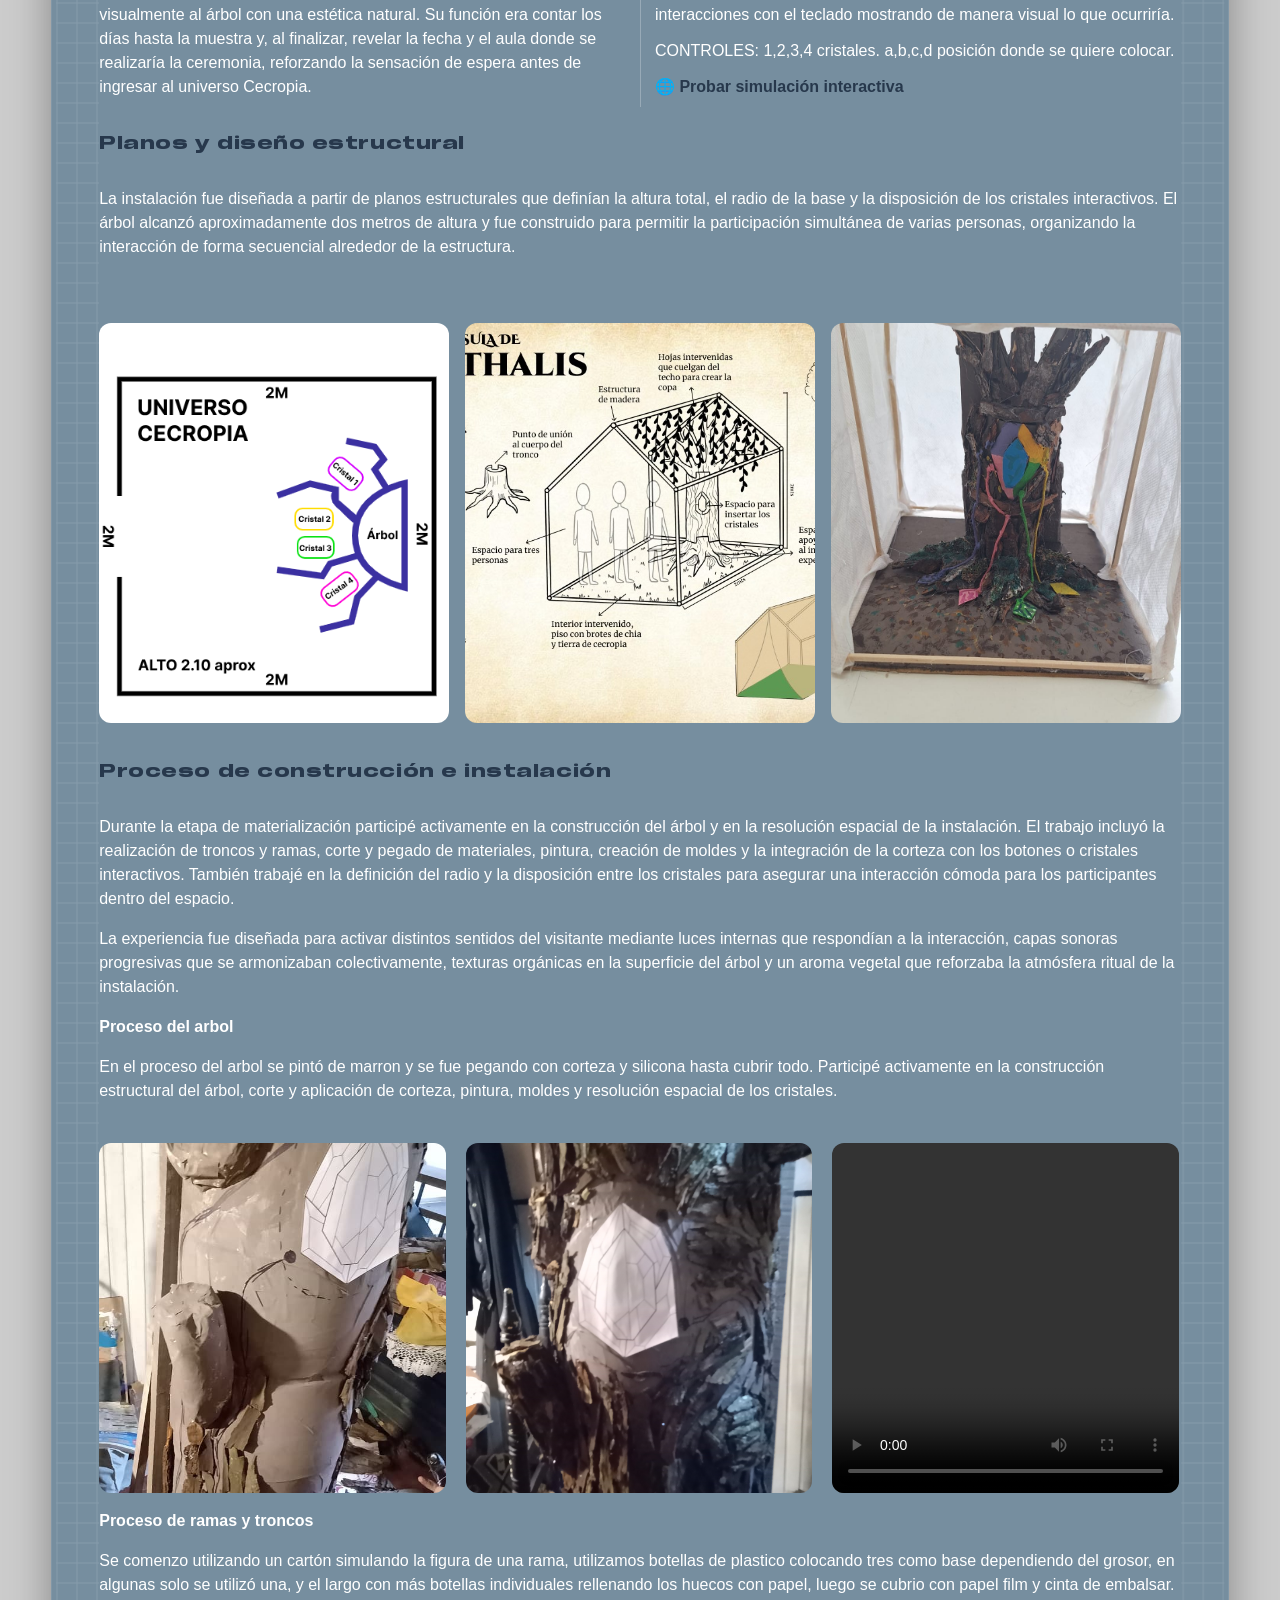
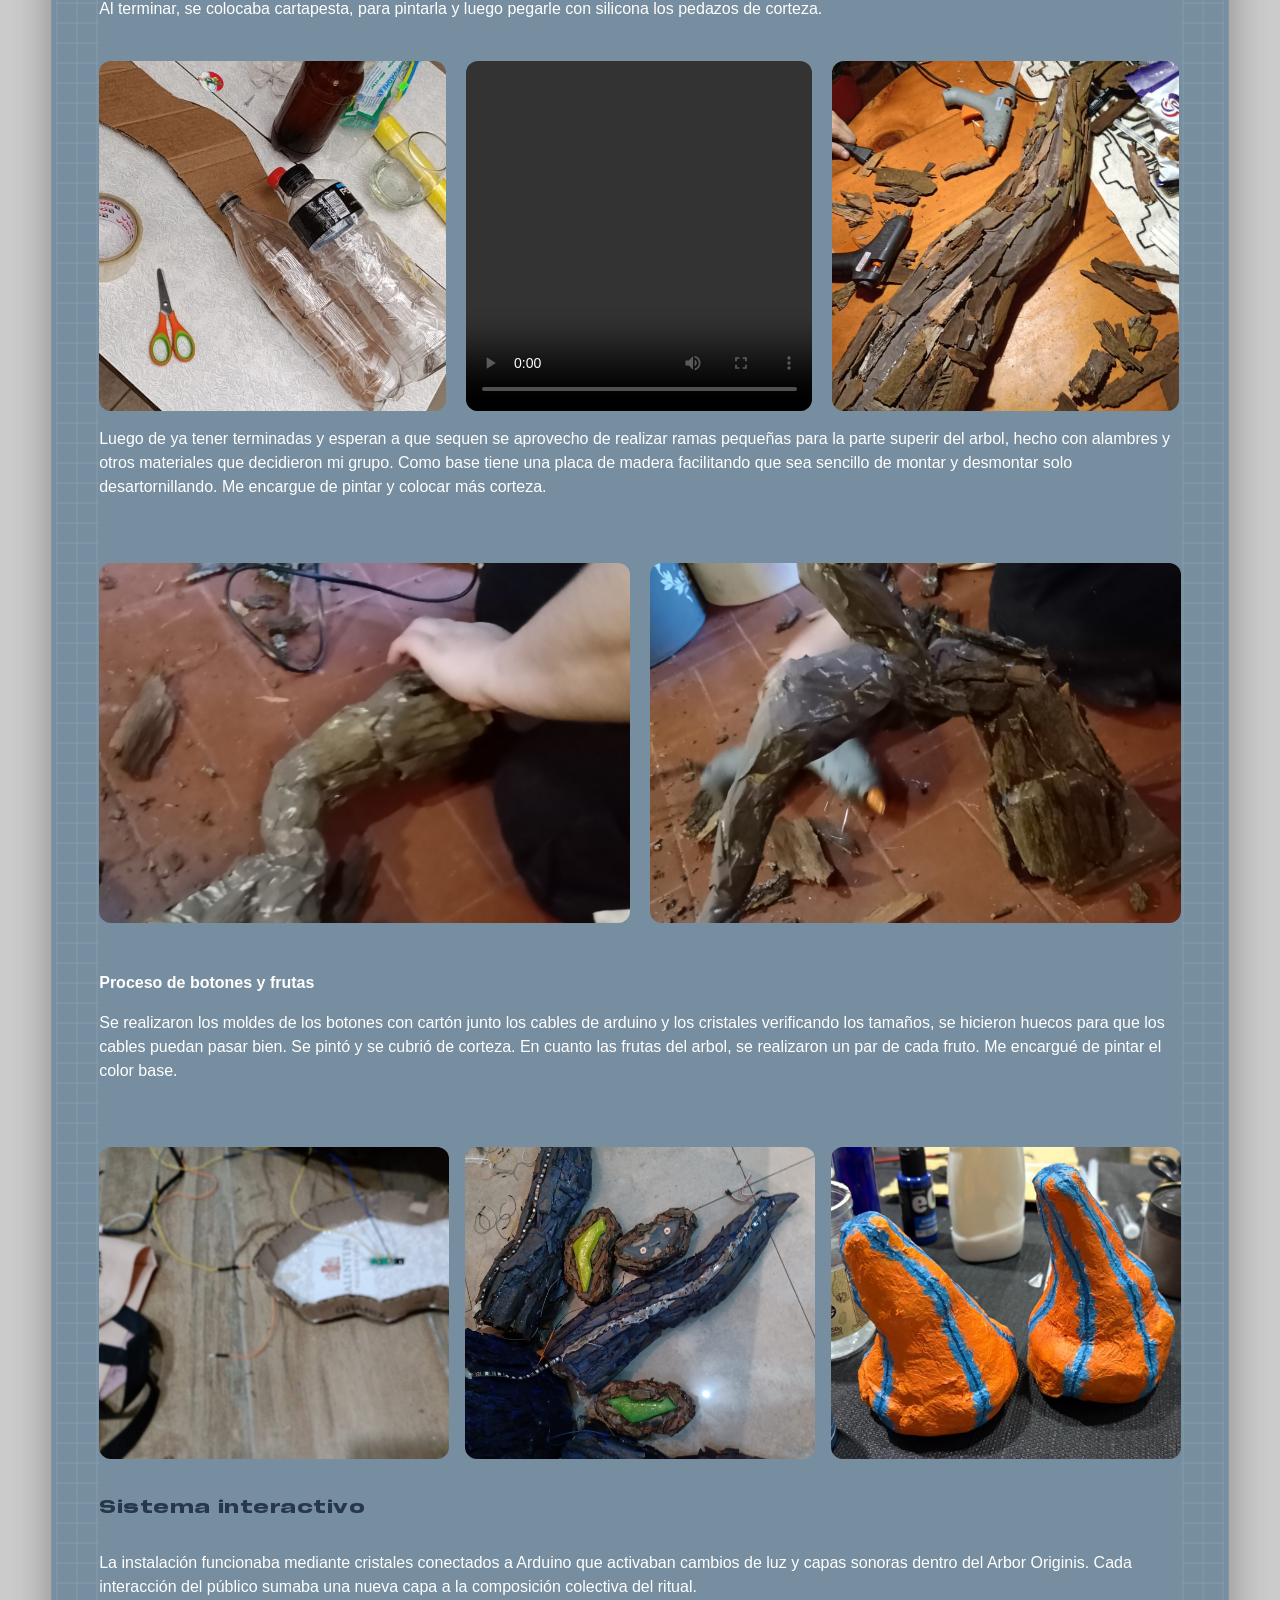
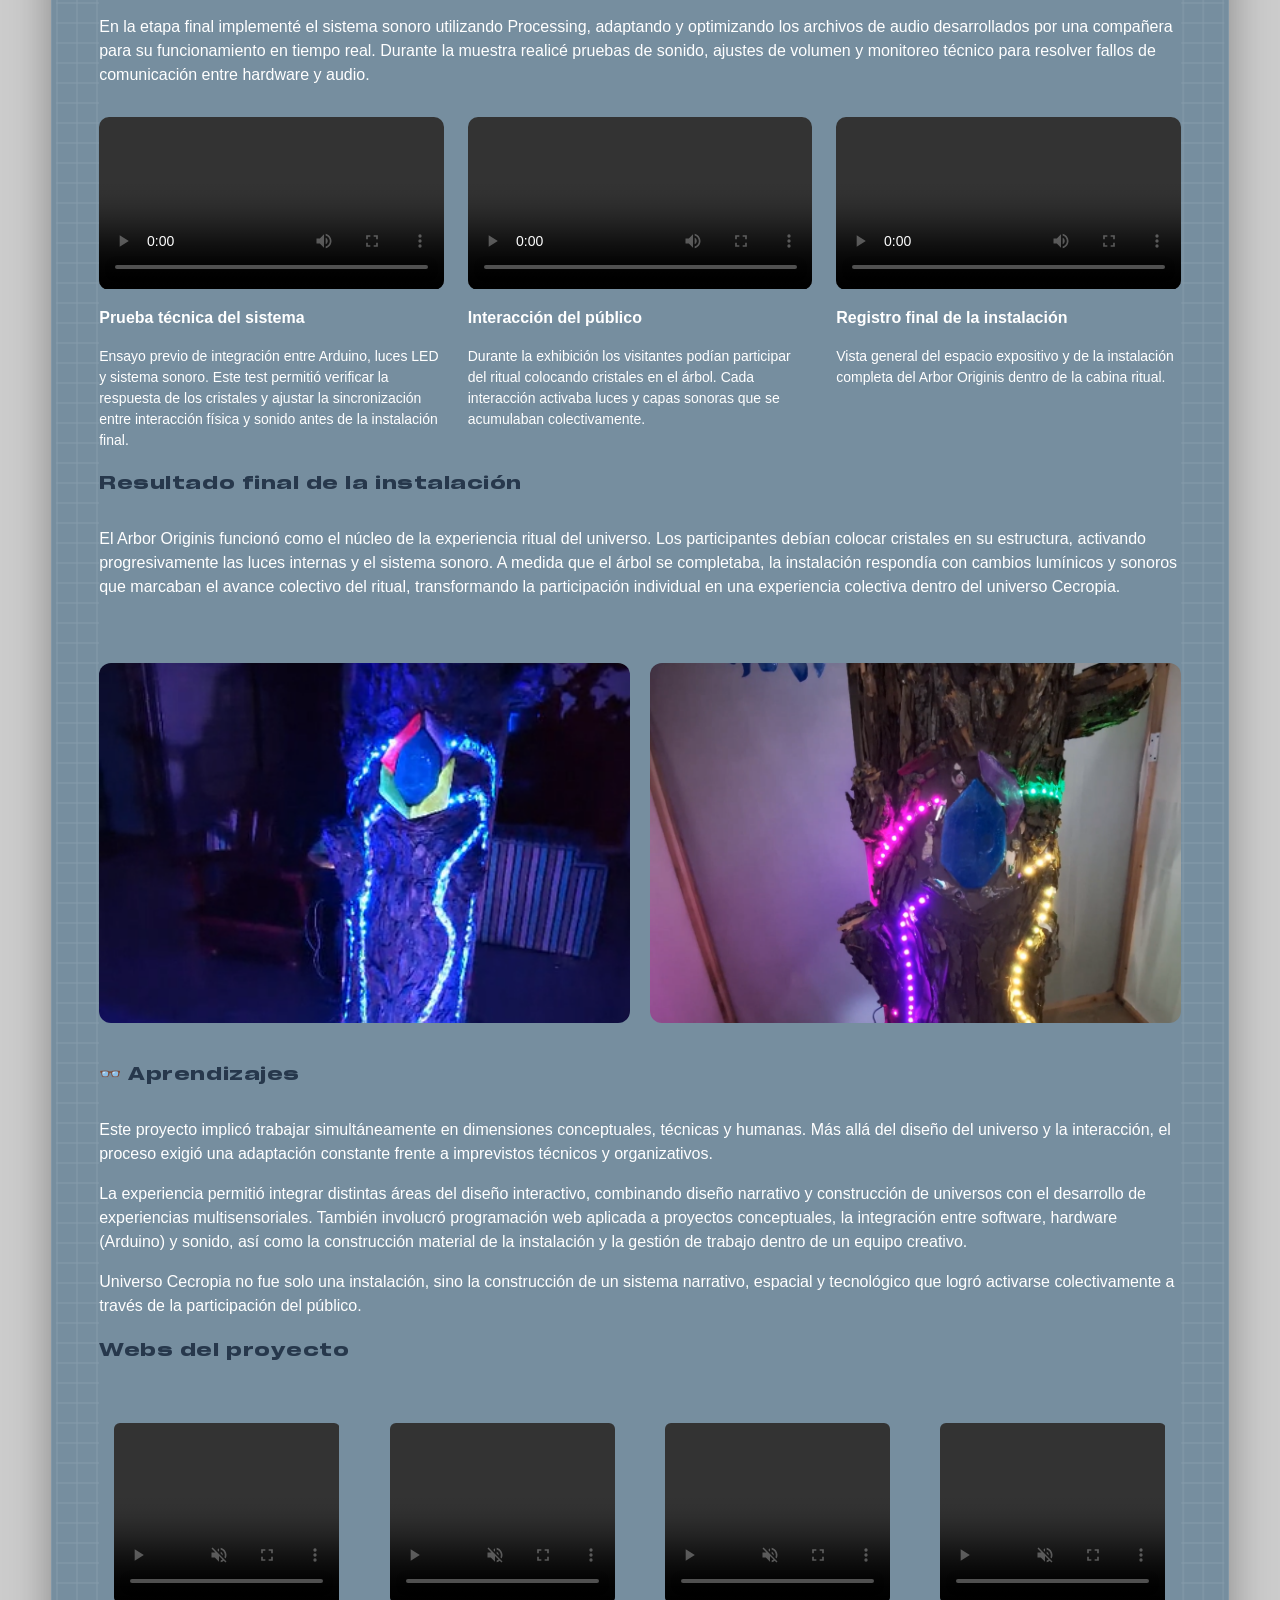
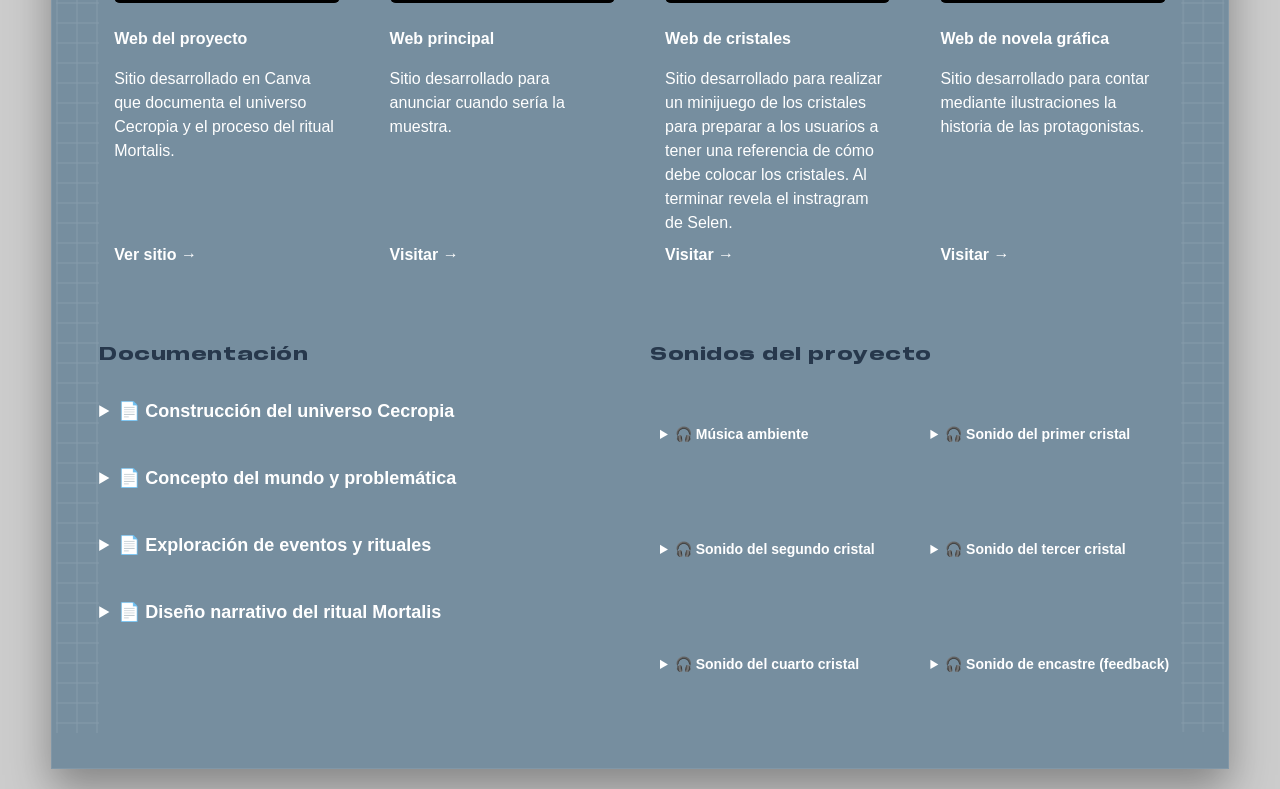
==== commit a80374e6: "index.html" ====
--- a/index.html
+++ b/index.html
@@ -5,7 +5,7 @@
   <meta charset="UTF-8">
   <meta name="viewport" content="width=device-width, initial-scale=1.0">
   <title>Diseño de interfaz e interacción – Proyectos</title>
-  <link rel="stylesheet" href="../css/interfaz-interaccion.css">
+  <link rel="stylesheet" href="css/interfaz-interaccion.css">
   <script type="module" src="https://unpkg.com/@google/model-viewer/dist/model-viewer.min.js"></script>
   <link rel="stylesheet" href="https://cdn.jsdelivr.net/npm/swiper@11/swiper-bundle.min.css" />
 
@@ -16,7 +16,7 @@
 
   <a class="back" id="regresar" href="https://ramirojuarezgiacomo.github.io/ux-ui-2026"
     aria-label="Volver al portfolio">
-    <img class="back-icon" src="../img/regresar.png" alt="Volver al portfolio">
+    <img class="back-icon" src="img/regresar.png" alt="Volver al portfolio">
   </a>
 
 
@@ -28,19 +28,19 @@
       <div class="robot-container" id="robot">
 
         <!-- ROBOT INICIO -->
-        <img src="../img/robot/robotsinmanitos.png" class="layer base">
+        <img src="img/robot/robotsinmanitos.png" class="layer base">
 
         <!-- ANIMACIÓN SALUDO -->
-        <img src="../img/robot/manitosaluda00.png" class="layer saludo" id="saludo">
-
-        <img src="../img/robot/manitoabajo.png" class="hand-front" id="handFront">
+        <img src="img/robot/manitosaluda00.png" class="layer saludo" id="saludo">
+
+        <img src="img/robot/manitoabajo.png" class="hand-front" id="handFront">
 
         <!-- ESTADO CLICK (OCULTO) -->
-        <img src="../img/robot/robotojosfelices.png" class="layer happy" id="robotHappy">
-
-        <img src="../img/robot/manitosaluda00.png" class="layer handUp" id="handUp">
-
-        <img src="../img/robot/manoarribaizq.png" class="layer handUpLeft" id="handUpLeft">
+        <img src="img/robot/robotojosfelices.png" class="layer happy" id="robotHappy">
+
+        <img src="img/robot/manitosaluda00.png" class="layer handUp" id="handUp">
+
+        <img src="img/robot/manoarribaizq.png" class="layer handUpLeft" id="handUpLeft">
 
         <!-- CAJA TEXTO -->
         <div class="robot-message" id="robotMessage">
@@ -121,7 +121,7 @@
 
             <div class="bloque-boceto">
 
-              <img src="../img/mortalis/portada.png" class="media-boceto zoomable"
+              <img src="img/mortalis/portada.png" class="media-boceto zoomable"
                 style="height:500px; width:100%; max-height:none; max-width:none;">
               <div class="texto-intro">
                 <h3>🔍📖 Contexto del proyecto</h3>
@@ -177,7 +177,7 @@
 
               </div>
 
-              <img src="../img/mortalis/portada2.png" class="media-boceto"
+              <img src="img/mortalis/portada2.png" class="media-boceto"
                 style="height:500px; width:100%; max-height:none; max-width:none;">
 
             </div>
@@ -197,11 +197,11 @@
                     <div class="swiper-wrapper">
 
                       <div class="swiper-slide mortalis-slide">
-                        <img src="../img/mortalis/bocetowebcristal.png">
+                        <img src="img/mortalis/bocetowebcristal.png">
                       </div>
 
                       <div class="swiper-slide mortalis-slide">
-                        <img src="../img/mortalis/bocetowebcristal2.png">
+                        <img src="img/mortalis/bocetowebcristal2.png">
                       </div>
                     </div>
 
@@ -233,7 +233,7 @@
               <!-- CARD 2 -->
               <div class="card-boceto">
                 <div class="media-container">
-                  <img src="../img/mortalis/referencias.png" alt="Referencias visuales" class="media-boceto">
+                  <img src="img/mortalis/referencias.png" alt="Referencias visuales" class="media-boceto">
                 </div>
                 <p><b>Asistencia técnica y guía para la web de novela gráfica</b></p>
                 <p>
@@ -248,7 +248,7 @@
               <!-- CARD 3 -->
               <div class="card-boceto">
                 <div class="media-container">
-                  <iframe src="../docs/projects/mortalis/bocetowebprincipal.pdf" class="media-boceto">
+                  <iframe src="/docs/projects/mortalis/bocetowebprincipal.pdf" class="media-boceto">
                   </iframe>
                 </div>
                 <p><b>Bocetos iniciales de la web principal</b></p>
@@ -270,24 +270,24 @@
                     <div class="swiper-wrapper">
 
                       <div class="swiper-slide mortalis-slide">
-                        <img src="../img/mortalis/bocetoweb00.jpeg">
+                        <img src="img/mortalis/bocetoweb00.jpeg">
                       </div>
 
                       <div class="swiper-slide mortalis-slide">
-                        <img src="../img/mortalis/bocetoweb01.jpeg">
+                        <img src="img/mortalis/bocetoweb01.jpeg">
                       </div>
 
                       <div class="swiper-slide mortalis-slide">
-                        <img src="../img/mortalis/bocetoweb02.jpeg">
+                        <img src="img/mortalis/bocetoweb02.jpeg">
                       </div>
 
                       <div class="swiper-slide mortalis-slide">
-                        <img src="../img/mortalis/bocetoweb03.jpeg">
+                        <img src="img/mortalis/bocetoweb03.jpeg">
                       </div>
 
 
                       <div class="swiper-slide mortalis-slide">
-                        <img src="../img/mortalis/bocetoweb04.jpeg">
+                        <img src="img/mortalis/bocetoweb04.jpeg">
                       </div>
 
 
@@ -319,7 +319,7 @@
               <div class="card-boceto">
 
                 <div class="media-container">
-                  <img src="../img/mortalis/bocetocontador.png" alt="Propuesta contador" class="media-boceto">
+                  <img src="img/mortalis/bocetocontador.png" alt="Propuesta contador" class="media-boceto">
                 </div>
                 <p><b>Boceto de contador para web principal</b></p>
                 <p>
@@ -332,7 +332,7 @@
 
               <div class="card-boceto">
                 <div class="media-container">
-                  <img src="../img/mortalis/demoprograma.PNG" alt="Propuesta contador" class="media-boceto">
+                  <img src="img/mortalis/demoprograma.PNG" alt="Propuesta contador" class="media-boceto">
                 </div>
                 <p><b>Boceto del proyecto final digital</b></p>
                 <p>En este boceto fue una interacción web para simular como sería las interacciones con el teclado
@@ -362,13 +362,13 @@
             </p>
             <div style="display: flex; gap: 16px; margin-top: 40px; flex-wrap: wrap;">
 
-              <img src="../img/mortalis/plano-planta.PNG" alt="Plano en planta"
+              <img src="img/mortalis/plano-planta.PNG" alt="Plano en planta"
                 style="flex: 1; min-width: 250px; max-height: 400px; object-fit: cover;">
 
-              <img src="../img/mortalis/plano-explicativo.jpeg" alt="Plano explicativo"
+              <img src="img/mortalis/plano-explicativo.jpeg" alt="Plano explicativo"
                 style="flex: 1; min-width: 250px; max-height: 400px; object-fit: cover;">
 
-              <img src="../img/mortalis/maqueta.jpeg" alt="Maqueta pequeña"
+              <img src="img/mortalis/maqueta.jpeg" alt="Maqueta pequeña"
                 style="flex: 1; min-width: 250px; max-height: 400px; object-fit: cover;">
 
             </div>
@@ -397,13 +397,13 @@
 
             <div class="media-row">
 
-              <img src="../img/mortalis/proceso/arbol/01.jpg" alt="Construcción de tronco" class="media-proceso">
-
-              <img src="../img/mortalis/proceso/arbol/03.jpg" alt="Construcción de tronco" class="media-proceso">
+              <img src="img/mortalis/proceso/arbol/01.jpg" alt="Construcción de tronco" class="media-proceso">
+
+              <img src="img/mortalis/proceso/arbol/03.jpg" alt="Construcción de tronco" class="media-proceso">
 
 
               <video controls class="media-proceso">
-                <source src="../img/mortalis/proceso/arbol/02.mp4" type="video/mp4">
+                <source src="img/mortalis/proceso/arbol/02.mp4" type="video/mp4">
               </video>
 
 
@@ -421,13 +421,13 @@
 
             <div class="media-row">
 
-              <img src="../img/mortalis/proceso/troncos/00.jpg" class="media-proceso">
+              <img src="img/mortalis/proceso/troncos/00.jpg" class="media-proceso">
 
               <video controls class="media-proceso">
-                <source src="../img/mortalis/proceso/troncos/01.mp4" type="video/mp4">
+                <source src="img/mortalis/proceso/troncos/01.mp4" type="video/mp4">
               </video>
 
-              <img src="../img/mortalis/proceso/troncos/02.jpg" class="media-proceso">
+              <img src="img/mortalis/proceso/troncos/02.jpg" class="media-proceso">
 
             </div>
 
@@ -439,10 +439,10 @@
 
             <div style="display: flex; gap: 20px; margin-top: 40px; flex-wrap: wrap;">
 
-              <img src="../img/mortalis/proceso/ramasarriba/00.jpg" alt="Trabajo en ramas" alt="Instalación completa"
+              <img src="img/mortalis/proceso/ramasarriba/00.jpg" alt="Trabajo en ramas" alt="Instalación completa"
                 style="flex: 1 1 calc(50% - 10px); max-width: calc(50% - 10px); height: auto; object-fit: cover; border-radius: 12px;">
 
-              <img src="../img/mortalis/proceso/ramasarriba/01.jpg" alt="Trabajo en ramas"
+              <img src="img/mortalis/proceso/ramasarriba/01.jpg" alt="Trabajo en ramas"
                 alt="Detalle del cristal central"
                 style="flex: 1 1 calc(50% - 10px); max-width: calc(50% - 10px); height: auto; object-fit: cover; border-radius: 12px;">
 
@@ -461,13 +461,13 @@
 
             <div style="display: flex; gap: 16px; margin-top: 40px; flex-wrap: wrap;">
 
-              <img src="../img/mortalis/proceso/botones/00.jpg" alt="Trabajo en ramas"
+              <img src="img/mortalis/proceso/botones/00.jpg" alt="Trabajo en ramas"
                 style="flex: 1; min-width: 250px; max-height: 400px; object-fit: cover;">
 
-              <img src="../img/mortalis/proceso/botones/01.jpg" alt="Trabajo en ramas"
+              <img src="img/mortalis/proceso/botones/01.jpg" alt="Trabajo en ramas"
                 style="flex: 1; min-width: 250px; max-height: 400px; object-fit: cover;">
 
-              <img src="../img/mortalis/proceso/fruta.jpg" alt="Trabajo en ramas"
+              <img src="img/mortalis/proceso/fruta.jpg" alt="Trabajo en ramas"
                 style="flex: 1; min-width: 250px; max-height: 400px; object-fit: cover;">
 
             </div>
@@ -490,7 +490,7 @@
             <div style="display:flex; gap:24px; margin-top:30px; flex-wrap:wrap;">
               <div style="flex:1; min-width:260px;">
                 <video controls style="width:100%; max-height:250px; border-radius:10px; object-fit:cover;">
-                  <source src="../videos/mortalis/pruebatecnica.mp4" type="video/mp4">
+                  <source src="/videos/mortalis/pruebatecnica.mp4" type="video/mp4">
                 </video>
 
                 <p style="margin-top:10px;"><b>Prueba técnica del sistema</b></p>
@@ -507,7 +507,7 @@
               <div style="flex:1; min-width:260px;">
 
                 <video controls style="width:100%; max-height:250px; border-radius:10px; object-fit:cover;">
-                  <source src="../videos/mortalis/publico.mp4" type="video/mp4">
+                  <source src="videos/mortalis/publico.mp4" type="video/mp4">
                 </video>
 
                 <p style="margin-top:10px;"><b>Interacción del público</b></p>
@@ -524,7 +524,7 @@
               <div style="flex:1; min-width:260px;">
 
                 <video controls style="width:100%; max-height:250px; border-radius:10px; object-fit:cover;">
-                  <source src="../videos/mortalis/finmuestra.mp4" type="video/mp4">
+                  <source src="videos/mortalis/finmuestra.mp4" type="video/mp4">
                 </video>
 
                 <p style="margin-top:10px;"><b>Registro final de la instalación</b></p>
@@ -550,10 +550,10 @@
 
             <div style="display: flex; gap: 20px; margin-top: 40px; flex-wrap: wrap;">
 
-              <img src="../img/mortalis/arbolcompleto.png" alt="Instalación completa"
+              <img src="img/mortalis/arbolcompleto.png" alt="Instalación completa"
                 style="flex: 1 1 calc(50% - 10px); max-width: calc(50% - 10px); height: auto; object-fit: cover; border-radius: 12px;">
 
-              <img src="../img/mortalis/arbolcristal.png" alt="Detalle del cristal central"
+              <img src="img/mortalis/arbolcristal.png" alt="Detalle del cristal central"
                 style="flex: 1 1 calc(50% - 10px); max-width: calc(50% - 10px); height: auto; object-fit: cover; border-radius: 12px;">
 
             </div>
@@ -586,7 +586,7 @@
             <div class="web-grid">
               <div class="web-card">
                 <video autoplay muted loop controls>
-                  <source src="../img/mortalis/mortaliswebcanva.mp4" type="video/mp4">
+                  <source src="img/mortalis/mortaliswebcanva.mp4" type="video/mp4">
                 </video>
                 <p><b>Web del proyecto</b></p>
                 <p>
@@ -601,7 +601,7 @@
 
               <div class="web-card">
                 <video autoplay muted loop controls>
-                  <source src="../videos/mortalis/webprincipal.mp4" type="video/mp4">
+                  <source src="videos/mortalis/webprincipal.mp4" type="video/mp4">
                 </video>
                 <p><b>Web principal</b></p>
 
@@ -617,7 +617,7 @@
 
               <div class="web-card">
                 <video autoplay muted loop controls>
-                  <source src="../videos/mortalis/webcristales.mp4" type="video/mp4">
+                  <source src="videos/mortalis/webcristales.mp4" type="video/mp4">
                 </video>
                 <p> <b>Web de cristales</b></p>
                 <p>
@@ -633,7 +633,7 @@
 
               <div class="web-card">
                 <video autoplay muted loop controls>
-                  <source src="../videos/mortalis/webnovela.mp4" type="video/mp4">
+                  <source src="videos/mortalis/webnovela.mp4" type="video/mp4">
                 </video>
                 <p> <b>Web de novela gráfica</b></p>
                 <p>
@@ -660,10 +660,10 @@
                       Documento inicial donde se desarrolla el universo ficticio de Cecropia.
                       Se exploran las reglas del mundo, su relación con la naturaleza y el
                       sistema de salud basado en plantas medicinales.
-                    </p> <a href="../docs/projects/mortalis/construccion-universo.pdf" target="_blank">
+                    </p> <a href="docs/projects/mortalis/construccion-universo.pdf" target="_blank">
                       Abrir PDF →
                     </a>
-                    <iframe src="../docs/projects/mortalis/construccion-universo.pdf"></iframe>
+                    <iframe src="docs/projects/mortalis/construccion-universo.pdf"></iframe>
 
                   </details>
 
@@ -674,10 +674,10 @@
                       tras depender
                       excesivamente de la inteligencia artificial, vuelve a la medicina natural y al trabajo comunitario
                       para recuperar su salud y sus vínculos sociales.</p>
-                    <a href="../docs/projects/mortalis/concepto-problematica.pdf" target="_blank">
+                    <a href="docs/projects/mortalis/concepto-problematica.pdf" target="_blank">
                       Abrir PDF →
                     </a>
-                    <iframe src="../docs/projects/mortalis/concepto-problematica.pdf"></iframe>
+                    <iframe src="docs/projects/mortalis/concepto-problematica.pdf"></iframe>
                   </details>
 
                   <details>
@@ -686,10 +686,10 @@
                       Documento de ideación donde se exploran distintos eventos dentro del universo Cecropia, como
                       rutinas diarias, cosechas y ceremonias comunitarias. Estas escenas ayudan a construir la cultura y
                       las prácticas de la sociedad. </p>
-                    <a href="../docs/projects/mortalis/ideas-ritual.pdf" target="_blank">
+                    <a href="docs/projects/mortalis/ideas-ritual.pdf" target="_blank">
                       Abrir PDF →
                     </a>
-                    <iframe src="../docs/projects/mortalis/ideas-ritual.pdf"></iframe>
+                    <iframe src="docs/projects/mortalis/ideas-ritual.pdf"></iframe>
                   </details>
 
                   <details>
@@ -698,10 +698,10 @@
                       Desarrollo del ritual central del proyecto. Se describe la ceremonia en honor a Selen Aru, los
                       vínculos entre los participantes y los elementos simbólicos que construyen la experiencia
                       multisensorial alrededor del Gran Árbol.</p>
-                    <a href="../docs/projects/mortalis/narracion-ritual.pdf" target="_blank">
+                    <a href="docs/projects/mortalis/narracion-ritual.pdf" target="_blank">
                       Abrir PDF →
                     </a>
-                    <iframe src="../docs/projects/mortalis/narracion-ritual.pdf"></iframe>
+                    <iframe src="docs/projects/mortalis/narracion-ritual.pdf"></iframe>
                   </details>
                 </div>
               </div>
@@ -717,9 +717,9 @@
                   <details>
                     <summary>🎧 Música ambiente</summary>
                     <audio controls preload="none">
-                      <source src="../audio/mortalis/ambiente.wav" type="audio/wav">
+                      <source src="audio/mortalis/ambiente.wav" type="audio/wav">
                     </audio>
-                    <a href="../audio/mortalis/ambiente.wav" target="_blank">
+                    <a href="audio/mortalis/ambiente.wav" target="_blank">
                       Abrir en una ventana →
                     </a>
                   </details>
@@ -727,9 +727,9 @@
                   <details>
                     <summary>🎧 Sonido del primer cristal</summary>
                     <audio controls preload="none">
-                      <source src="../audio/mortalis/cristal1bis.wav" type="audio/wav">
+                      <source src="audio/mortalis/cristal1bis.wav" type="audio/wav">
                     </audio>
-                    <a href="../audio/mortalis/cristal1bis.wav" target="_blank">
+                    <a href="audio/mortalis/cristal1bis.wav" target="_blank">
                       Abrir en una ventana →
                     </a>
                   </details>
@@ -737,9 +737,9 @@
                   <details>
                     <summary>🎧 Sonido del segundo cristal</summary>
                     <audio controls preload="none">
-                      <source src="../audio/mortalis/cristal2bis.wav" type="audio/wav">
+                      <source src="audio/mortalis/cristal2bis.wav" type="audio/wav">
                     </audio>
-                    <a href="../audio/mortalis/cristal2bis.wav" target="_blank">
+                    <a href="audio/mortalis/cristal2bis.wav" target="_blank">
                       Abrir en una ventana →
                     </a>
                   </details>
@@ -747,9 +747,9 @@
                   <details>
                     <summary>🎧 Sonido del tercer cristal</summary>
                     <audio controls preload="none">
-                      <source src="../audio/mortalis/cristal3bis.wav" type="audio/wav">
+                      <source src="audio/mortalis/cristal3bis.wav" type="audio/wav">
                     </audio>
-                    <a href="../audio/mortalis/cristal3bis.wav" target="_blank">
+                    <a href="audio/mortalis/cristal3bis.wav" target="_blank">
                       Abrir en una ventana →
                     </a>
                   </details>
@@ -757,9 +757,9 @@
                   <details>
                     <summary>🎧 Sonido del cuarto cristal</summary>
                     <audio controls preload="none">
-                      <source src="../audio/mortalis/cristal4bis.wav" type="audio/wav">
+                      <source src="audio/mortalis/cristal4bis.wav" type="audio/wav">
                     </audio>
-                    <a href="../audio/mortalis/cristal4bis.wav" target="_blank">
+                    <a href="audio/mortalis/cristal4bis.wav" target="_blank">
                       Abrir en una ventana →
                     </a>
                   </details>
@@ -767,9 +767,9 @@
                   <details>
                     <summary>🎧 Sonido de encastre (feedback)</summary>
                     <audio controls preload="none">
-                      <source src="../audio/mortalis/sonido1inicio.wav" type="audio/wav">
+                      <source src="audio/mortalis/sonido1inicio.wav" type="audio/wav">
                     </audio>
-                    <a href="../audio/mortalis/sonido1inicio.wav" target="_blank">
+                    <a href="audio/mortalis/sonido1inicio.wav" target="_blank">
                       Abrir en una ventana →
                     </a>
                   </details>
@@ -817,7 +817,7 @@
             </div>
 
             <div class="bloque-boceto-cecropia">
-              <img src="../img/cecropia/generalmuestra.jpg" class="media-boceto-cecropia">
+              <img src="img/cecropia/generalmuestra.jpg" class="media-boceto-cecropia">
 
               <div class="texto-intro">
                 <h3>🔍📖 Sobre el proyecto</h3>
@@ -845,13 +845,13 @@
 
             <div style="display: flex; gap: 20px; margin-top: 40px; flex-wrap: wrap;">
 
-              <img src="../img/cecropia/feed.jpeg"
+              <img src="img/cecropia/feed.jpeg"
                 style="flex: 1; min-width: 250px; max-height: 300px; object-fit: cover;">
 
-              <img src="../img/cecropia/moodboardfisico.png"
+              <img src="img/cecropia/moodboardfisico.png"
                 style="flex: 1; min-width: 250px; max-height: 300px; object-fit: cover;">
 
-              <img src="../img/cecropia/moodboard.png"
+              <img src="img/cecropia/moodboard.png"
                 style="flex: 1; min-width: 250px; max-height: 300px; object-fit: cover;">
 
             </div>
@@ -896,7 +896,7 @@
             <div class="media-row">
 
               <div class="media-item">
-                <img src="../img/cecropia/interaccion-usuario.jpg" style="width:100%; height:220px; object-fit:cover;">
+                <img src="img/cecropia/interaccion-usuario.jpg" style="width:100%; height:220px; object-fit:cover;">
                 <p><b>Interacción del usuario</b></p>
                 <p>
                   La persona introduce su mano en el terrario sin ver el interior mientras otra observa y la guía.
@@ -905,7 +905,7 @@
               </div>
 
               <div class="media-item">
-                <img src="../img/cecropia/flowchat.jpg" style="width:100%; height:220px; object-fit:cover;">
+                <img src="img/cecropia/flowchat.jpg" style="width:100%; height:220px; object-fit:cover;">
                 <p><b>Flujo de interacción</b></p>
                 <p>
                   Diagrama que representa el recorrido que el usuario debe realizar
@@ -914,7 +914,7 @@
               </div>
 
               <div class="media-item">
-                <img src="../img/cecropia/plano.jpg" style="width:100%; height:220px; object-fit:cover;">
+                <img src="img/cecropia/plano.jpg" style="width:100%; height:220px; object-fit:cover;">
                 <p><b>Plano del dispositivo</b></p>
                 <p>
                   Plano con las medidas generales del artefacto y la organización
@@ -923,7 +923,7 @@
               </div>
 
               <div class="media-item">
-                <img src="../img/cecropia/disp00.png" style="width:100%; height:220px; object-fit:cover;">
+                <img src="img/cecropia/disp00.png" style="width:100%; height:220px; object-fit:cover;">
                 <p><b>Esquema técnico</b></p>
                 <p>
                   Diagrama que señala los sensores y componentes electrónicos
@@ -950,7 +950,7 @@
               <div class="media-item">
 
                 <video controls style="width:100%; height:260px; object-fit:cover;">
-                  <source src="../videos/cecropia/modeloblender.mp4" type="video/mp4">
+                  <source src="videos/cecropia/modeloblender.mp4" type="video/mp4">
                 </video>
 
                 <p><b>Exploración del dispositivo en 3D</b></p>
@@ -965,7 +965,7 @@
 
               <div class="media-item">
 
-                <model-viewer src="../videos/cecropia/cecropia.gltf" camera-controls auto-rotate
+                <model-viewer src="videos/cecropia/cecropia.gltf" camera-controls auto-rotate
                   style="width:100%; height:260px;">
                 </model-viewer>
 
@@ -982,7 +982,7 @@
               <div class="media-item">
 
                 <video controls style="width:100%; height:260px; object-fit:cover;">
-                  <source src="../videos/cecropia/modelo3d.mp4" type="video/mp4">
+                  <source src="videos/cecropia/modelo3d.mp4" type="video/mp4">
                 </video>
 
                 <p><b>Visualización del dispositivo completo</b></p>
@@ -1015,7 +1015,7 @@
 
               <div class="media-item">
 
-                <img src="../img/cecropia/cupulayeso.jpg"
+                <img src="img/cecropia/cupulayeso.jpg"
                   style="width:100%; height:220px; object-fit:cover; margin-bottom:0;">
 
                 <p><b>Construcción de la cúpula</b></p>
@@ -1033,7 +1033,7 @@
               <div class="media-item">
 
 
-                <img src="../img/cecropia/tapamusgo.jpg"
+                <img src="img/cecropia/tapamusgo.jpg"
                   style="width:100%; height:220px; object-fit:cover; margin-bottom:0;">
 
                 <p><b>Sistema para flores y vegetación</b></p>
@@ -1049,7 +1049,7 @@
 
               <div class="media-item">
 
-                <img src="../img/cecropia/tornilloluces.jpg"
+                <img src="img/cecropia/tornilloluces.jpg"
                   style="width:100%; height:220px; object-fit:cover; margin-bottom:0;">
 
                 <p><b>Iluminación interior</b></p>
@@ -1066,7 +1066,7 @@
 
 
               <div class="media-item">
-                <img src="../img/cecropia/flores.jpg"
+                <img src="img/cecropia/flores.jpg"
                   style="width:100%; height:220px; object-fit:cover; margin-bottom:0;">
 
                 <p><b>Sistema práctico de encastre</b></p>
@@ -1085,7 +1085,7 @@
               <div class="media-item">
 
                 <video controls style="width:100%; height:260px; object-fit:cover; margin-bottom:0;">
-                  <source src="../img/cecropia/pilasluces.mp4" type="video/mp4">
+                  <source src="img/cecropia/pilasluces.mp4" type="video/mp4">
                 </video>
 
                 <p><b>Iluminación exterior y detalles</b></p>
@@ -1101,7 +1101,7 @@
               <div class="media-item">
 
                 <video controls style="width:100%; height:260px; object-fit:cover; margin-bottom:0;">
-                  <source src="../img/cecropia/olfato.mp4" type="video/mp4">
+                  <source src="img/cecropia/olfato.mp4" type="video/mp4">
                 </video>
 
                 <p><b>Olfato y gusto</b></p>
@@ -1121,7 +1121,7 @@
               <div class="media-item">
 
                 <video controls style="width:100%; height:260px; object-fit:cover; margin-bottom:0;">
-                  <source src="../img/cecropia/hojas.mp4" type="video/mp4">
+                  <source src="img/cecropia/hojas.mp4" type="video/mp4">
                 </video>
                 <p><b>Lianas de hojas</b></p>
 
@@ -1139,7 +1139,7 @@
 
               <div class="media-item">
 
-                <img src="../img/cecropia/agujeros.jpg"
+                <img src="img/cecropia/agujeros.jpg"
                   style="width:100%; height:260px; object-fit:cover; margin-bottom:0;">
 
                 <p><b>Sistema de piso y sensores</b></p>
@@ -1239,11 +1239,11 @@
                       relación con la naturaleza, la tecnología y la medicina.
                     </p>
 
-                    <a href="../docs/projects/cecropia/ideasuniverso.pdf" target="_blank">
+                    <a href="docs/projects/cecropia/ideasuniverso.pdf" target="_blank">
                       Abrir PDF →
                     </a>
                     <br>
-                    <iframe src="../docs/projects/cecropia/ideasuniverso.pdf"></iframe>
+                    <iframe src="docs/projects/cecropia/ideasuniverso.pdf"></iframe>
                   </details>
 
 
@@ -1257,11 +1257,11 @@
                       la arquitectura y el vínculo entre humanos, naturaleza y tecnología.
                     </p>
 
-                    <a href="../docs/projects/cecropia/ficha.pdf" target="_blank">
+                    <a href="docs/projects/cecropia/ficha.pdf" target="_blank">
                       Abrir PDF →
                     </a>
                     <br>
-                    <iframe src="../docs/projects/cecropia/ficha.pdf"></iframe>
+                    <iframe src="docs/projects/cecropia/ficha.pdf"></iframe>
                   </details>
 
 
@@ -1275,11 +1275,11 @@
                       mundo basado en plantas medicinales y conexión con la naturaleza.
                     </p>
 
-                    <a href="../docs/projects/cecropia/cecropiapropuesta.pdf" target="_blank">
+                    <a href="docs/projects/cecropia/cecropiapropuesta.pdf" target="_blank">
                       Abrir PDF →
                     </a>
                     <br>
-                    <iframe src="../docs/projects/cecropia/cecropiapropuesta.pdf"></iframe>
+                    <iframe src="docs/projects/cecropia/cecropiapropuesta.pdf"></iframe>
                   </details>
                 </div>
               </div>
@@ -1296,11 +1296,11 @@
                       una experiencia multisensorial vinculada al cultivo de plantas.
                     </p>
 
-                    <a href="../docs/projects/cecropia/dispositivo.pdf" target="_blank">
+                    <a href="docs/projects/cecropia/dispositivo.pdf" target="_blank">
                       Abrir PDF →
                     </a>
                     <br>
-                    <iframe src="../docs/projects/cecropia/dispositivo.pdf"></iframe>
+                    <iframe src="docs/projects/cecropia/dispositivo.pdf"></iframe>
                   </details>
 
 
@@ -1314,11 +1314,11 @@
                       registros del proceso del proyecto.
                     </p>
 
-                    <a href="../docs/projects/cecropia/final.pdf" target="_blank">
+                    <a href="docs/projects/cecropia/final.pdf" target="_blank">
                       Abrir PDF →
                     </a>
                     <br>
-                    <iframe src="../docs/projects/cecropia/final.pdf"></iframe>
+                    <iframe src="docs/projects/cecropia/final.pdf"></iframe>
                   </details>
                 </div>
               </div>
@@ -1403,31 +1403,31 @@
             </p>
             <div class="media-row media-row-3">
               <div class="media-item">
-                <img src="../img/deepfake/componentes/componente00.png" alt="Componentes interactivos">
+                <img src="img/deepfake/componentes/componente00.png" alt="Componentes interactivos">
                 <p>Trivias donde el usuario debe adivinar con información ya dada anteriormente. Se evalua al usuario si
                   ha entendido el contenido informativo. </p>
               </div>
               <div class="media-item">
-                <img src="../img/deepfake/componentes/componente01.png" alt="Componentes interactivos">
+                <img src="img/deepfake/componentes/componente01.png" alt="Componentes interactivos">
                 <p>Figuras famosas con datos despegable en el lateral, se agrandan a medida que avanzas, permite que el
                   usuario se ubique, los inactivos se vuelven a su estado inicial.</p>
               </div>
               <div class="media-item">
-                <img src="../img/deepfake/componentes/componente02.png" alt="Componentes interactivos">
+                <img src="img/deepfake/componentes/componente02.png" alt="Componentes interactivos">
                 <p>Pregunta con respuesta interactiva para evaluar al usuario o desafiar si ha entendido el contenido
                   informativo del núcleo.</p>
               </div>
               <div class="media-item">
-                <img src="../img/deepfake/componentes/componente03.png" alt="Componentes interactivos">
+                <img src="img/deepfake/componentes/componente03.png" alt="Componentes interactivos">
                 <p>Recurso de carrusel para moverse mediante los botones mientras se muestra información arriba del
                   carrusel por cada tema elegido.</p>
               </div>
               <div class="media-item">
-                <img src="../img/deepfake/componentes/componente04.png" alt="Componentes interactivos">
+                <img src="img/deepfake/componentes/componente04.png" alt="Componentes interactivos">
                 <p>Pequeño cartel en el inicio de cada nucleo donde da un mini instrutivo de los controles.</p>
               </div>
               <div class="media-item">
-                <img src="../img/deepfake/componentes/componente05.png" alt="Componentes interactivos">
+                <img src="img/deepfake/componentes/componente05.png" alt="Componentes interactivos">
                 <p>Orden de información en una claqueta, gif de muestra y una ruleta interactiva con animaciones donde
                   va girando con distintos temas moviendo con los botones a la izquierda o derecha.</p>
               </div>
@@ -1446,19 +1446,19 @@
             </p>
             <div class="media-row media-row-3">
               <div class="media-item">
-                <img src="../img/deepfake/feedback/feedback00.png" alt="Feedback visual">
+                <img src="img/deepfake/feedback/feedback00.png" alt="Feedback visual">
                 <p>Feedback de correcto o incorrecto, permitiendo saber al usuario si se ha equivocado o acertado. Con
                   iconografia visual y colores distintivos.</p>
               </div>
 
               <div class="media-item">
-                <img src="../img/deepfake/feedback/feedback01.png" alt="Feedback visual">
+                <img src="img/deepfake/feedback/feedback01.png" alt="Feedback visual">
                 <p>Feedback de ilustración con mensaje de felicidades o contención permitiendo que el usuario se informe
                   si ha acertado o equivocado.</p>
               </div>
 
               <div class="media-item">
-                <img src="../img/deepfake/feedback/feedback02.png" alt="Feedback visual">
+                <img src="img/deepfake/feedback/feedback02.png" alt="Feedback visual">
                 <p>Secuencia animada de flechas que inicia inactiva. El usuario no puede avanzar hasta completar el
                   núcleo. Una vez finalizado, la flecha se activa con mayor opacidad y una animación indicando que ya
                   puede continuar.</p>
@@ -1467,13 +1467,13 @@
 
             <div class="media-row media-row-2">
               <div class="media-item">
-                <img src="../img/deepfake/feedback/feedback03.png" alt="Feedback visual">
+                <img src="img/deepfake/feedback/feedback03.png" alt="Feedback visual">
                 <p>Diseño con enfoque visual del cine con butacas, pensado en utilizar porcentajes, pregunta y
                   adivinanza.</p>
               </div>
 
               <div class="media-item">
-                <img src="../img/deepfake/feedback/feedback04.png" alt="Feedback visual">
+                <img src="img/deepfake/feedback/feedback04.png" alt="Feedback visual">
                 <p>Pregunta para que el usuario de su opinión y se le otorgue un porcentaje e información de demás
                   usuarios que han votado.</p>
               </div>
@@ -1484,7 +1484,7 @@
             <div class="bloque-boceto-deepfake">
 
               <video class="media-boceto-deepfake video" controls>
-                <source src="../videos/deepfake/preparacion.mp4" type="video/mp4">
+                <source src="videos/deepfake/preparacion.mp4" type="video/mp4">
               </video>
 
               <div class="texto-intro">
@@ -1502,7 +1502,7 @@
 
             <div class="bloque-boceto-deepfake">
 
-              <img src="../img/deepfake/promocion.jpeg" alt="Promoción del proyecto Cinépolis durante la muestra"
+              <img src="img/deepfake/promocion.jpeg" alt="Promoción del proyecto Cinépolis durante la muestra"
                 class="media-boceto-deepfake">
 
               <div class="texto-intro">
@@ -1533,7 +1533,7 @@
 
             <div class="bloque-boceto-deepfake">
 
-              <img src="../img/deepfake/instalacion.jpeg" alt="Instalación interactiva Cinépolis durante la muestra"
+              <img src="img/deepfake/instalacion.jpeg" alt="Instalación interactiva Cinépolis durante la muestra"
                 class="media-boceto-deepfake">
               <div class="texto-intro">
                 <h3 style="margin-bottom: 0; margin-top: 0;">☝🤓 Aprendizajes del proyecto</h3>
@@ -1579,9 +1579,9 @@
                       En este material se explica la propuesta de valor de la instalación y cómo la experiencia
                       interactiva permite abordar el tema de forma más inmersiva que una página web tradicional.
                     </p>
-                    <a href="../docs/projects/deepfake/deepfake.pdf" target="_blank">Abrir PDF</a>
+                    <a href="docs/projects/deepfake/deepfake.pdf" target="_blank">Abrir PDF</a>
                     <br>
-                    <iframe src="../docs/projects/deepfake/deepfake.pdf"></iframe>
+                    <iframe src="docs/projects/deepfake/deepfake.pdf"></iframe>
                   </details>
 
                   <details>
@@ -1599,9 +1599,9 @@
                       También se detallan aspectos del público objetivo, el concepto de interfaz física y las posibles
                       acciones que realiza el usuario durante la experiencia.
                     </p>
-                    <a href="../docs/projects/deepfake/guia-presentacion.pdf" target="_blank">Abrir PDF</a>
+                    <a href="docs/projects/deepfake/guia-presentacion.pdf" target="_blank">Abrir PDF</a>
                     <br>
-                    <iframe src="../docs/projects/deepfake/guia-presentacion.pdf"></iframe>
+                    <iframe src="docs/projects/deepfake/guia-presentacion.pdf"></iframe>
                   </details>
                 </div>
               </div>
@@ -1691,7 +1691,7 @@
 
             <div class="bloque-boceto-sensei">
 
-              <img src="../img/sensei/sensei-feliz.png" class="media-boceto-sensei">
+              <img src="img/sensei/sensei-feliz.png" class="media-boceto-sensei">
               <div class="texto-intro">
                 <h3>🔍📖 Concepto de la experiencia</h3>
                 <p>
@@ -1751,7 +1751,7 @@
                 </div>
               </div>
 
-              <img src="../img/sensei/bocetos.jpg" alt="Bocetos y wireframes iniciales" class="media-boceto-sensei">
+              <img src="img/sensei/bocetos.jpg" alt="Bocetos y wireframes iniciales" class="media-boceto-sensei">
             </div>
 
 
@@ -1768,7 +1768,7 @@
 
               <div class="media-item">
 
-                <img src="../img/sensei/objetos/neutro/objetosneutro.png" alt="Entorno interactivo del dojo">
+                <img src="img/sensei/objetos/neutro/objetosneutro.png" alt="Entorno interactivo del dojo">
 
                 <p><b>Objetos del entorno neutral</b></p>
 
@@ -1781,7 +1781,7 @@
 
               <div class="media-item">
 
-                <img src="../img/sensei/objetos/meditacion/meditacion.png" alt="Entorno interactivo del dojo">
+                <img src="img/sensei/objetos/meditacion/meditacion.png" alt="Entorno interactivo del dojo">
 
                 <p><b>Objetos de meditación</b></p>
 
@@ -1796,7 +1796,7 @@
 
               <div class="media-item">
 
-                <img src="../img/sensei/objetos/desconcentracion/desconcentracion.png"
+                <img src="img/sensei/objetos/desconcentracion/desconcentracion.png"
                   alt="Entorno interactivo del dojo">
 
                 <p><b>Objetos de distracción</b></p>
@@ -1821,7 +1821,7 @@
 
               <div class="media-item">
 
-                <img src="../img/sensei/escenario-neutro.png" alt="Entorno interactivo del dojo">
+                <img src="img/sensei/escenario-neutro.png" alt="Entorno interactivo del dojo">
 
                 <p><b>Estado inicial del entorno.</b></p>
 
@@ -1836,7 +1836,7 @@
 
               <div class="media-item">
 
-                <img src="../img/sensei/escenario-meditacion.png" alt="Entorno interactivo del dojo">
+                <img src="img/sensei/escenario-meditacion.png" alt="Entorno interactivo del dojo">
 
                 <p><b>Estado de meditación</b></p>
 
@@ -1850,7 +1850,7 @@
 
               <div class="media-item">
 
-                <img src="../img/sensei/escenario-desconcentracion.png" alt="Entorno interactivo del dojo">
+                <img src="img/sensei/escenario-desconcentracion.png" alt="Entorno interactivo del dojo">
 
                 <p><b>Estado de distracción</b></p>
 
@@ -1880,7 +1880,7 @@
 
               </div>
 
-              <img src="../img/sensei/shamisen.png" alt="Bocetos y wireframes iniciales" class="media-boceto-sensei">
+              <img src="img/sensei/shamisen.png" alt="Bocetos y wireframes iniciales" class="media-boceto-sensei">
 
 
             </div>
@@ -1892,26 +1892,26 @@
                 <div class="pdfs">
                   <details>
                     <summary>📄 Ideación y concepto</summary>
-                    <a href="../docs/projects/sensei/ideacion.pdf" target="_blank">
+                    <a href="docs/projects/sensei/ideacion.pdf" target="_blank">
                       Abrir PDF →
                     </a>
-                    <iframe src="../docs/projects/sensei/ideacion.pdf"></iframe>
+                    <iframe src="docs/projects/sensei/ideacion.pdf"></iframe>
                   </details>
 
                   <details>
                     <summary>📄 Desarrollo y sistema interactivo</summary>
-                    <a href="../docs/projects/sensei/desarrollo.pdf" target="_blank">
+                    <a href="docs/projects/sensei/desarrollo.pdf" target="_blank">
                       Abrir PDF →
                     </a>
-                    <iframe src="../docs/projects/sensei/desarrollo.pdf"></iframe>
+                    <iframe src="docs/projects/sensei/desarrollo.pdf"></iframe>
                   </details>
 
                   <details>
                     <summary>📄 Concepto de experiencia interactiva</summary>
-                    <a href="../docs/projects/sensei/concepto-experiencia.pdf" target="_blank">
+                    <a href="docs/projects/sensei/concepto-experiencia.pdf" target="_blank">
                       Abrir PDF →
                     </a>
-                    <iframe src="../docs/projects/sensei/concepto-experiencia.pdf"></iframe>
+                    <iframe src="docs/projects/sensei/concepto-experiencia.pdf"></iframe>
                   </details>
                 </div>
               </div>
@@ -1921,10 +1921,10 @@
                 <div class="pdfs">
                   <details>
                     <summary>📄 Boceto y propuesta estética de la pieza interactiva</summary>
-                    <a href="../docs/projects/sensei/boceto-propuesta.pdf" target="_blank">
+                    <a href="docs/projects/sensei/boceto-propuesta.pdf" target="_blank">
                       Abrir PDF →
                     </a>
-                    <iframe src="../docs/projects/sensei/boceto-propuesta.pdf"></iframe>
+                    <iframe src="docs/projects/sensei/boceto-propuesta.pdf"></iframe>
                   </details>
                 </div>
 
@@ -1973,7 +1973,7 @@
 
             <div class="bloque-boceto-infoia">
 
-              <img src="../img/infografia-ia/principal.png" class="media-boceto-infoia">
+              <img src="img/infografia-ia/principal.png" class="media-boceto-infoia">
 
               <div class="texto-intro">
                 <h3>🔍📖 Concepto de la experiencia</h3>
@@ -2014,7 +2014,7 @@
               <!-- MINI JUEGO -->
               <div class="media-item">
 
-                <img src="../img/infografia-ia/vof.jpg" alt="Mini juego verdadero o falso con información progresiva">
+                <img src="img/infografia-ia/vof.jpg" alt="Mini juego verdadero o falso con información progresiva">
 
                 <p><b>Mini juego: Verdadero o falso</b></p>
 
@@ -2030,7 +2030,7 @@
               <!-- CARRUSEL -->
               <div class="media-item">
 
-                <img src="../img/infografia-ia/carrusel.jpg" alt="Carrusel interactivo con ejemplos de uso de IA">
+                <img src="img/infografia-ia/carrusel.jpg" alt="Carrusel interactivo con ejemplos de uso de IA">
 
                 <p><b>Carrusel interactivo</b></p>
 
@@ -2044,7 +2044,7 @@
               <!-- GALERÍA -->
               <div class="media-item">
 
-                <img src="../img/infografia-ia/galeria.jpg" alt="Galería interactiva de obras generadas con IA">
+                <img src="img/infografia-ia/galeria.jpg" alt="Galería interactiva de obras generadas con IA">
 
                 <p><b>Módulo tipo galería</b></p>
 
@@ -2060,7 +2060,7 @@
             <div class="media-row media-row-3">
               <div class="media-item">
 
-                <img src="../img/infografia-ia/principal - copia.png" alt="Componente de menu con feedback al usuario"
+                <img src="img/infografia-ia/principal - copia.png" alt="Componente de menu con feedback al usuario"
                   style=" width:100%; max-height:none; max-width:none;">
 
                 <p><b>Menú de navegación</b></p>
@@ -2075,7 +2075,7 @@
               </div>
 
               <div class="media-item">
-                <img src="../img/infografia-ia/robot.jpg" alt="Robot interactivo con distintos estados y animaciones">
+                <img src="img/infografia-ia/robot.jpg" alt="Robot interactivo con distintos estados y animaciones">
 
                 <p><b>Personaje interactivo</b></p>
 
@@ -2093,7 +2093,7 @@
 
               <div class="media-item">
 
-                <img src="../img/infografia-ia/valoracion.jpg" alt="Componente de valoración con feedback al usuario">
+                <img src="img/infografia-ia/valoracion.jpg" alt="Componente de valoración con feedback al usuario">
 
                 <p><b>Valoración y feedback</b></p>
 
@@ -2109,7 +2109,7 @@
 
             <div class="bloque-boceto-infoia">
 
-              <img src="../img/infografia-ia/cuadro.png" class="media-boceto-infoia">
+              <img src="img/infografia-ia/cuadro.png" class="media-boceto-infoia">
 
               <div class="texto-intro">
                 <h3>☝🤓 Aprendizajes y resultados</h3>
@@ -2151,11 +2151,11 @@
 
 
 
-                    <a href="../docs/projects/infografia-ia/fuentes.pdf" target="_blank">
+                    <a href="docs/projects/infografia-ia/fuentes.pdf" target="_blank">
                       Abrir PDF →
                     </a>
                     <br>
-                    <iframe src="../docs/projects/infografia-ia/fuentes.pdf"></iframe>
+                    <iframe src="docs/projects/infografia-ia/fuentes.pdf"></iframe>
                   </details>
                 </div>
               </div>
@@ -2267,7 +2267,7 @@
             <div class="media-row media-row-3">
               <div class="media-item">
 
-                <img src="../img/infobae/wireframe/wireframe00.png"
+                <img src="img/infobae/wireframe/wireframe00.png"
                   alt="Componente de votación con estados e interacción">
                 <p><b>Componente de tendencias</b></p>
                 <p>Diseñé el componente de tendencias en la home para que sea interactivo, esta pensado para mostrar de
@@ -2279,7 +2279,7 @@
 
               <div class="media-item">
 
-                <img src="../img/infobae/wireframe/wireframe01.png"
+                <img src="img/infobae/wireframe/wireframe01.png"
                   alt="Componente de votación con estados e interacción">
                 <p><b>Actualizaciones en vivo</b></p>
                 <p>Está sección la diseñé pensando en que cuando se lea un artículo el usuario puede seguir
@@ -2289,7 +2289,7 @@
               </div>
 
               <div class="media-item">
-                <img src="../img/infobae/wireframe/wireframe02.png"
+                <img src="img/infobae/wireframe/wireframe02.png"
                   alt="Componente de votación con estados e interacción">
                 <p><b>Ranking de opiniones</b></p>
                 <p>Se muestra los comienzos del diseño sobre lo que la gente más quiere o odia, mostrando sus
@@ -2300,7 +2300,7 @@
             <div class="media-row media-row-2">
 
               <div class="media-item">
-                <img src="../img/infobae/wireframe/wireframe03.png"
+                <img src="img/infobae/wireframe/wireframe03.png"
                   alt="Componente de votación con estados e interacción">
                 <p><b>Noticias por temática</b></p>
                 <p>En las noticias por temática trabajé la jerarquización de la información, con datos
@@ -2310,7 +2310,7 @@
               </div>
 
               <div class="media-item">
-                <img src="../img/infobae/wireframe/wireframe04.png"
+                <img src="img/infobae/wireframe/wireframe04.png"
                   alt="Componente de votación con estados e interacción">
                 <p><b>Valoración de artículos</b></p>
                 <p>El componentede de valoración fue pensado no solo como una acción de voto, sino como ver la
@@ -2334,7 +2334,7 @@
             <div class="media-row media-row-2">
 
               <div class="media-item">
-                <img src="../img/infobae/mockup/mockup00.png" style="height: 400px;"
+                <img src="img/infobae/mockup/mockup00.png" style="height: 400px;"
                   alt="Componente de votación con estados e interacción">
                 <p><b>Valoración de artículos</b></p>
                 <p>Al final de cada artículo diseñé el componente de valoración mediante acciones de “me gusta” y “no me
@@ -2349,7 +2349,7 @@
               </div>
 
               <div class="media-item">
-                <img src="../img/infobae/mockup/mockup01.png" style="height: 400px;">
+                <img src="img/infobae/mockup/mockup01.png" style="height: 400px;">
                 <p><b>Top interactivo</b></p>
                 <p>Diseñé el componente de top presente en la home como un sistema interactivo de lectura rápida pensado
                   para mostrar de forma breve las opiniones de los usuarios. Al interactuar con el componente (hover),
@@ -2370,7 +2370,7 @@
             <div class="media-row media-row-2">
 
               <div class="media-item">
-                <img src="../img/infobae/mockup/mockup02.png" alt="Componente de votación con estados e interacción">
+                <img src="img/infobae/mockup/mockup02.png" alt="Componente de votación con estados e interacción">
                 <p><b>Estadísticas del artículo</b></p>
                 <p>En los artículos particulares contienen estadísticas de los mismo, como su posición,
                   si es que se encuentra dentro del top, las visualizaciones, las reacciones y las veces
@@ -2380,7 +2380,7 @@
               </div>
 
               <div class="media-item">
-                <img src="../img/infobae/mockup/mockup03.png" alt="Componente de votación con estados e interacción">
+                <img src="img/infobae/mockup/mockup03.png" alt="Componente de votación con estados e interacción">
                 <p><b>Sección de noticias por temática</b></p>
                 <p>En las noticias por temática trabajé el diseño visual y la jerarquización de la información,
                   buscando destacar rápidamente los temas de mayor relevancia, con una imagen representativa y el
@@ -2422,10 +2422,10 @@
 
               <details>
                 <summary>📄 Memoria descriptiva del proyecto</summary>
-                <a href="../docs/projects/infobae/infobae.pdf" target="_blank">
+                <a href="docs/projects/infobae/infobae.pdf" target="_blank">
                   Abrir PDF →
                 </a>
-                <iframe src="../docs/projects/infobae/infobae.pdf"></iframe>
+                <iframe src="docs/projects/infobae/infobae.pdf"></iframe>
               </details>
             </div>
           </div>
@@ -2515,7 +2515,7 @@
                 </p>
 
               </div>
-              <img src="../img/indiehoy/moodboard.png" class="media-boceto-indiehoy">
+              <img src="img/indiehoy/moodboard.png" class="media-boceto-indiehoy">
             </div>
 
 
@@ -2523,7 +2523,7 @@
             <div class="media-row-2">
 
               <div class="media-item">
-                <img src="../img/indiehoy/userperson01.png" style="height: 300px;">
+                <img src="img/indiehoy/userperson01.png" style="height: 300px;">
                 <p><b>User persona</b></p>
                 <p>
                   Se desarrollaron tres perfiles de usuario para comprender necesidades,
@@ -2533,7 +2533,7 @@
               </div>
 
               <div class="media-item">
-                <img src="../img/indiehoy/benchmark.png" style="height: 300px;">
+                <img src="img/indiehoy/benchmark.png" style="height: 300px;">
                 <p><b>Benchmarking</b></p>
                 <p>
                   Se analizaron medios como Level Up y Cinéfilos para identificar
@@ -2543,7 +2543,7 @@
               </div>
 
               <div class="media-item">
-                <img src="../img/indiehoy/wireframes.png" style="height: 300px;">
+                <img src="img/indiehoy/wireframes.png" style="height: 300px;">
                 <p><b>Wireframes</b></p>
                 <p>
                   A partir de la investigación, se desarrollaron wireframes iniciales
@@ -2553,7 +2553,7 @@
               </div>
 
               <div class="media-item">
-                <img src="../img/indiehoy/mockwire.png" style="height: 300px;">
+                <img src="img/indiehoy/mockwire.png" style="height: 300px;">
                 <p><b>De wireframe a diseño final</b></p>
                 <p>
                   Los wireframes se transformaron en el diseño visual final, incorporando
@@ -2593,7 +2593,7 @@
                 </p>
               </div>
 
-              <img src="../img/indiehoy/final.png" class="media-boceto-indiehoy">
+              <img src="img/indiehoy/final.png" class="media-boceto-indiehoy">
 
             </div>
 
@@ -2651,10 +2651,10 @@
                 <div class="pdfs">
                   <details>
                     <summary>📄 Ver memoria descriptiva</summary>
-                    <a href="../docs/projects/indiehoy/indiehoy.pdf" target="_blank">
+                    <a href="docs/projects/indiehoy/indiehoy.pdf" target="_blank">
                       Abrir PDF →
                     </a>
-                    <iframe src="../docs/projects/indiehoy/indiehoy.pdf"></iframe>
+                    <iframe src="docs/projects/indiehoy/indiehoy.pdf"></iframe>
                   </details>
                 </div>
               </div>
@@ -2699,7 +2699,7 @@
 
             <div class="bloque-boceto-despintado">
 
-              <img src="../img/despintado/general.jpg" alt="Vista general del juego Despintado"
+              <img src="img/despintado/general.jpg" alt="Vista general del juego Despintado"
                 class="media-boceto-despintado">
 
 
@@ -2729,7 +2729,7 @@
 
             <div class="media-row media-row-2 media-row-juego">
               <div class="media-item">
-                <img src="../img/despintado/hud.jpg" alt="HUD y mecánicas de juego">
+                <img src="img/despintado/hud.jpg" alt="HUD y mecánicas de juego">
 
                 <!-- MECÁNICAS -->
                 <h3>Mecánicas principales</h3>
@@ -2743,7 +2743,7 @@
               </div>
               <div class="media-item">
                 <video controls muted playsinline>
-                  <source src="../img/despintado/feedback.mp4" type="video/mp4">
+                  <source src="img/despintado/feedback.mp4" type="video/mp4">
                 </video>
                 <!-- FEEDBACK -->
                 <h3>Feedback e interacción</h3>
@@ -2762,7 +2762,7 @@
 
             <div class="bloque-boceto-despintado">
               <video class="media-boceto-despintado video" controls muted playsinline>
-                <source src="../img/despintado/gameplay.mp4" type="video/mp4">
+                <source src="img/despintado/gameplay.mp4" type="video/mp4">
               </video>
 
               <div class="texto-intro">
@@ -2784,7 +2784,7 @@
 
             <div class="bloque-boceto-despintado">
 
-              <img src="../img/despintado/arqui.jpg" alt="Dispositivo físico y stand" class="media-boceto-despintado">
+              <img src="img/despintado/arqui.jpg" alt="Dispositivo físico y stand" class="media-boceto-despintado">
 
               <div class="texto-intro">
                 <!-- ARQUI -->
@@ -2818,35 +2818,35 @@
               <div class="media-item">
                 <video controls muted playsinline disablepictureinpicture
                   style="height:350px; width:100%; max-height:none; max-width:none; object-fit: cover;">
-                  <source src="../img/despintado/muestra00.mp4" type="video/mp4">
+                  <source src="img/despintado/muestra00.mp4" type="video/mp4">
                 </video>
               </div>
 
               <div class="media-item">
                 <video controls muted playsinline disablepictureinpicture
                   style="height:350px; width:100%; max-height:none; max-width:none; object-fit: cover;">
-                  <source src="../img/despintado/muestra01.mp4" type="video/mp4">
+                  <source src="img/despintado/muestra01.mp4" type="video/mp4">
                 </video>
               </div>
 
               <div class="media-item">
                 <video controls muted playsinline disablepictureinpicture
                   style="height:350px; width:100%; max-height:none; max-width:none; object-fit: cover;">
-                  <source src="../img/despintado/muestra02.mp4" type="video/mp4">
+                  <source src="img/despintado/muestra02.mp4" type="video/mp4">
                 </video>
               </div>
 
               <div class="media-item">
                 <video controls muted playsinline disablepictureinpicture
                   style="height:350px; width:100%; max-height:none; max-width:none; object-fit: cover;">
-                  <source src="../img/despintado/muestra04.mp4" type="video/mp4">
+                  <source src="img/despintado/muestra04.mp4" type="video/mp4">
                 </video>
               </div>
 
               <div class="media-item">
                 <video controls muted playsinline disablepictureinpicture
                   style="height:350px; width:100%; max-height:none; max-width:none; object-fit: cover;">
-                  <source src="../img/despintado/muestra05.mp4" type="video/mp4">
+                  <source src="img/despintado/muestra05.mp4" type="video/mp4">
                 </video>
               </div>
 
@@ -2856,13 +2856,13 @@
 
             <video controls muted playsinline disablepictureinpicture
               style="height:350px; width:100%; max-height:none; max-width:none; object-fit: cover;">
-              <source src="../img/despintado/muestra03.mp4" type="video/mp4">
+              <source src="img/despintado/muestra03.mp4" type="video/mp4">
             </video>
 
 
 
             <div class="bloque-boceto-despintado">
-              <img src="../img/despintado/final.jpeg" alt="Dispositivo físico y stand" class="media-boceto-despintado">
+              <img src="img/despintado/final.jpeg" alt="Dispositivo físico y stand" class="media-boceto-despintado">
 
               <div class="texto-intro">
                 <!-- ARQUIGRAFÍA -->
@@ -2905,18 +2905,18 @@
                   </p>
                   <details>
                     <summary>📄 Presentación final</summary>
-                    <a href="../docs/projects/despintado/despintado.pdf" target="_blank">
+                    <a href="docs/projects/despintado/despintado.pdf" target="_blank">
                       Abrir PDF →
                     </a>
-                    <iframe src="../docs/projects/despintado/despintado.pdf"></iframe>
+                    <iframe src="docs/projects/despintado/despintado.pdf"></iframe>
                   </details>
 
                   <details>
                     <summary>📄 Exploración y bocetos</summary>
-                    <a href="../docs/projects/despintado/procesos.pdf" target="_blank">
+                    <a href="docs/projects/despintado/procesos.pdf" target="_blank">
                       Abrir PDF →
                     </a>
-                    <iframe src="../docs/projects/despintado/procesos.pdf"></iframe>
+                    <iframe src="docs/projects/despintado/procesos.pdf"></iframe>
                   </details>
                 </div>
               </div>
@@ -3013,7 +3013,7 @@
             <div class="media-row-2" style="margin-top: 0;">
 
               <div class="media-item">
-                <img src="../img/minicare/1-1.png" alt="Benchmark de aplicaciones" style="height: 300px;">
+                <img src="img/minicare/1-1.png" alt="Benchmark de aplicaciones" style="height: 300px;">
                 <p>
                   Se analizaron aplicaciones similares comparando estructura de pantallas,
                   funcionalidades y organización de la información para detectar
@@ -3022,7 +3022,7 @@
               </div>
 
               <div class="media-item">
-                <img src="../img/minicare/3.png" alt="Análisis de patrones UX" style="height: 300px;">
+                <img src="img/minicare/3.png" alt="Análisis de patrones UX" style="height: 300px;">
                 <p>
                   A partir del benchmark se identificaron patrones recurrentes como
                   navegación por tabs, uso de colores de estado y jerarquía visual,
@@ -3035,7 +3035,7 @@
 
 
             <div class="bloque-boceto">
-              <img src="../img/minicare/userperson.png" class="media-boceto"
+              <img src="img/minicare/userperson.png" class="media-boceto"
                 style="height:400px; width:100%; max-height:none; max-width:none;">
               <div class="texto-intro">
                 <h3>Brand persona</h3>
@@ -3062,9 +3062,9 @@
             </p>
             <div class="proceso-grid">
 
-              <img src="../img/minicare/wireframe.png" class="proceso-img">
-              <img src="../img/minicare/mockup.png" class="proceso-img">
-              <img src="../img/minicare/mockup2.png" class="proceso-img">
+              <img src="img/minicare/wireframe.png" class="proceso-img">
+              <img src="img/minicare/mockup.png" class="proceso-img">
+              <img src="img/minicare/mockup2.png" class="proceso-img">
 
               <div class="proceso-texto1">
                 <p>
@@ -3131,26 +3131,26 @@
 
               <details>
                 <summary>📄 Investigación UX y benchmarking</summary>
-                <a href="../docs/projects/minicare/ux-research-benchmark.pdf" target="_blank">
+                <a href="docs/projects/minicare/ux-research-benchmark.pdf" target="_blank">
                   Abrir PDF →
                 </a>
-                <iframe src="../docs/projects/minicare/ux-research-benchmark.pdf"></iframe>
+                <iframe src="docs/projects/minicare/ux-research-benchmark.pdf"></iframe>
               </details>
 
               <details>
                 <summary>📄 Análisis de patrones de diseño</summary>
-                <a href="../docs/projects/minicare/ux-patterns-analysis.pdf" target="_blank">
+                <a href="docs/projects/minicare/ux-patterns-analysis.pdf" target="_blank">
                   Abrir PDF →
                 </a>
-                <iframe src="../docs/projects/minicare/ux-patterns-analysis.pdf"></iframe>
+                <iframe src="docs/projects/minicare/ux-patterns-analysis.pdf"></iframe>
               </details>
 
               <details>
                 <summary>📄 Brand persona</summary>
-                <a href="../docs/projects/minicare/brand-persona.pdf" target="_blank">
+                <a href="docs/projects/minicare/brand-persona.pdf" target="_blank">
                   Abrir PDF →
                 </a>
-                <iframe src="../docs/projects/minicare/brand-persona.pdf"></iframe>
+                <iframe src="docs/projects/minicare/brand-persona.pdf"></iframe>
               </details>
             </div>
           </div>
@@ -3161,8 +3161,8 @@
 
   </main>
 
-  <script src="../js/interfaz.js"></script>
+  <script src="js/interfaz.js"></script>
   <script src="https://cdn.jsdelivr.net/npm/swiper@11/swiper-bundle.min.js"></script>
 </body>
 
-</html>+</html>
--- a/css/interfaz-interaccion.css
+++ b/css/interfaz-interaccion.css
@@ -124,14 +124,14 @@
 
 @font-face {
   font-family: 'CyGrotesk';
-  src: url('../fonts/grotesk/CyGroteskStd-GrandDemi.woff2') format('woff2');
+  src: url('/fonts/grotesk/CyGroteskStd-GrandDemi.woff2') format('woff2');
   font-style: normal;
   font-display: swap;
 }
 
 @font-face {
   font-family: 'Murs';
-  src: url('../fonts/MursGothic-WideDark.woff2') format('woff2');
+  src: url('/fonts/MursGothic-WideDark.woff2') format('woff2');
   font-weight: 300 900;
   font-style: normal;
   font-display: swap;
@@ -139,14 +139,14 @@
 
 @font-face {
   font-family: 'Cosette';
-  src: url('../fonts/CossetteTitre-Bold.woff2') format('woff2');
+  src: url('/fonts/CossetteTitre-Bold.woff2') format('woff2');
   font-style: normal;
   font-display: swap;
 }
 
 @font-face {
   font-family: 'Raela'; /* esta puede ser */
-  src: url('../fonts/grotesk/RaelaGrotesque-Black.woff2') format('woff2');
+  src: url('/fonts/grotesk/RaelaGrotesque-Black.woff2') format('woff2');
   font-style: normal;
   font-display: swap;
 }
@@ -1730,4 +1730,4 @@
 width:100%;
 max-width:100%;
 display:block;
-}+}
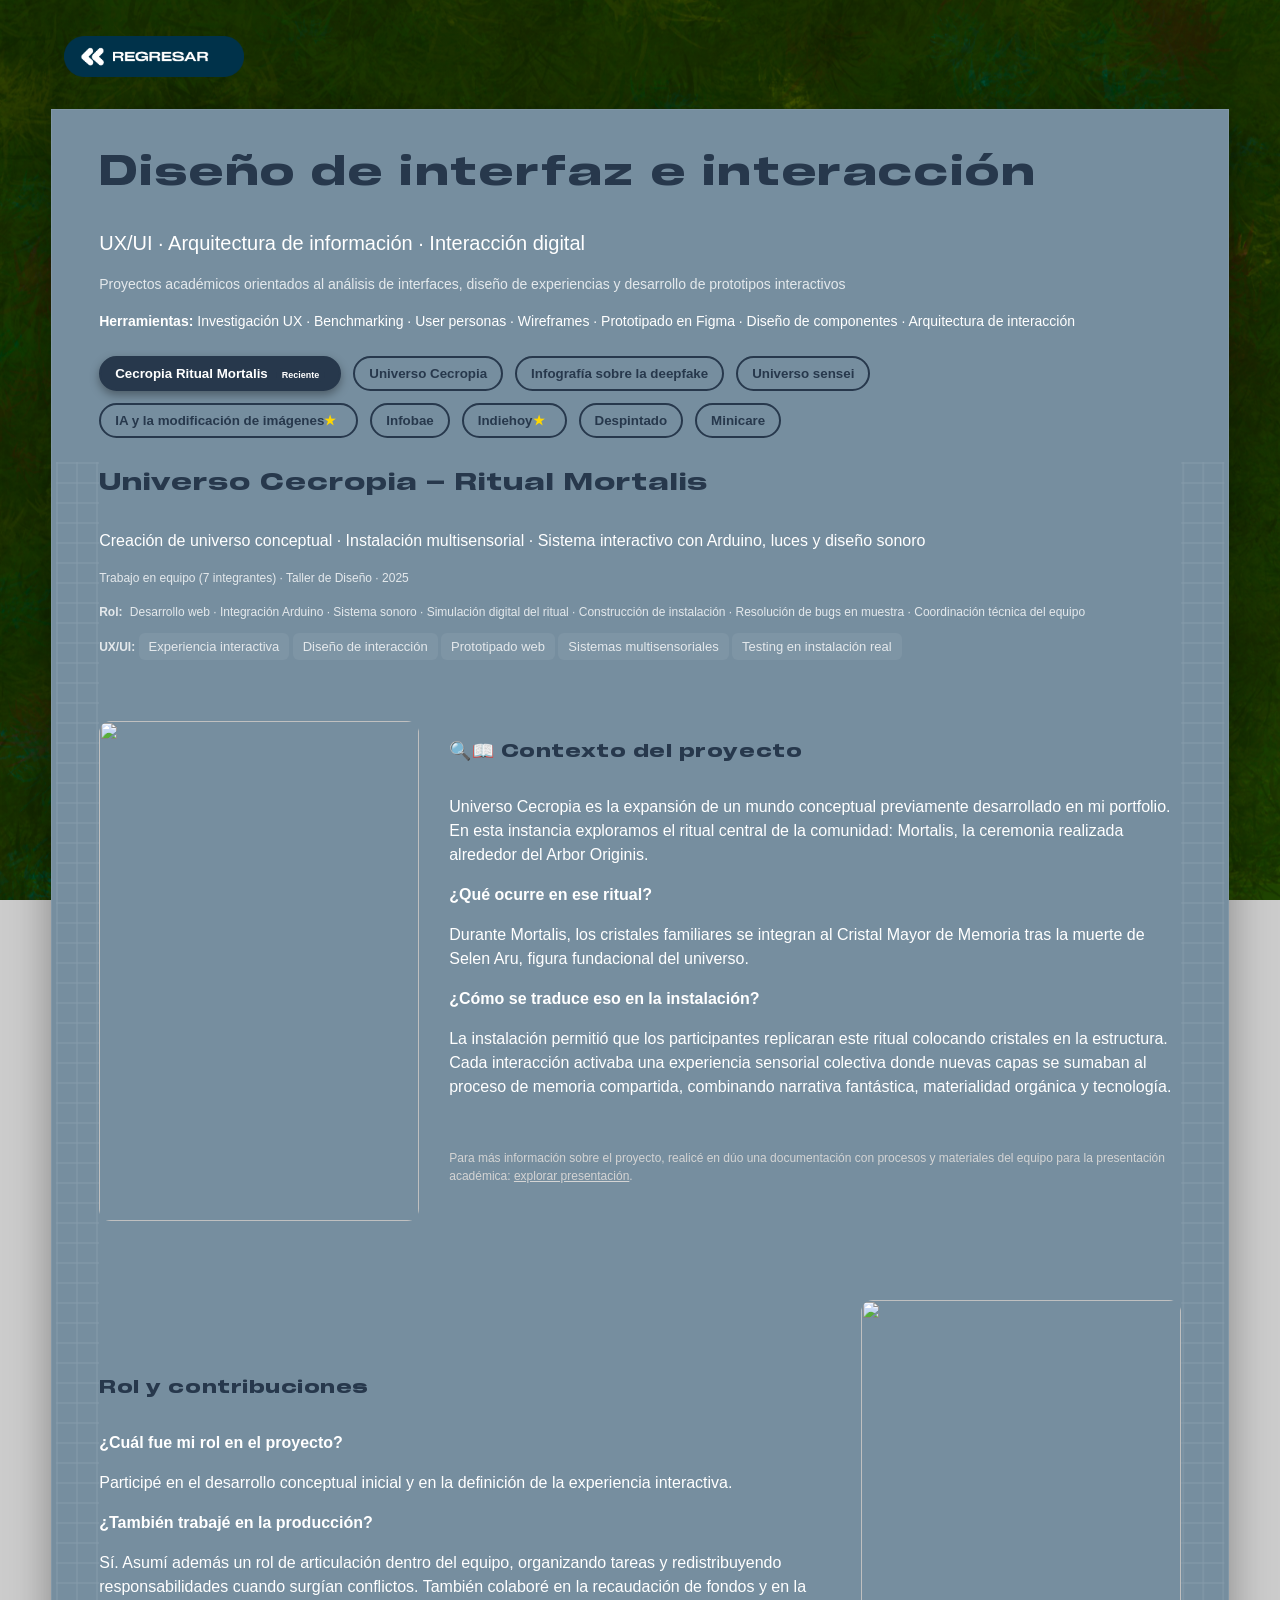
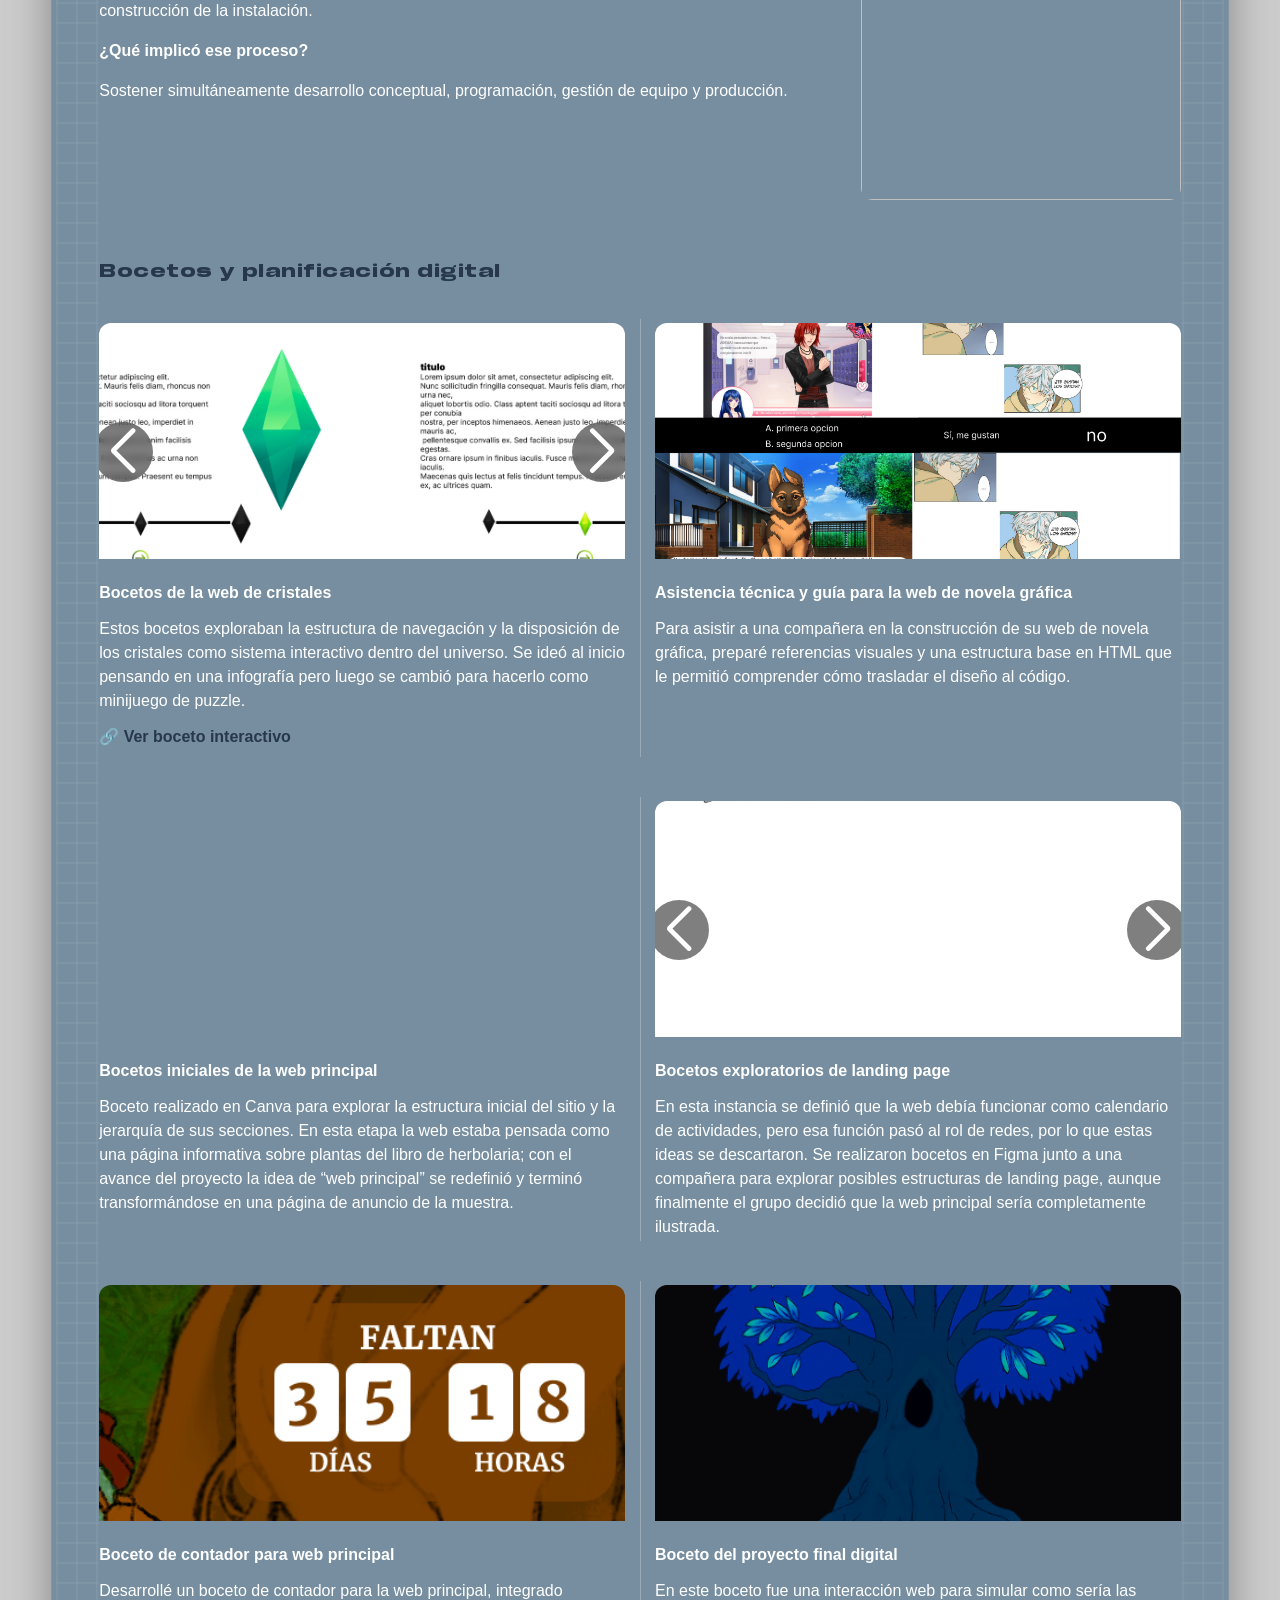
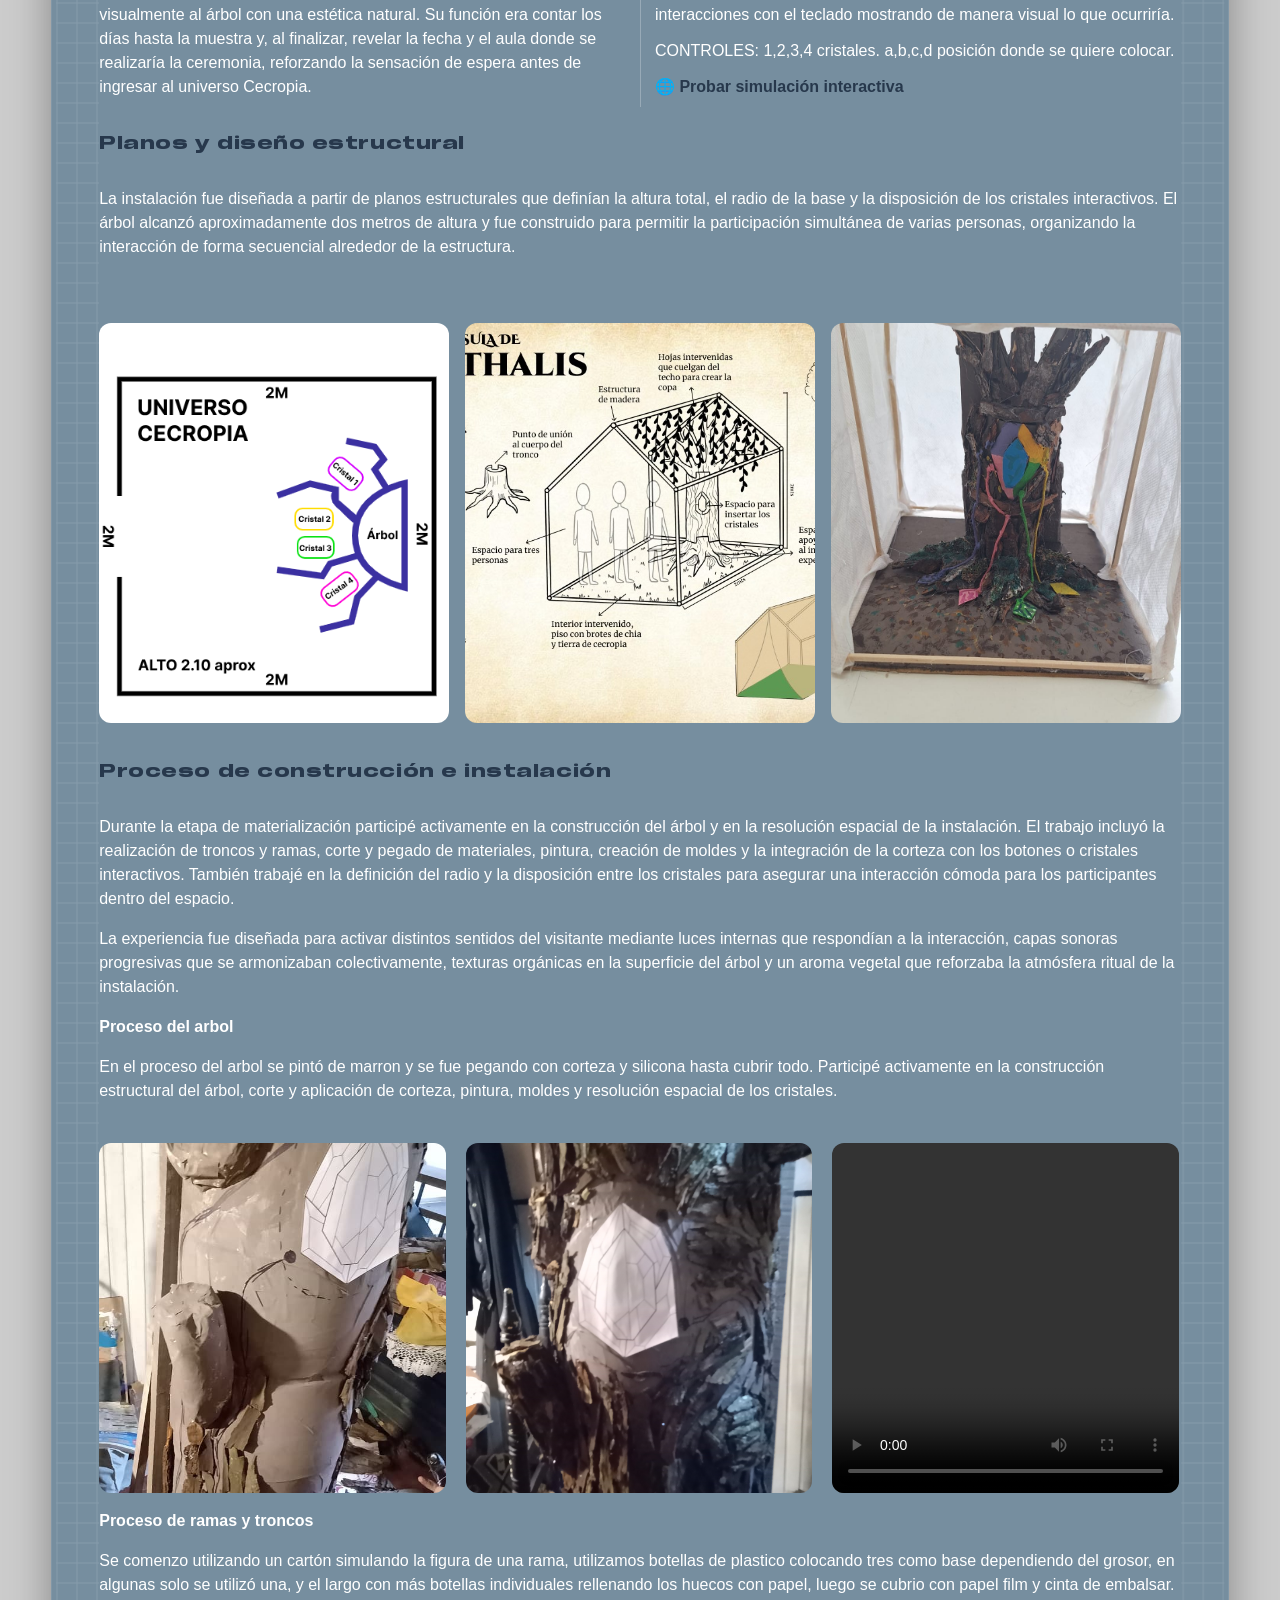
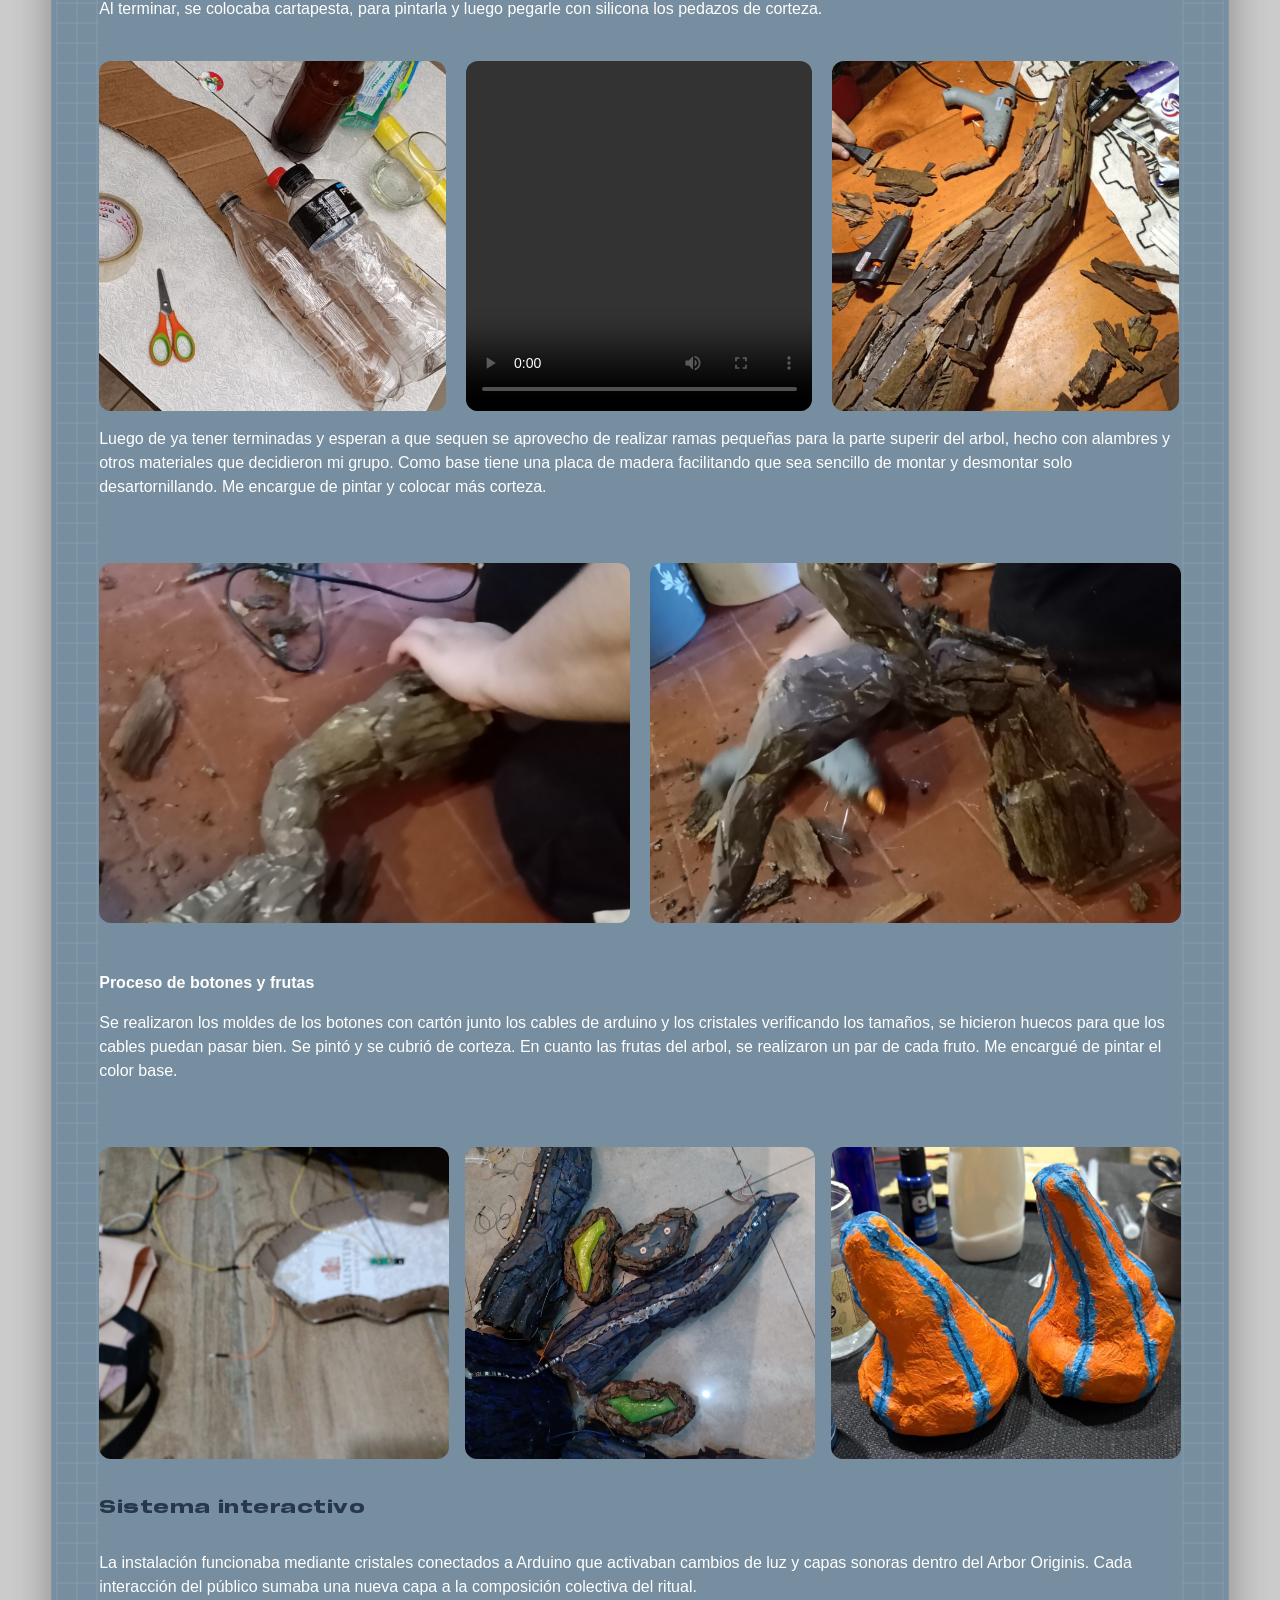
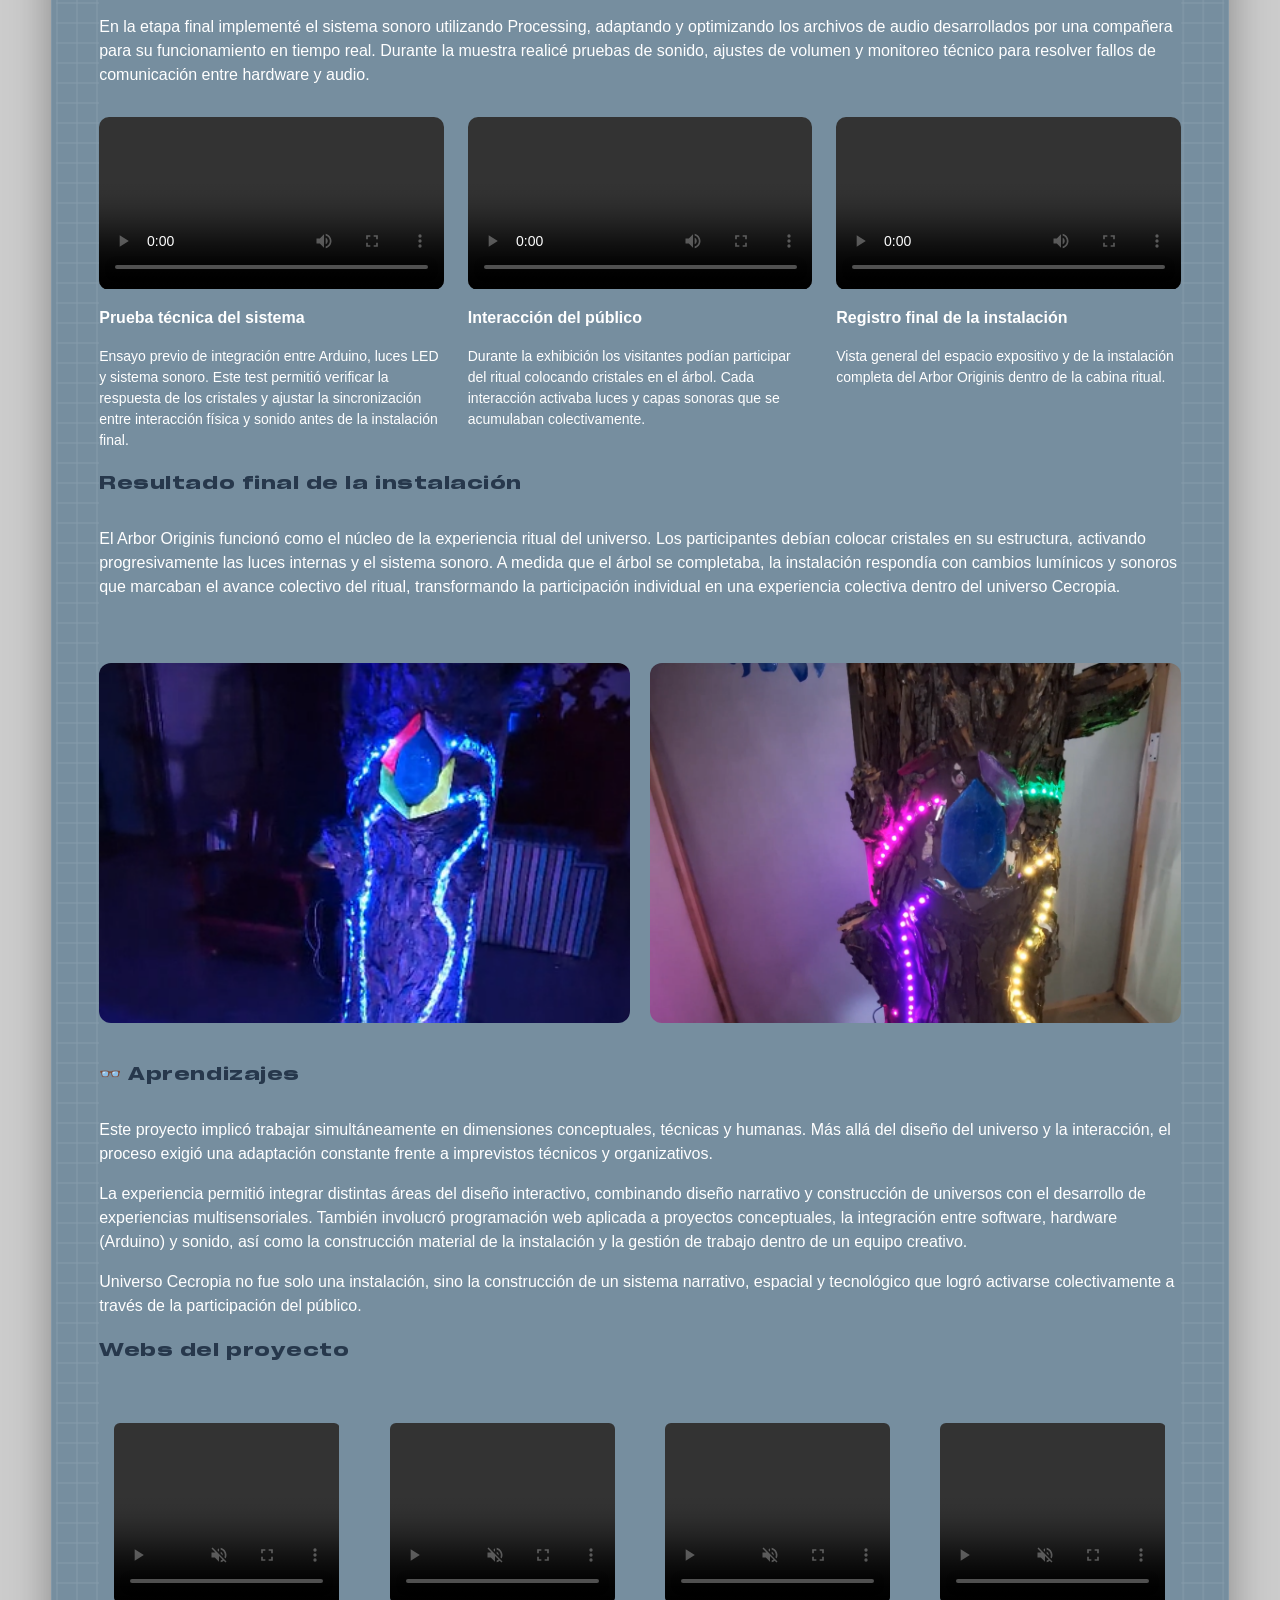
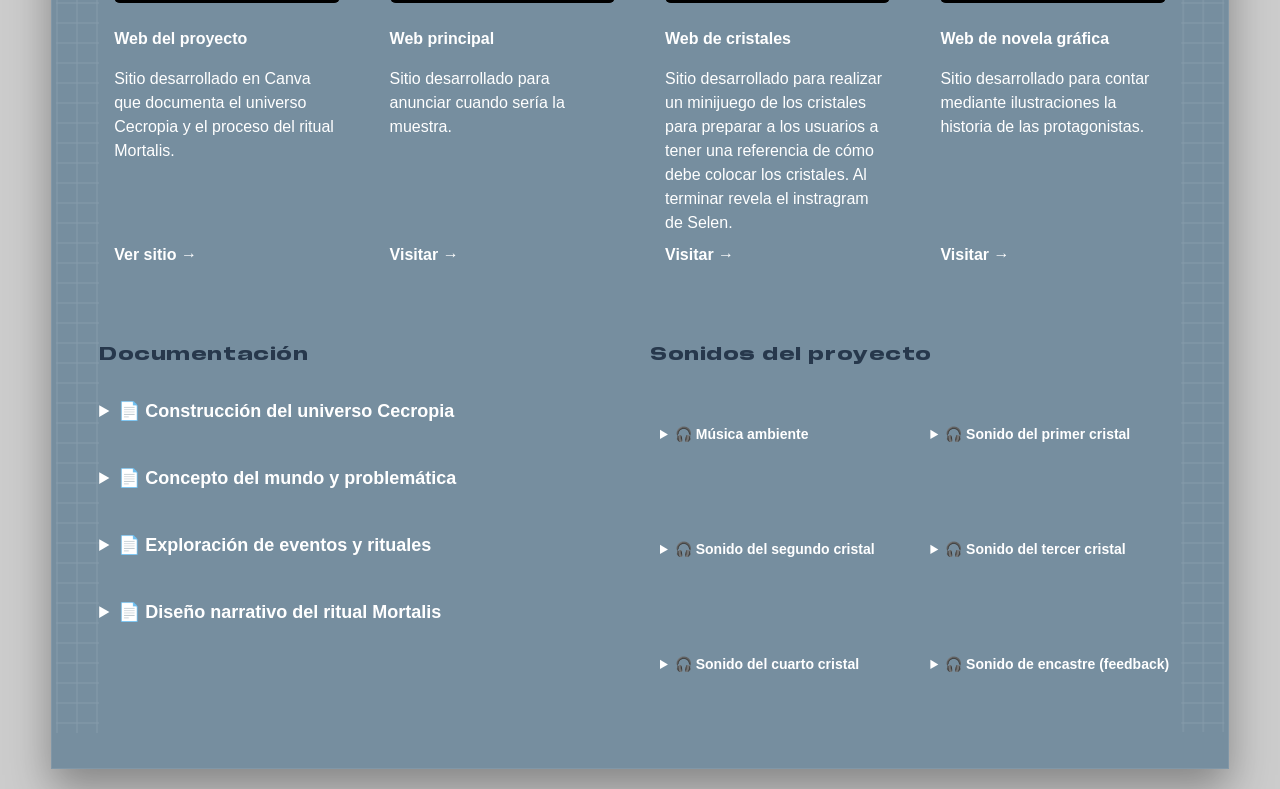
==== commit 33e25076: "index.html" ====
--- a/index.html
+++ b/index.html
@@ -248,7 +248,7 @@
               <!-- CARD 3 -->
               <div class="card-boceto">
                 <div class="media-container">
-                  <iframe src="/docs/projects/mortalis/bocetowebprincipal.pdf" class="media-boceto">
+                  <iframe src="docs/projects/mortalis/bocetowebprincipal.pdf" class="media-boceto">
                   </iframe>
                 </div>
                 <p><b>Bocetos iniciales de la web principal</b></p>
@@ -490,7 +490,7 @@
             <div style="display:flex; gap:24px; margin-top:30px; flex-wrap:wrap;">
               <div style="flex:1; min-width:260px;">
                 <video controls style="width:100%; max-height:250px; border-radius:10px; object-fit:cover;">
-                  <source src="/videos/mortalis/pruebatecnica.mp4" type="video/mp4">
+                  <source src="videos/mortalis/pruebatecnica.mp4" type="video/mp4">
                 </video>
 
                 <p style="margin-top:10px;"><b>Prueba técnica del sistema</b></p>
@@ -1160,7 +1160,7 @@
             <h3>👓 Reflexión y aprendizaje</h3>
             <div class="media-row">
               <div class="media-item">
-                <img src="/img/cecropia/muestra03.jpg" style="height:250px; object-fit:cover;">
+                <img src="img/cecropia/muestra03.jpg" style="height:250px; object-fit:cover;">
               </div>
 
               <div class="media-item">
@@ -1172,7 +1172,7 @@
               </div>
 
               <div class="media-item">
-                <img src="/img/cecropia/muestra00.jpg" style="height:250px; object-fit:cover;">
+                <img src="img/cecropia/muestra00.jpg" style="height:250px; object-fit:cover;">
               </div>
 
               <div class="media-item">
@@ -1188,7 +1188,7 @@
             <div class="media-row">
 
               <div class="media-item">
-                <img src="/img/cecropia/muestra01.JPG" style="height:250px; object-fit:cover;">
+                <img src="img/cecropia/muestra01.JPG" style="height:250px; object-fit:cover;">
               </div>
 
               <div class="media-item">
@@ -1201,7 +1201,7 @@
               </div>
 
               <div class="media-item">
-                <img src="/img/cecropia/muestra02.jpg" style="height:250px; object-fit:cover;">
+                <img src="img/cecropia/muestra02.jpg" style="height:250px; object-fit:cover;">
               </div>
 
               <div class="media-item">
--- a/css/interfaz-interaccion.css
+++ b/css/interfaz-interaccion.css
@@ -21,7 +21,7 @@
       rgba(0,0,0,0.20),
       rgba(0,0,0,0.20)
     ),
-    url("/img/fondo/morthalis.png") center / cover no-repeat fixed;
+    url("../img/fondo/morthalis.png") center / cover no-repeat fixed;
 
   color: #fff;
 }
@@ -32,7 +32,7 @@
       rgba(0,0,0,0.20),
       rgba(0,0,0,0.20)
     ),
-    url("/img/fondo/morthalis.png") center / cover no-repeat fixed;
+    url("../img/fondo/morthalis.png") center / cover no-repeat fixed;
 
   color: #fff;
 }
@@ -44,7 +44,7 @@
       rgba(0,0,0,0.80),
       rgba(0,0,0,0.80)
     ),
-    url("/img/fondo/deepfake.png") center no-repeat fixed;
+    url("../img/fondo/deepfake.png") center no-repeat fixed;
 
   color: #fff;
 }
@@ -56,7 +56,7 @@
       rgba(0,0,0,0.60),
       rgba(0,0,0,0.60)
     ),
-    url("/img/fondo/sensei.jpeg") center / cover no-repeat fixed;
+    url("../img/fondo/sensei.jpeg") center / cover no-repeat fixed;
 
   color: #fff;
 }
@@ -65,9 +65,9 @@
 /* IA */
 body.bg-tp4 {background:
   linear-gradient(rgba(0,0,0,.7), rgba(0,0,0,.7)),
-  url("/img/fondo/00.png") top center / contain no-repeat,
-  url("/img/fondo/01.png") center 40vh / contain no-repeat,
-  url("/img/fondo/02.png") repeat;
+  url("../img/fondo/00.png") top center / contain no-repeat,
+  url("../img/fondo/01.png") center 40vh / contain no-repeat,
+  url("../img/fondo/02.png") repeat;
 }
 
 /* infobae */
@@ -77,7 +77,7 @@
       rgba(0, 0, 0, 0.60),
       rgba(0, 0, 0, 0.60)
     ),
-    url("/img/fondo/infobae.png");
+    url("../img/fondo/infobae.png");
 
   background-repeat: repeat;
   background-size: 80% auto; /* 👈 tamaño del patrón */
@@ -93,7 +93,7 @@
       rgba(0,0,0,0.40),
       rgba(0,0,0,0.20)
     ),
-    url("/img/fondo/indiehoy.png") center / cover no-repeat fixed;
+    url("../img/fondo/indiehoy.png") center / cover no-repeat fixed;
 
   color: #fff;
 }
@@ -104,7 +104,7 @@
       rgba(0,0,0,0.70),
       rgba(0,0,0,0.70)
     ),
-    url("/img/fondo/despintado.jpg") center / cover no-repeat fixed;
+    url("../img/fondo/despintado.jpg") center / cover no-repeat fixed;
 
   color: #fff;
 }
@@ -116,7 +116,7 @@
       rgba(0, 0, 0, 0.70),
       rgba(0, 0, 0, 0.70)
     ),
-    url("/img/fondo/minicare.png") center;
+    url("../img/fondo/minicare.png") center;
 
   color: #fff;
 }
@@ -829,13 +829,13 @@
       linear-gradient(rgba(0,0,0,.7), rgba(0,0,0,.7)),
 
 
-    url("/img/fondo/00.png") top center / auto 4% no-repeat,
-
-
-    url("/img/fondo/01.png") center 40vh / auto 4% no-repeat,
-
-
-    url("/img/fondo/02.png") repeat;
+    url("../img/fondo/00.png") top center / auto 4% no-repeat,
+
+
+    url("../img/fondo/01.png") center 40vh / auto 4% no-repeat,
+
+
+    url("../img/fondo/02.png") repeat;
 
   background-color: #000 !important;
 
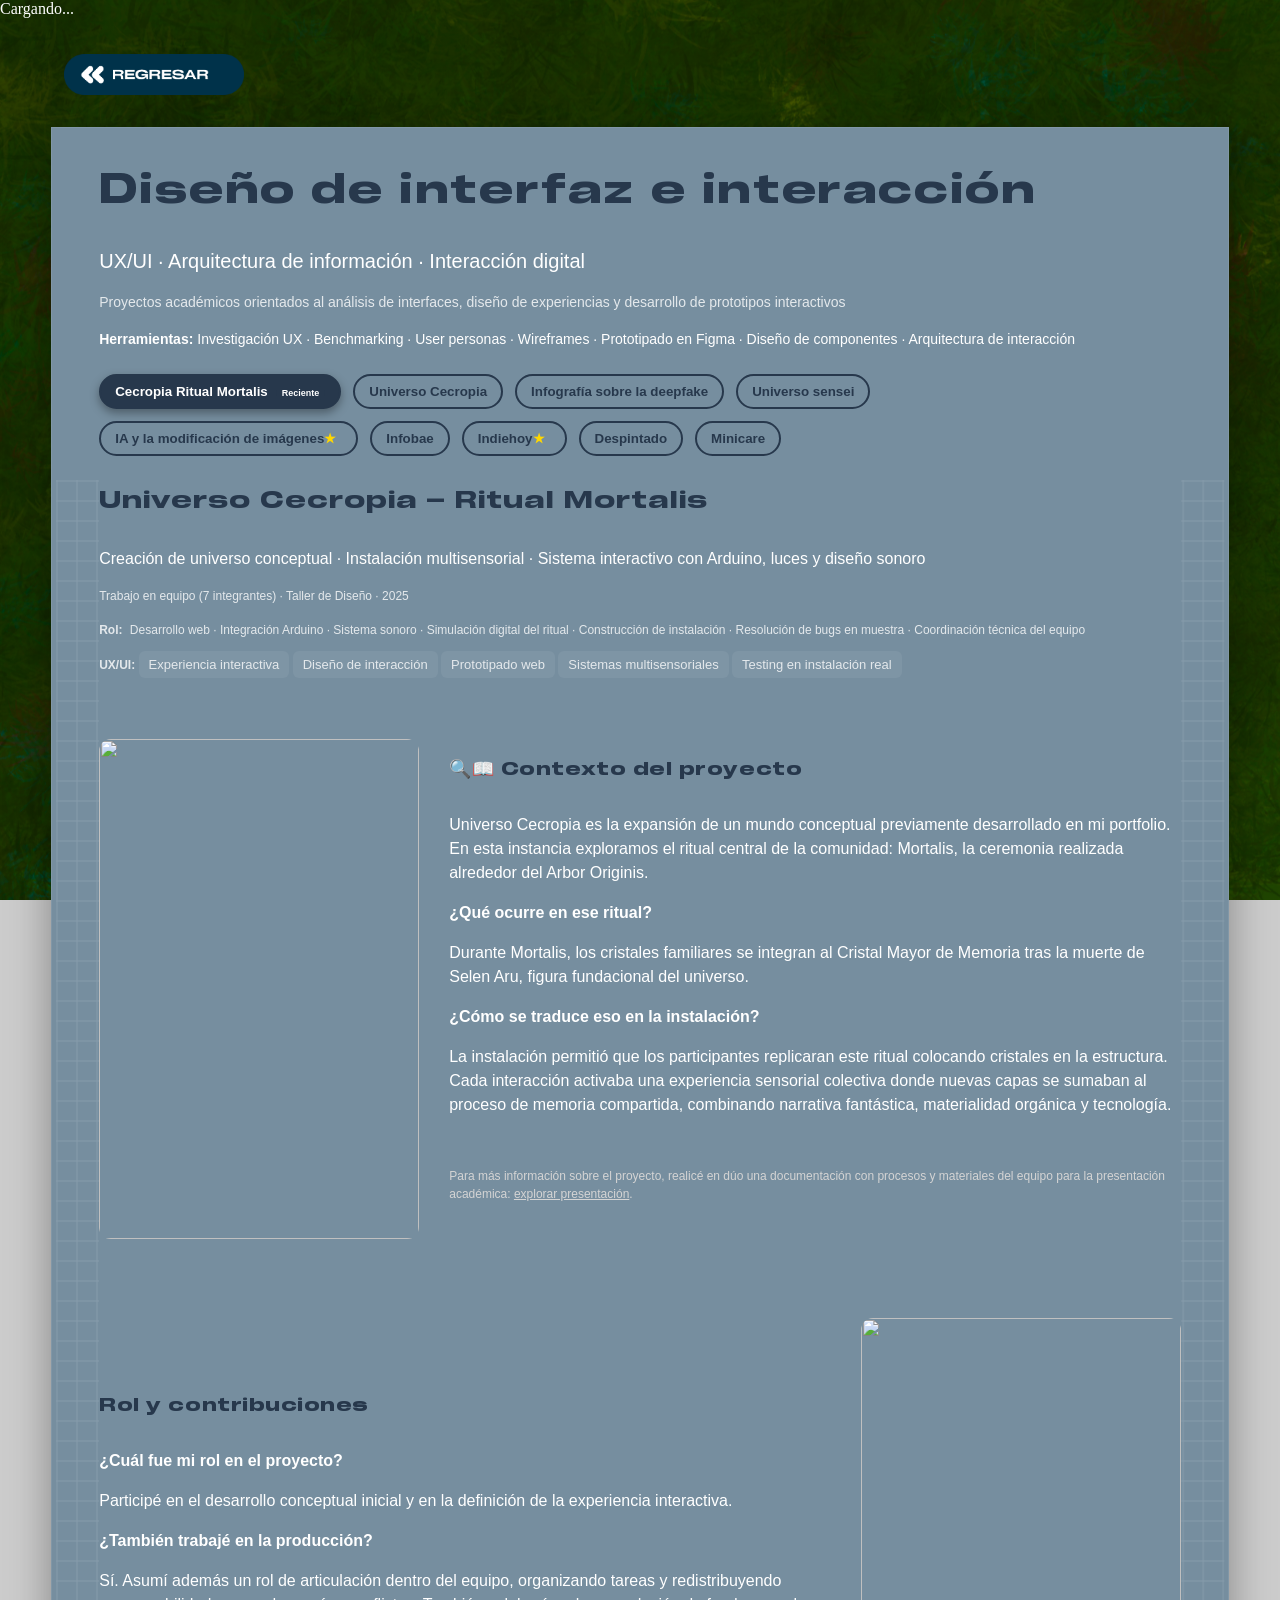
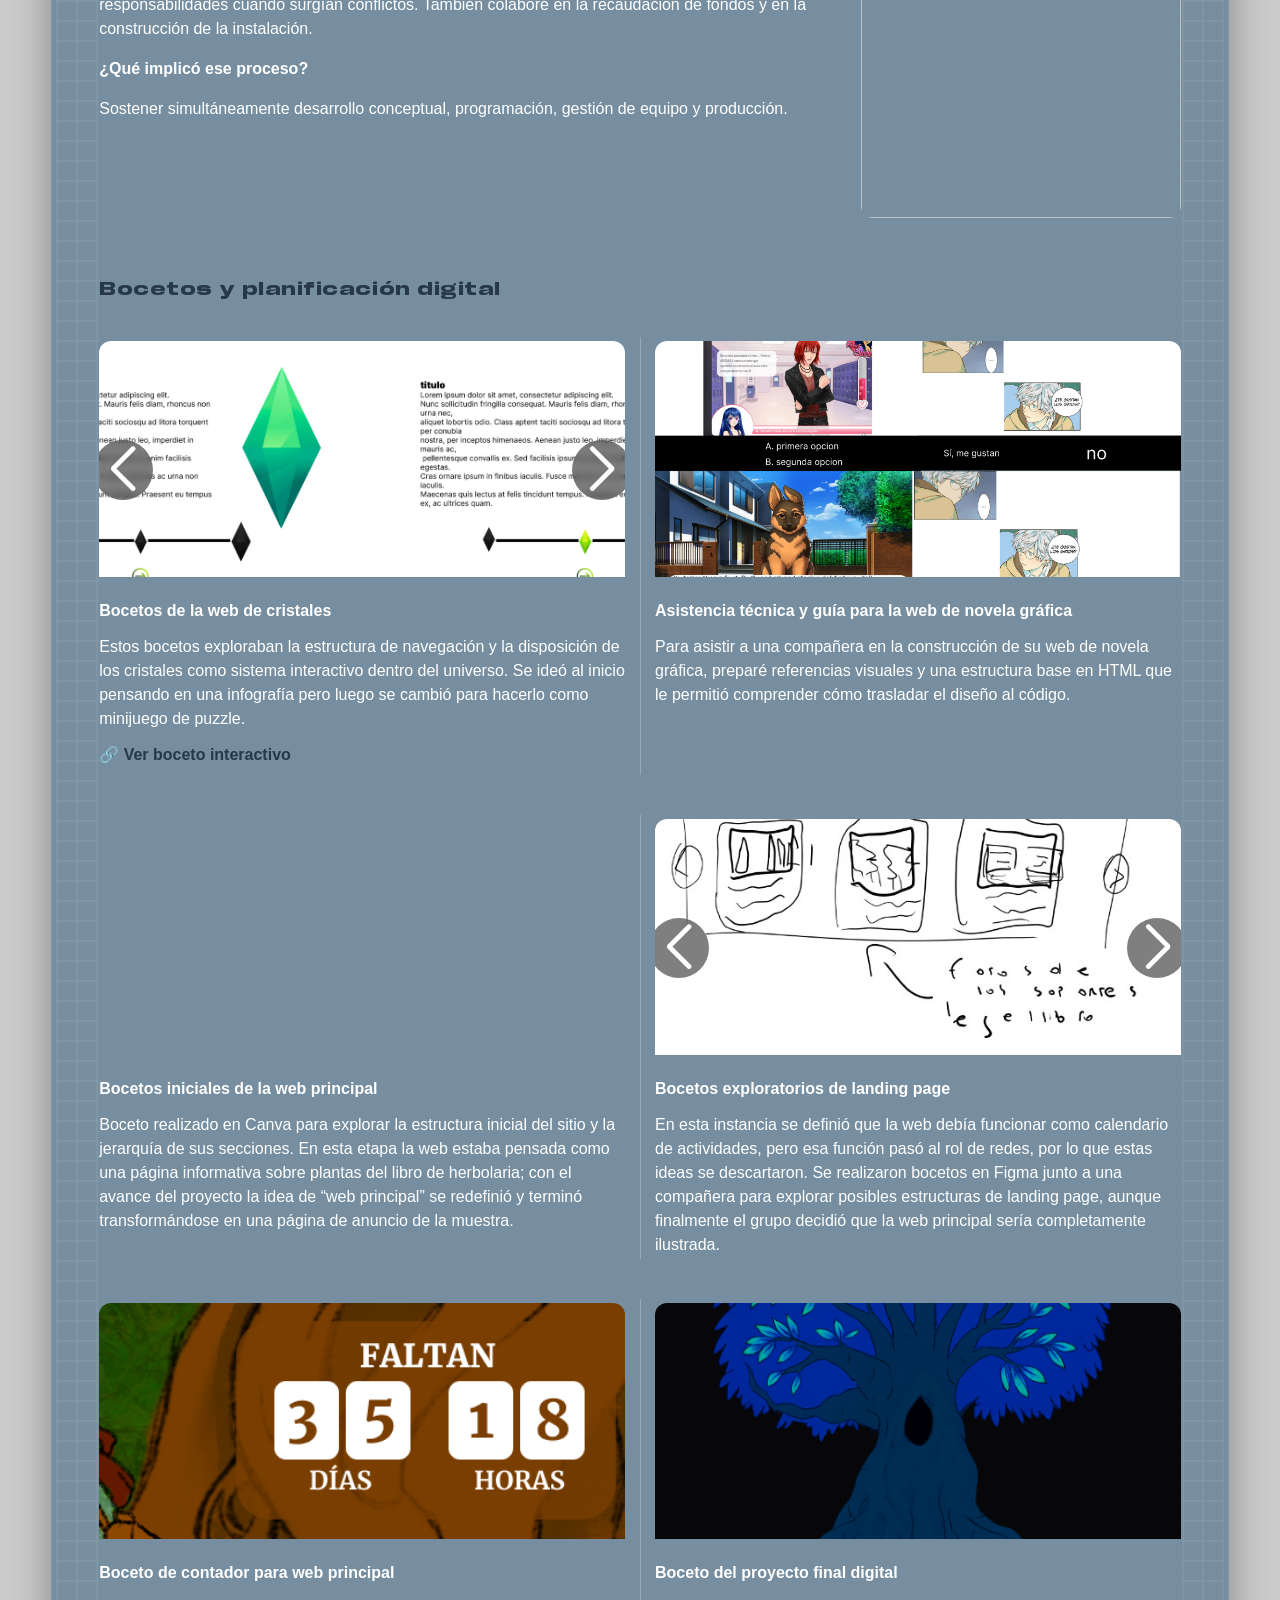
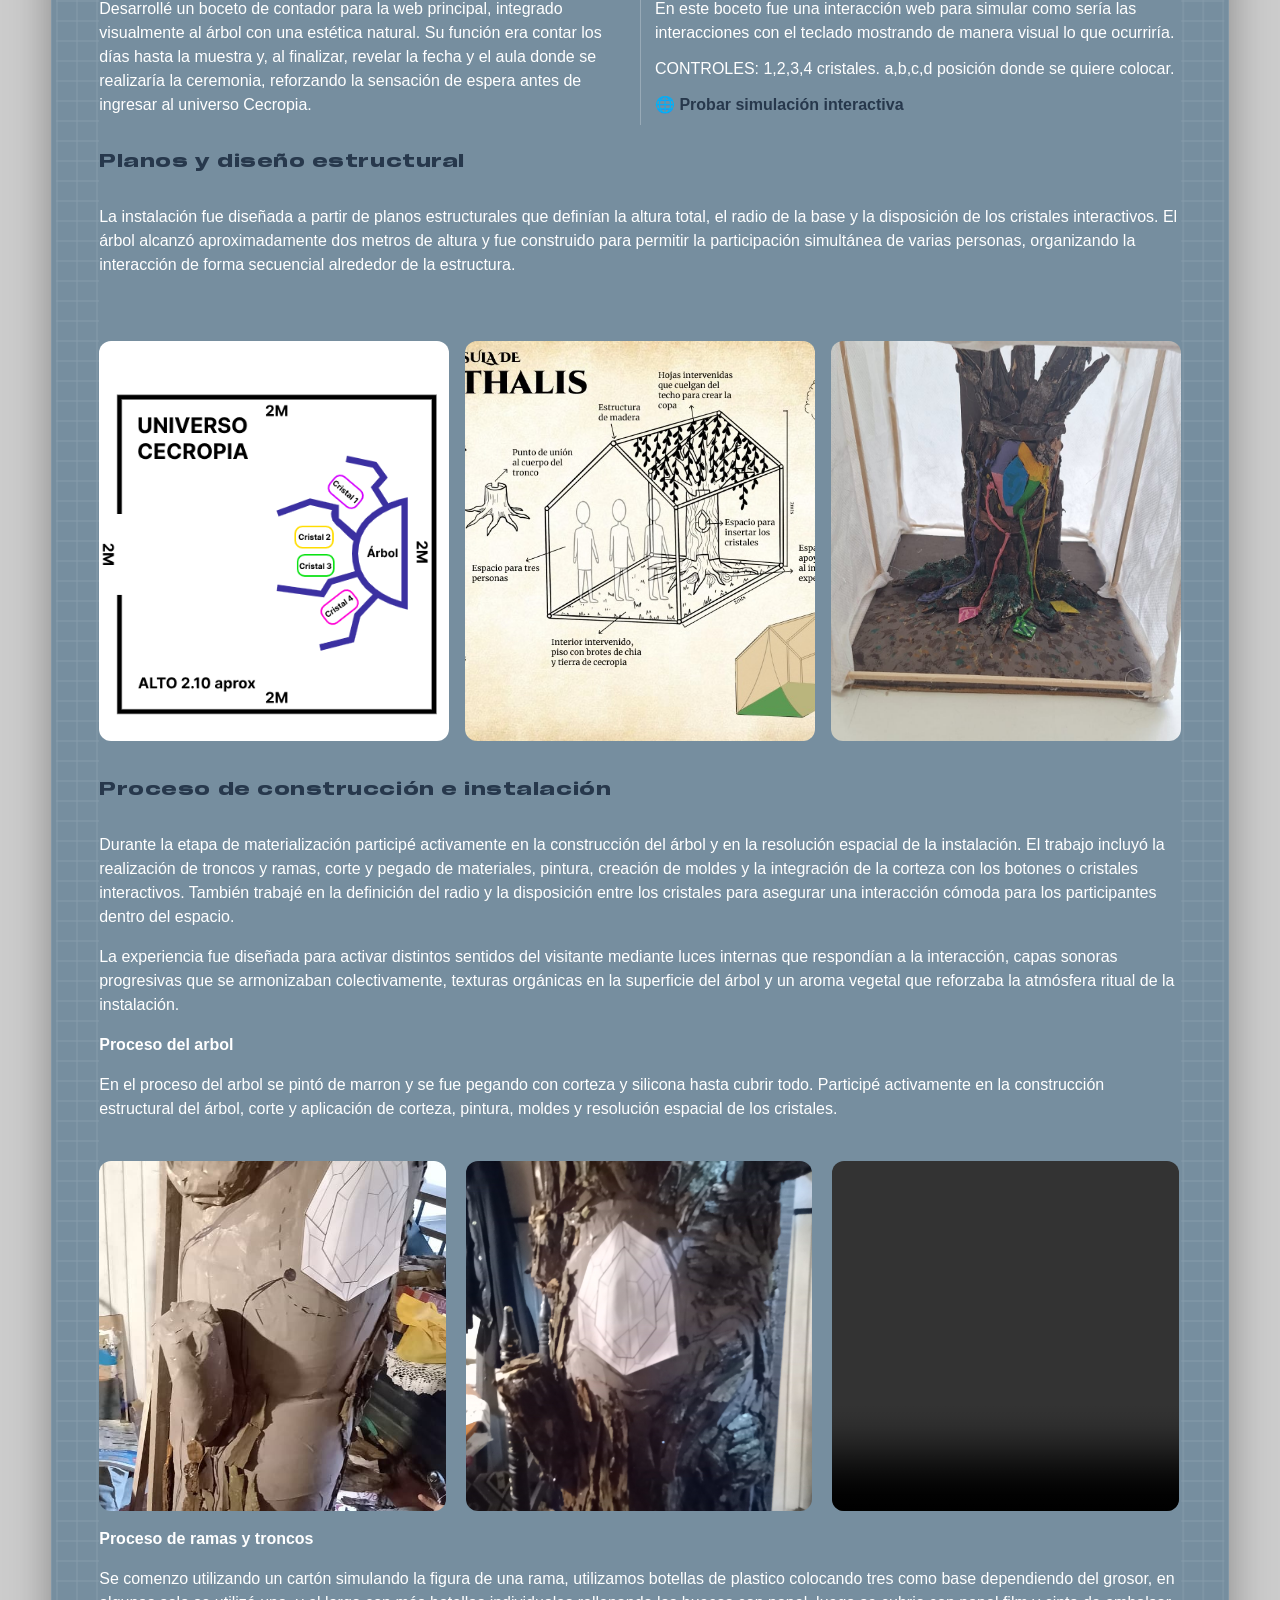
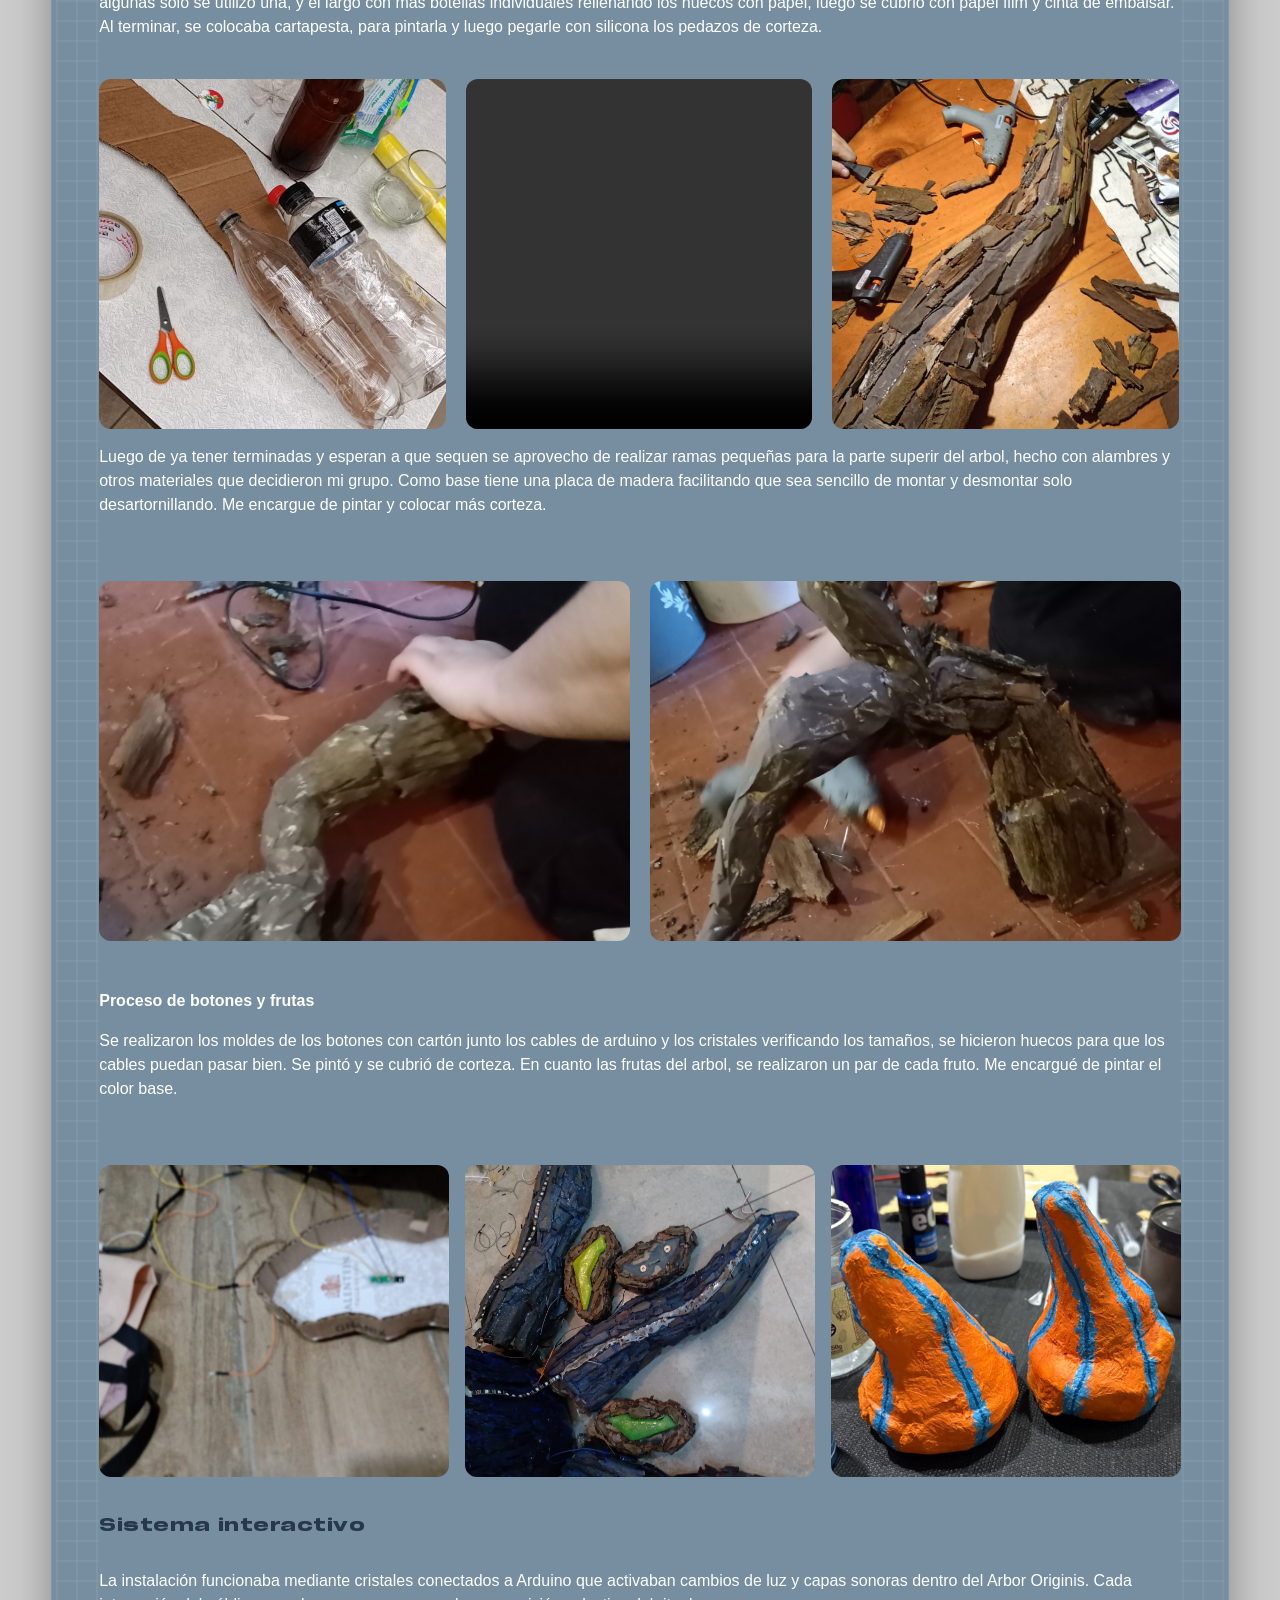
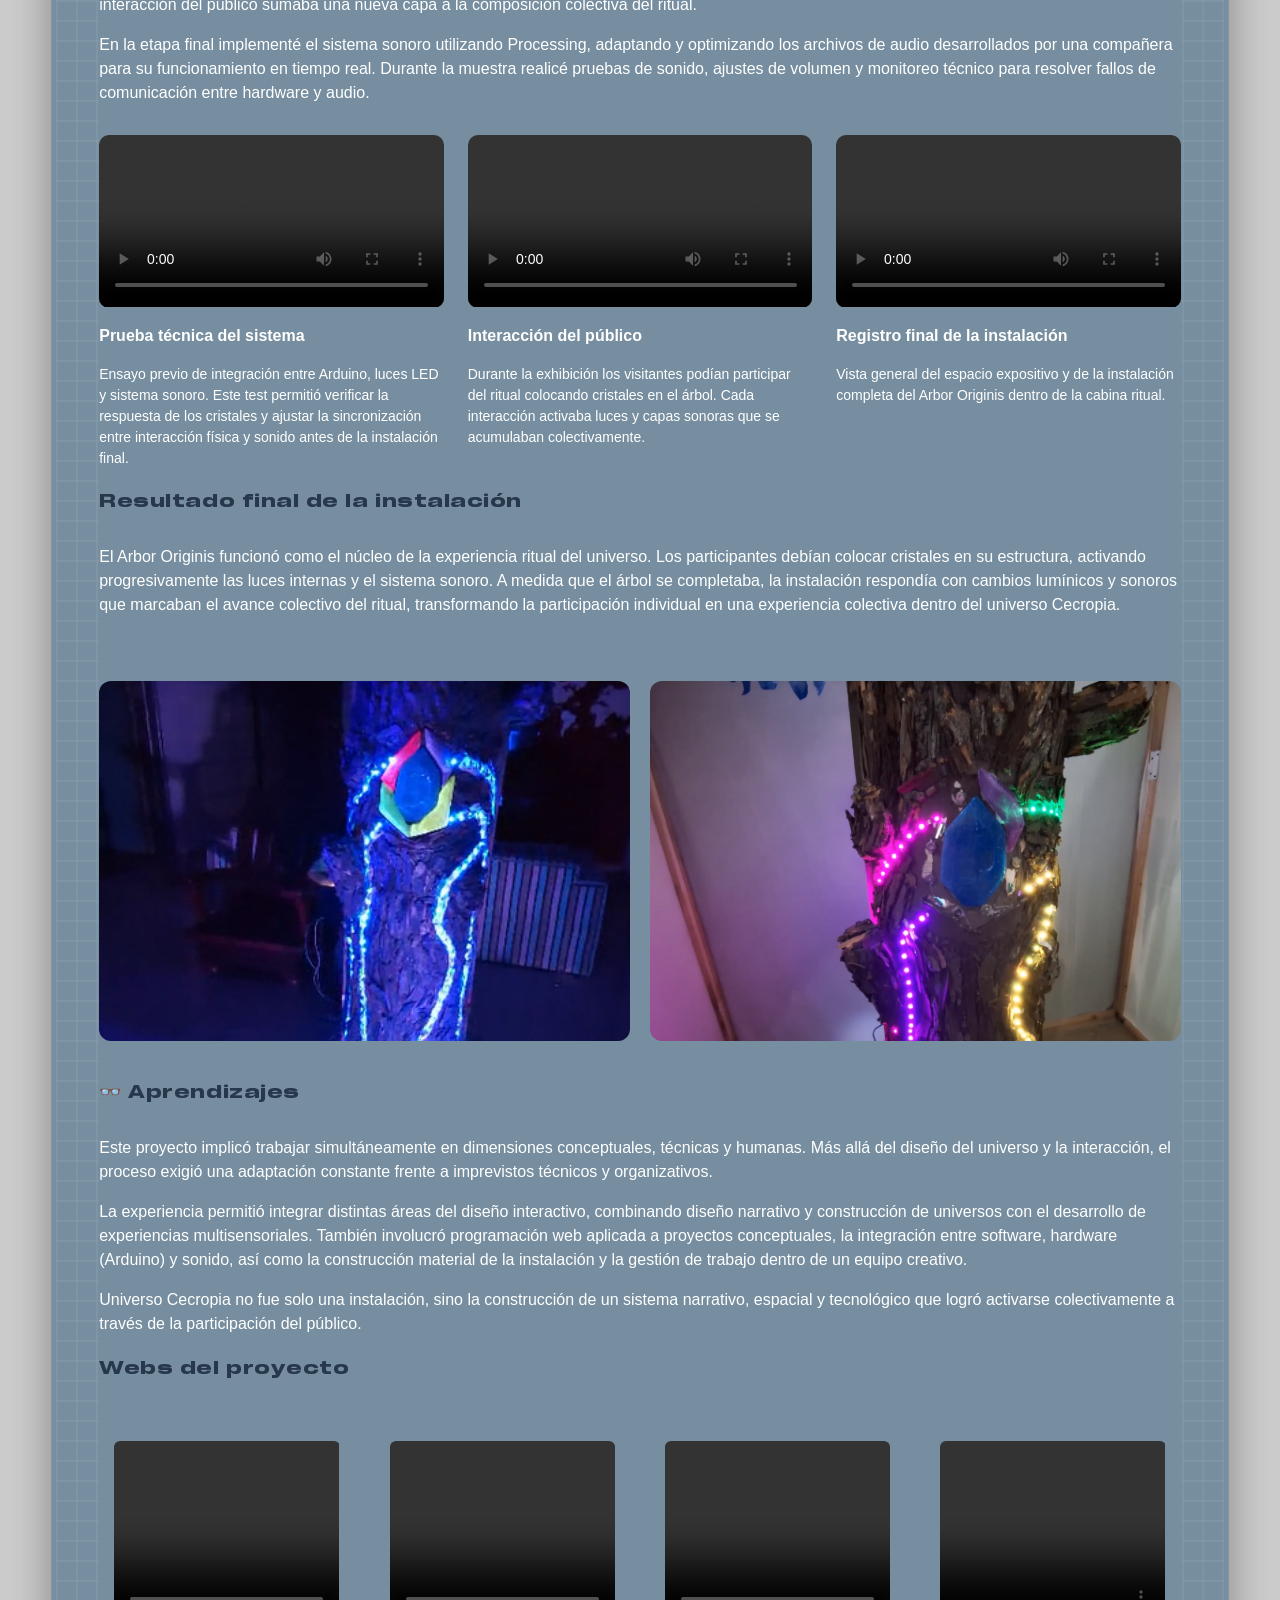
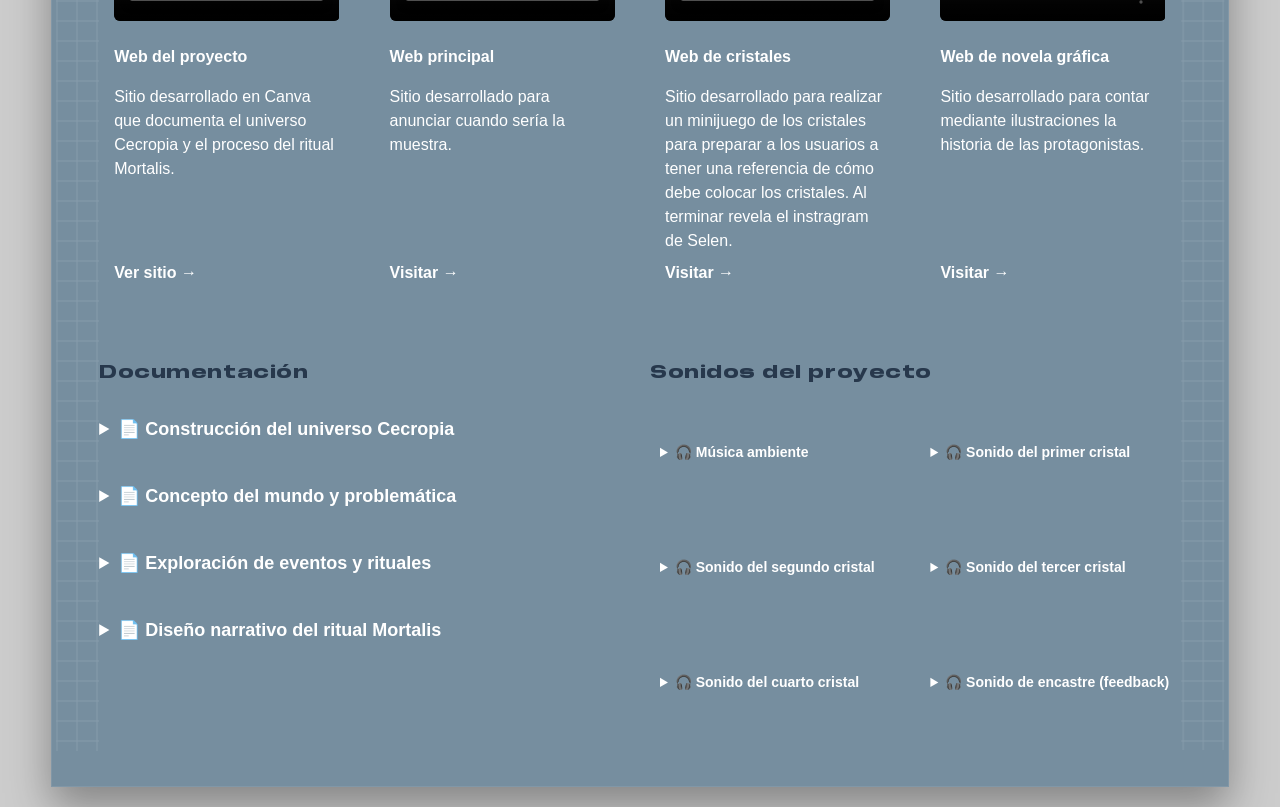
==== commit 55f0bb93: "pantalla cargando index.html" ====
--- a/index.html
+++ b/index.html
@@ -12,7 +12,7 @@
 </head>
 
 <body>
-
+<div id="loader">Cargando...</div>
 
   <a class="back" id="regresar" href="https://ramirojuarezgiacomo.github.io/ux-ui-2026"
     aria-label="Volver al portfolio">
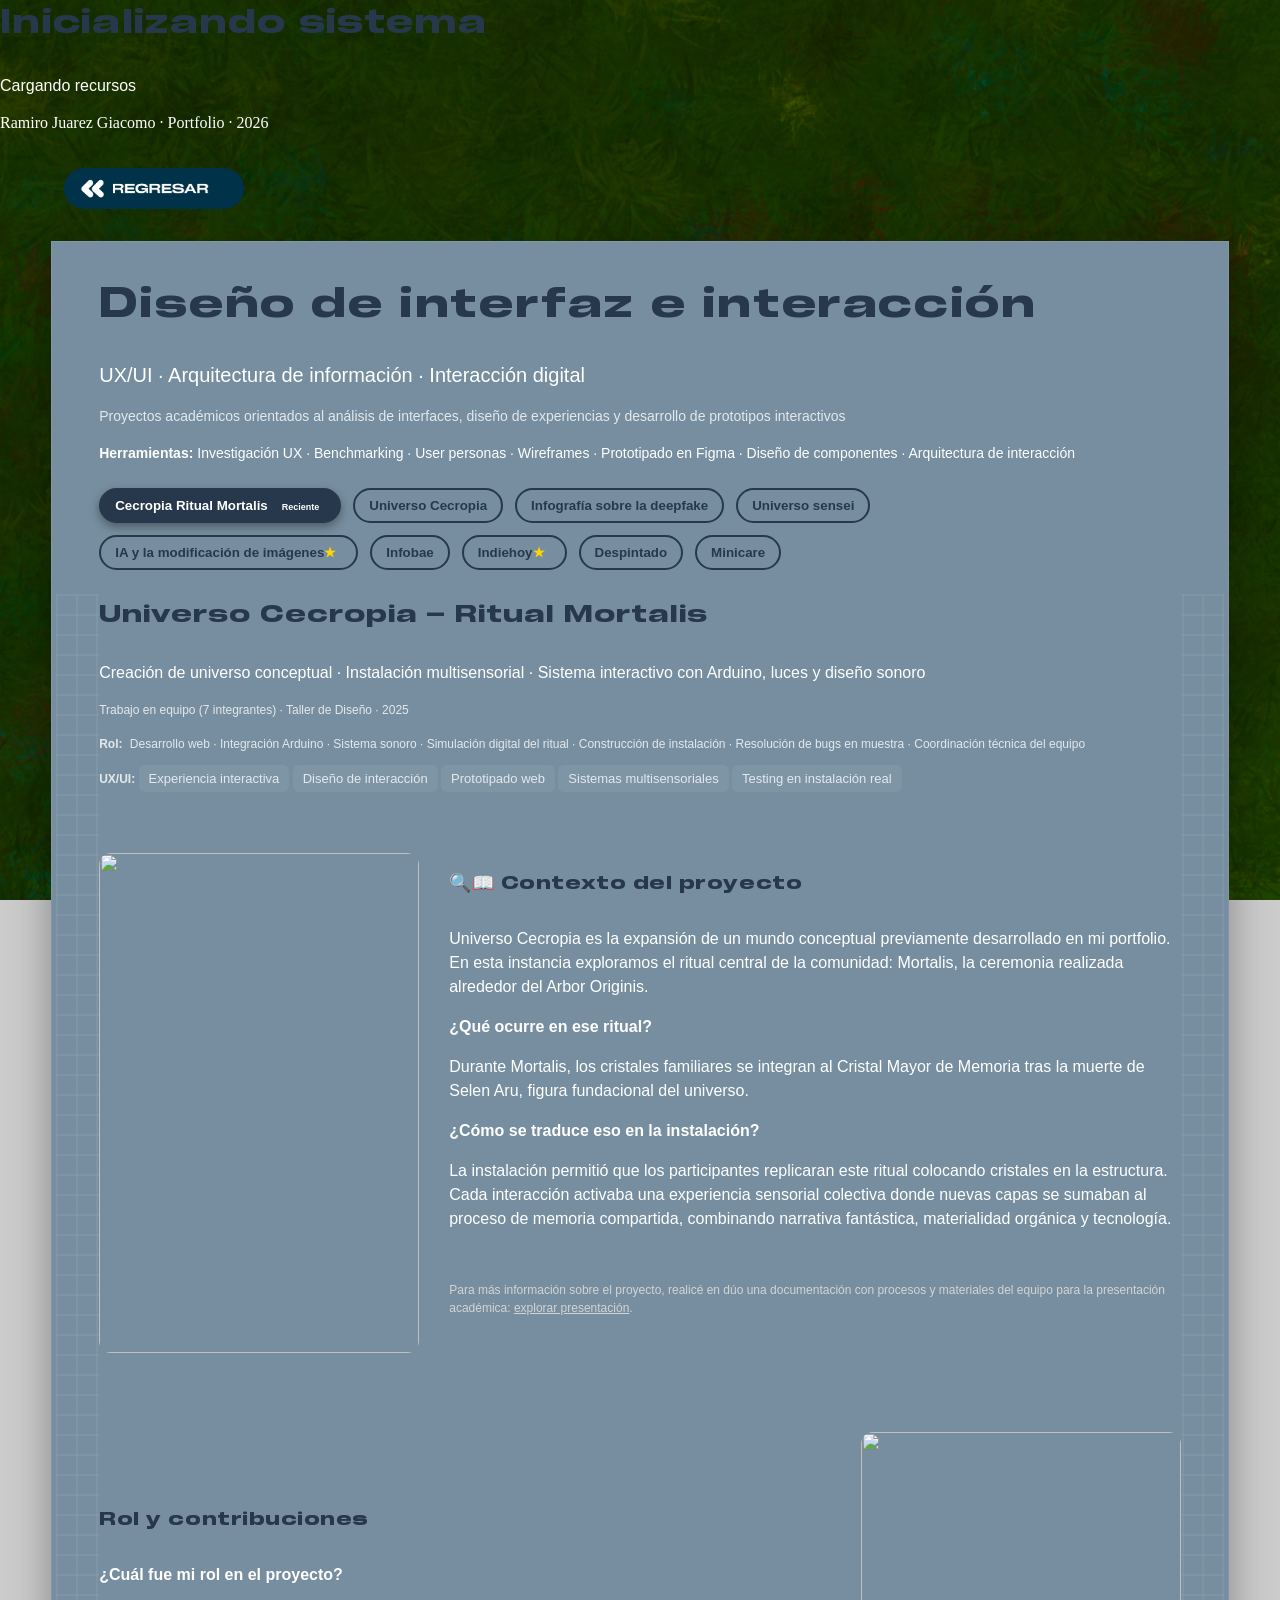
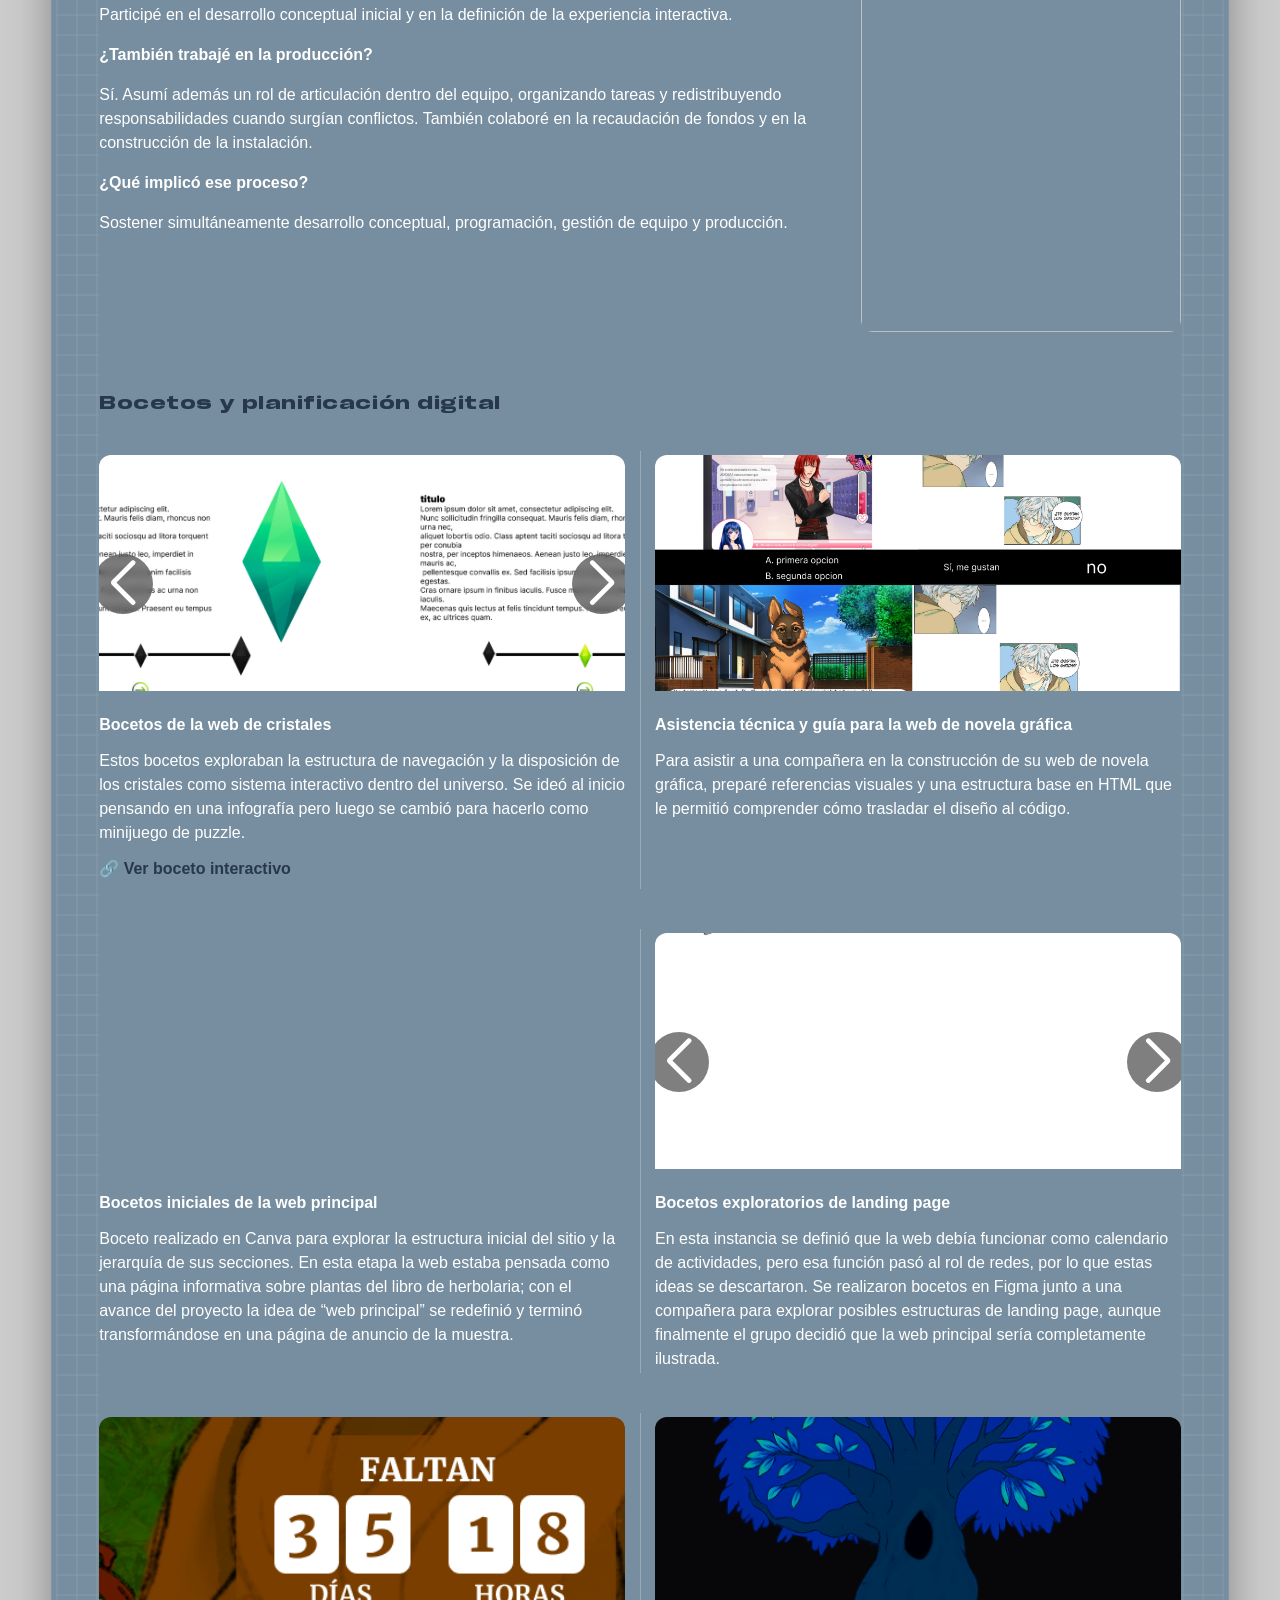
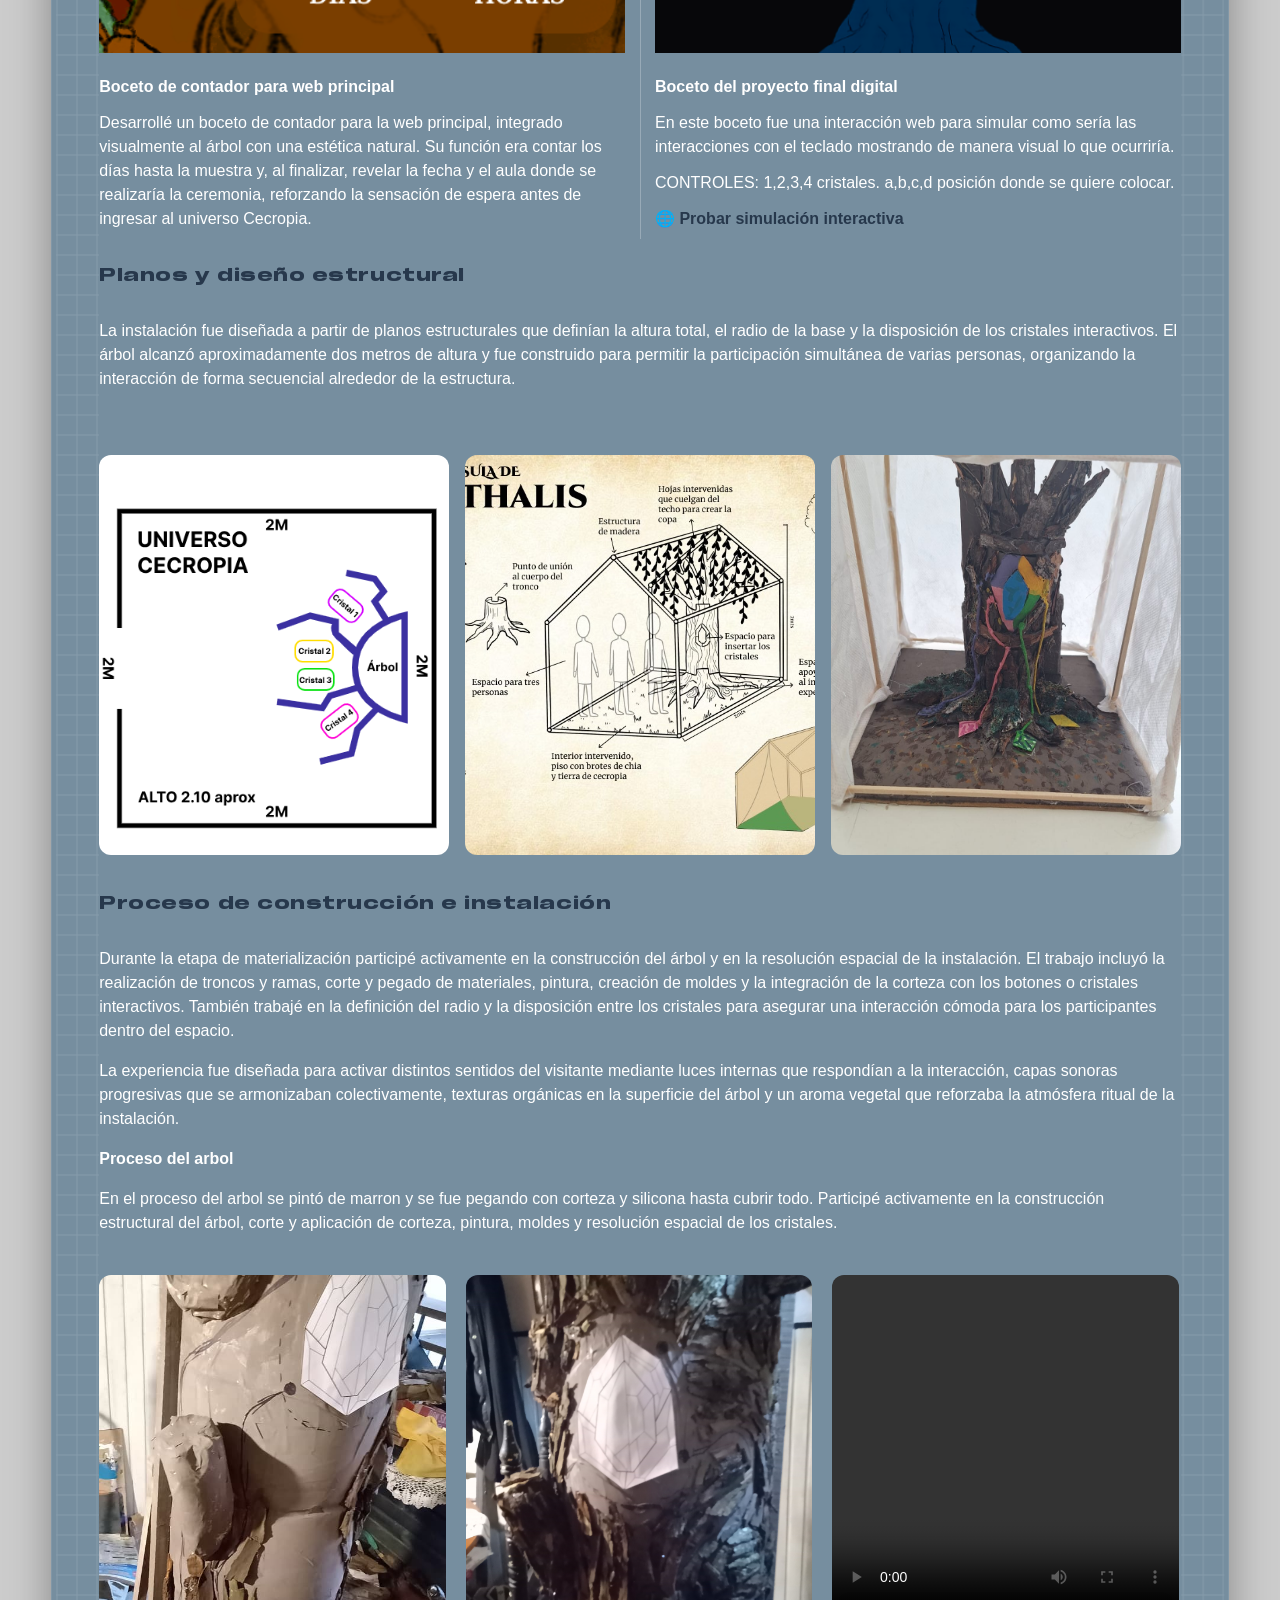
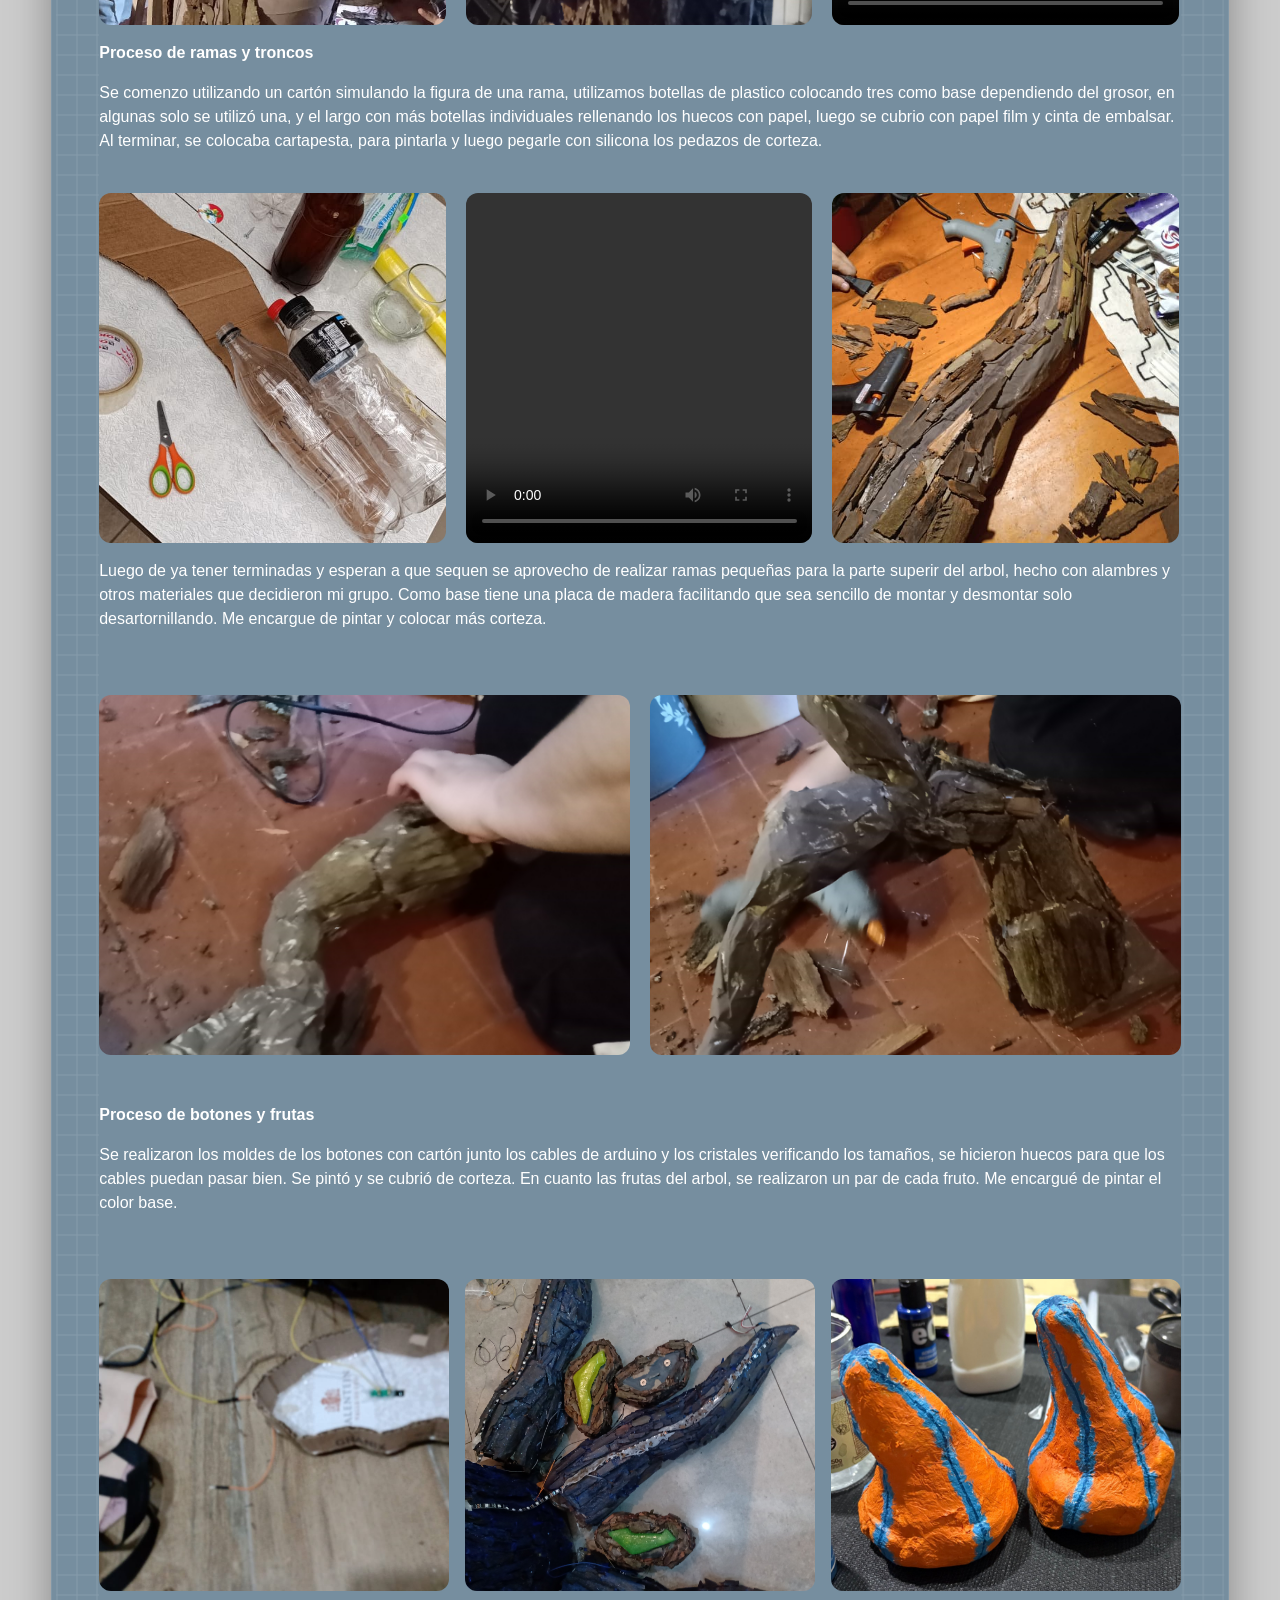
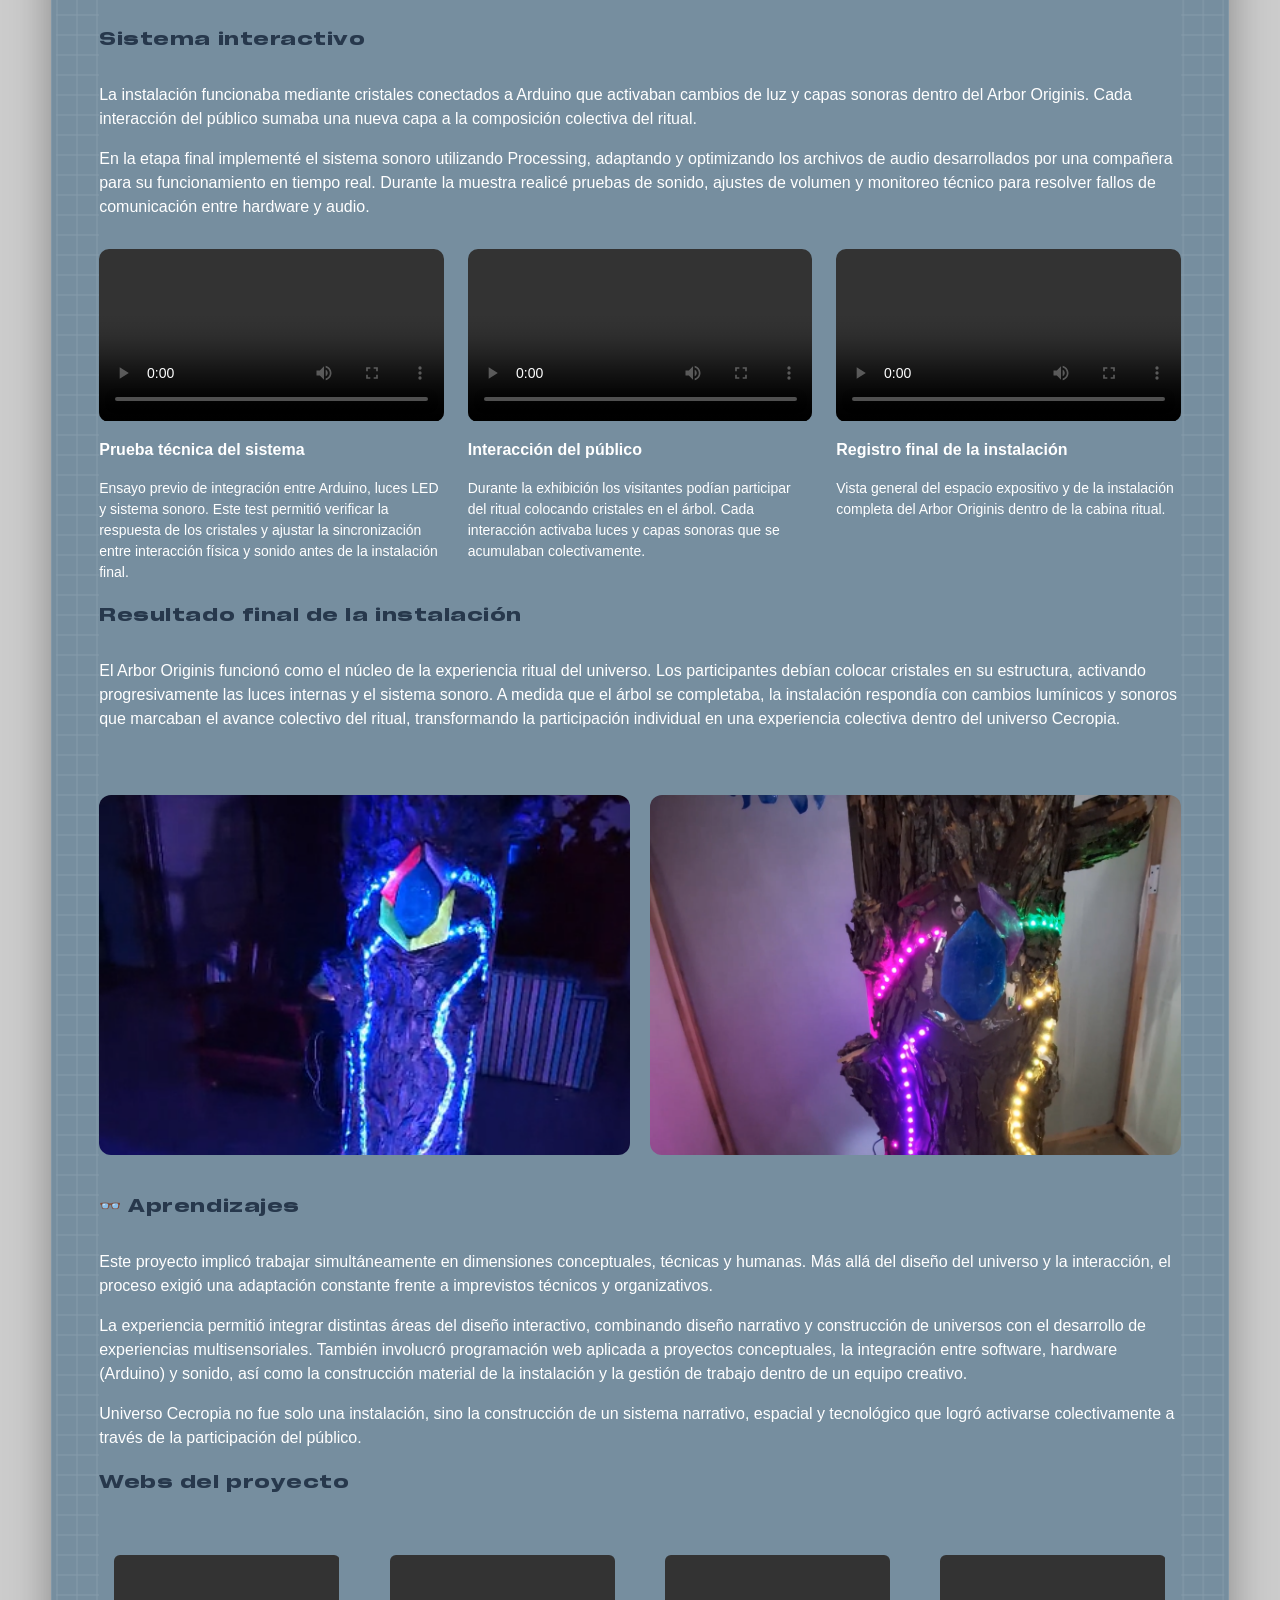
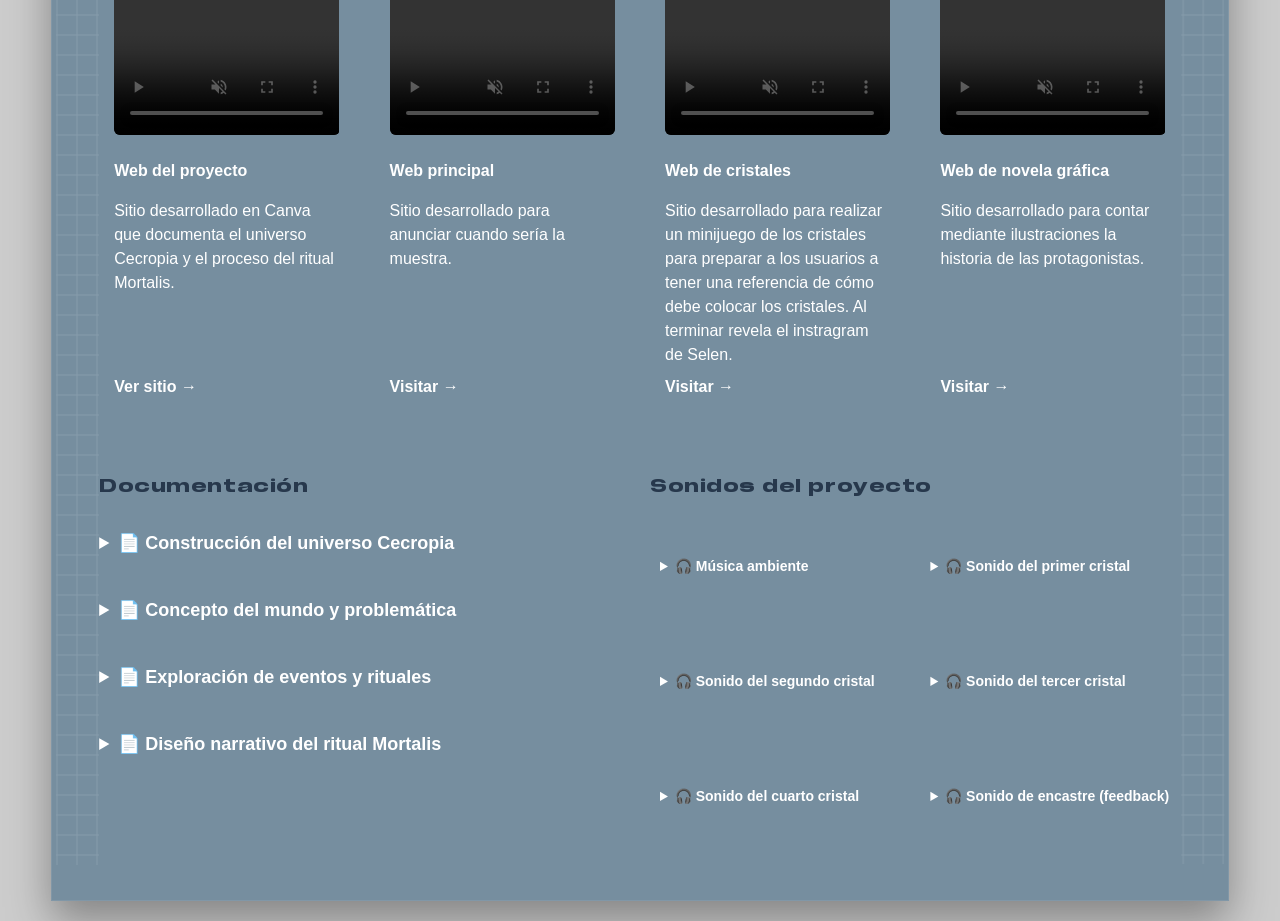
==== commit 3e4f2481: "pantalla de carga index.html" ====
--- a/index.html
+++ b/index.html
@@ -12,7 +12,27 @@
 </head>
 
 <body>
-<div id="loader">Cargando...</div>
+  
+  <!-- PANTALLA DE CARGA -->
+<div id="loader">
+
+  <!-- CENTRO -->
+  <div class="loader-center">
+    <h1>Inicializando sistema</h1>
+    <p id="loading-text">Cargando recursos</p>
+
+    <div class="progress-bar">
+      <div class="progress"></div>
+    </div>
+  </div>
+
+  <!-- FOOTER -->
+  <div class="loader-footer">
+     Ramiro Juarez Giacomo · Portfolio · 2026
+
+  </div>
+
+</div>
 
   <a class="back" id="regresar" href="https://ramirojuarezgiacomo.github.io/ux-ui-2026"
     aria-label="Volver al portfolio">
